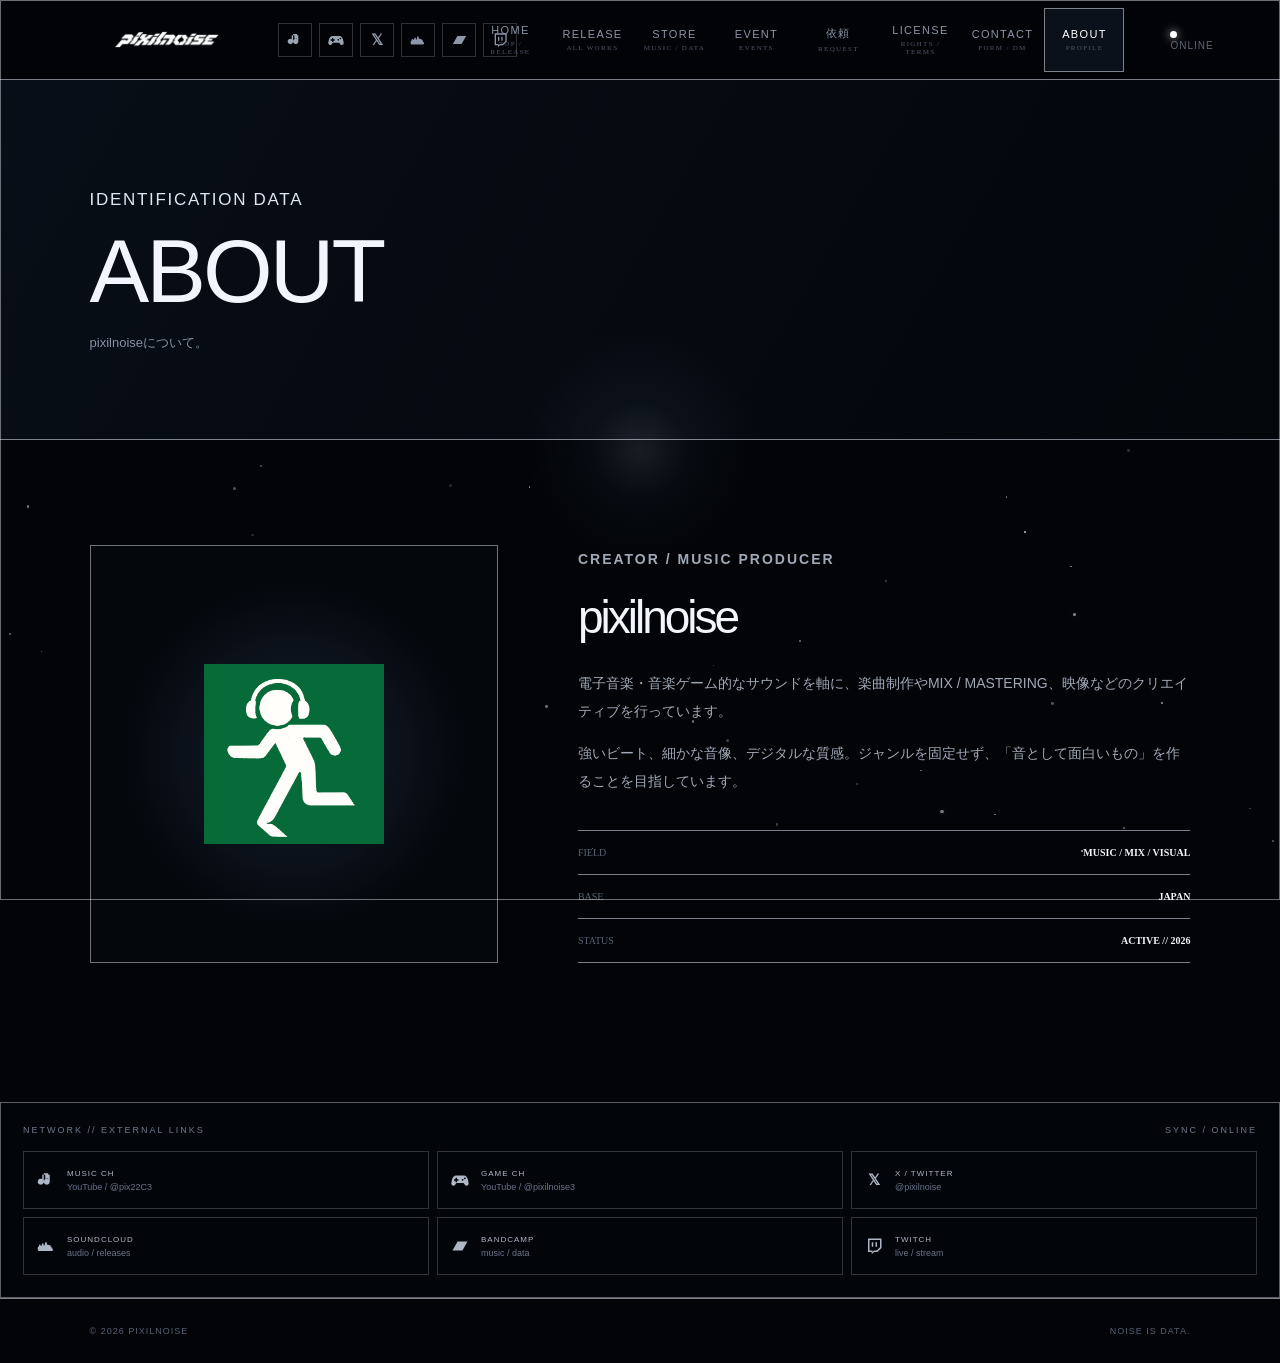
==== about.html @ d968caba "Add files via upload" ====
<!doctype html><html lang="ja"><head><meta charset="utf-8"><meta name="viewport" content="width=device-width,initial-scale=1"><title>pixilnoise // ABOUT</title><link rel="stylesheet" href="style.css"></head><body class="page-ready"><div class="page-transition"></div><div class="stars" id="stars"></div><div class="cursor-glow" id="cursorGlow"></div><div class="noise"></div><header class="site-header">
<div class="brand-area">
  <a class="brand" href="index.html"><img class="logo" src="assets_logo.png" alt="pixilnoise"></a>
  <div class="social-links" aria-label="pixilnoise links">
    <a class="social-link youtube" href="https://www.youtube.com/@pix22C3" target="_blank" rel="noopener noreferrer" aria-label="MUSIC CH // YOUTUBE"><svg viewBox="0 0 24 24" aria-hidden="true"><path d="M9 3v11.2a4 4 0 1 1-2-3.46V5h10v9.2a4 4 0 1 1-2-3.46V3H9zm2 2v5h4V5h-4z"/></svg></a>
    <a class="social-link youtube" href="https://www.youtube.com/@pixilnoise3" target="_blank" rel="noopener noreferrer" aria-label="GAME CH // YOUTUBE"><svg viewBox="0 0 24 24" aria-hidden="true"><path d="M7 6h10c2.9 0 4.8 2.3 5.5 5.4l1 4.5c.4 1.8-.9 3.6-2.7 3.6-1 0-1.9-.5-2.4-1.3L16.7 16H7.3l-1.7 2.2C5 19 4.1 19.5 3.1 19.5c-1.8 0-3.1-1.8-2.7-3.6l1-4.5C2.1 8.3 4.1 6 7 6zm1 3H6v2H4v2h2v2h2v-2h2v-2H8V9zm7.5 1.5a1.25 1.25 0 1 0 0 2.5 1.25 1.25 0 0 0 0-2.5zm3-2a1.25 1.25 0 1 0 0 2.5 1.25 1.25 0 0 0 0-2.5z"/></svg></a>
    <a class="social-link xlink" href="https://x.com/pixilnoise" target="_blank" rel="noopener noreferrer" aria-label="X // TWITTER"><span aria-hidden="true" style="font-weight:700;font-size:15px;line-height:1">𝕏</span></a>
    <a class="social-link soundcloud" href="https://on.soundcloud.com/lHllIERUjJdaXayLD9" target="_blank" rel="noopener noreferrer" aria-label="SOUNDCLOUD"><svg viewBox="0 0 24 24" aria-hidden="true"><path d="M1 14.2c0-.8.6-1.5 1.4-1.6l.4-1.7c.1-.5.5-.8 1-.8s.9.3 1 .8l.3 1.2c.3-.1.6-.1.9-.1l.6-3c.1-.5.5-.8 1-.8s.9.3 1 .8l.5 2.7c.3-.3.7-.6 1.1-.8l.7-3.6c.1-.5.5-.8 1-.8s.9.3 1 .8l.5 3.1c.3-.1.7-.1 1-.1 2.8 0 5.1 2.1 5.4 4.8.8.2 1.4.9 1.4 1.8 0 1-.8 1.8-1.8 1.8H3c-1.1 0-2-.9-2-2v-.5c0-.1 0-.2 0-.3z"/></svg></a>
    <a class="social-link bandcamp" href="https://pixilnoise.bandcamp.com" target="_blank" rel="noopener noreferrer" aria-label="BANDCAMP"><svg viewBox="0 0 24 24" aria-hidden="true"><path d="M2 18h13.2l6.8-12H8.8L2 18z"/></svg></a>
    <a class="social-link twitch" href="https://www.twitch.tv/pixilnoise" target="_blank" rel="noopener noreferrer" aria-label="TWITCH"><svg viewBox="0 0 24 24" aria-hidden="true"><path d="M4 2h18v12.5L16.5 20H12l-3 3v-3H4V2zm2 2v14h4v2l2-2h3.7l4.3-4.3V4H6zm3 3h2v6H9V7zm5 0h2v6h-2V7z"/></svg></a>
  </div>
</div><button class="mobile-menu-toggle" type="button" aria-controls="mobileMenu" aria-expanded="false" aria-label="メニューを開く">
  <span>MENU</span><i></i><i></i>
</button><nav class="nav"><a class="" href="index.html">HOME<small>TOP / RELEASE</small></a><a class="" href="release.html">RELEASE<small>ALL WORKS</small></a><a class="" href="store.html">STORE<small>MUSIC / DATA</small></a><a class="" href="event.html">EVENT<small>EVENTS</small></a><a class="" href="request.html">依頼<small>REQUEST</small></a><a class="" href="license.html">LICENSE<small>RIGHTS / TERMS</small></a><a class="" href="contact.html">CONTACT<small>FORM / DM</small></a><a class="active" href="about.html">ABOUT<small>PROFILE</small></a></nav><div class="status"><i></i>ONLINE</div></header><div class="mobile-menu-panel" id="mobileMenu" aria-hidden="true">
  <div class="mobile-menu-inner">
    <div class="mobile-menu-head">
      <span>MENU // NAVIGATION</span>
      <button class="mobile-menu-close" type="button" aria-label="メニューを閉じる">CLOSE ×</button>
    </div>
    <nav class="mobile-menu-nav" aria-label="Mobile navigation"><a class="" href="index.html">HOME<small>TOP / RELEASE</small></a><a class="" href="release.html">RELEASE<small>ALL WORKS</small></a><a class="" href="store.html">STORE<small>MUSIC / DATA</small></a><a class="" href="event.html">EVENT<small>EVENTS</small></a><a class="" href="request.html">依頼<small>REQUEST</small></a><a class="" href="license.html">LICENSE<small>RIGHTS / TERMS</small></a><a class="" href="contact.html">CONTACT<small>FORM / DM</small></a><a class="active" href="about.html">ABOUT<small>PROFILE</small></a></nav>
    <div class="mobile-menu-socials" aria-label="pixilnoise social links">
    <a class="social-link youtube" href="https://www.youtube.com/@pix22C3" target="_blank" rel="noopener noreferrer" aria-label="MUSIC CH // YOUTUBE"><svg viewBox="0 0 24 24" aria-hidden="true"><path d="M9 3v11.2a4 4 0 1 1-2-3.46V5h10v9.2a4 4 0 1 1-2-3.46V3H9zm2 2v5h4V5h-4z"/></svg></a>
    <a class="social-link youtube" href="https://www.youtube.com/@pixilnoise3" target="_blank" rel="noopener noreferrer" aria-label="GAME CH // YOUTUBE"><svg viewBox="0 0 24 24" aria-hidden="true"><path d="M7 6h10c2.9 0 4.8 2.3 5.5 5.4l1 4.5c.4 1.8-.9 3.6-2.7 3.6-1 0-1.9-.5-2.4-1.3L16.7 16H7.3l-1.7 2.2C5 19 4.1 19.5 3.1 19.5c-1.8 0-3.1-1.8-2.7-3.6l1-4.5C2.1 8.3 4.1 6 7 6zm1 3H6v2H4v2h2v2h2v-2h2v-2H8V9zm7.5 1.5a1.25 1.25 0 1 0 0 2.5 1.25 1.25 0 0 0 0-2.5zm3-2a1.25 1.25 0 1 0 0 2.5 1.25 1.25 0 0 0 0-2.5z"/></svg></a>
    <a class="social-link xlink" href="https://x.com/pixilnoise" target="_blank" rel="noopener noreferrer" aria-label="X // TWITTER"><span aria-hidden="true" style="font-weight:700;font-size:15px;line-height:1">𝕏</span></a>
    <a class="social-link soundcloud" href="https://on.soundcloud.com/lHllIERUjJdaXayLD9" target="_blank" rel="noopener noreferrer" aria-label="SOUNDCLOUD"><svg viewBox="0 0 24 24" aria-hidden="true"><path d="M1 14.2c0-.8.6-1.5 1.4-1.6l.4-1.7c.1-.5.5-.8 1-.8s.9.3 1 .8l.3 1.2c.3-.1.6-.1.9-.1l.6-3c.1-.5.5-.8 1-.8s.9.3 1 .8l.5 2.7c.3-.3.7-.6 1.1-.8l.7-3.6c.1-.5.5-.8 1-.8s.9.3 1 .8l.5 3.1c.3-.1.7-.1 1-.1 2.8 0 5.1 2.1 5.4 4.8.8.2 1.4.9 1.4 1.8 0 1-.8 1.8-1.8 1.8H3c-1.1 0-2-.9-2-2v-.5c0-.1 0-.2 0-.3z"/></svg></a>
    <a class="social-link bandcamp" href="https://pixilnoise.bandcamp.com" target="_blank" rel="noopener noreferrer" aria-label="BANDCAMP"><svg viewBox="0 0 24 24" aria-hidden="true"><path d="M2 18h13.2l6.8-12H8.8L2 18z"/></svg></a>
    <a class="social-link twitch" href="https://www.twitch.tv/pixilnoise" target="_blank" rel="noopener noreferrer" aria-label="TWITCH"><svg viewBox="0 0 24 24" aria-hidden="true"><path d="M4 2h18v12.5L16.5 20H12l-3 3v-3H4V2zm2 2v14h4v2l2-2h3.7l4.3-4.3V4H6zm3 3h2v6H9V7zm5 0h2v6h-2V7z"/></svg></a>
  </div>
    <div class="mobile-menu-foot">PIXILNOISE // CREATIVE SYSTEM 001</div>
  </div>
</div><main><section class="pagehero reveal-on-scroll"><p class="eyebrow digital delayed d1">IDENTIFICATION DATA</p><h1 class="digital delayed d2">ABOUT</h1><p>pixilnoiseについて。</p></section><section class="section reveal-on-scroll"><div class="about"><div class="profile"><img src="assets_icon.png" alt="pixilnoise profile icon"></div><div><p class="tag">CREATOR / MUSIC PRODUCER</p><h2 class="digital delayed d2">pixilnoise</h2><p>電子音楽・音楽ゲーム的なサウンドを軸に、楽曲制作やMIX / MASTERING、映像などのクリエイティブを行っています。</p><p>強いビート、細かな音像、デジタルな質感。ジャンルを固定せず、「音として面白いもの」を作ることを目指しています。</p><div class="data"><div><span>FIELD</span><b>MUSIC / MIX / VISUAL</b></div><div><span>BASE</span><b>JAPAN</b></div><div><span>STATUS</span><b>ACTIVE // 2026</b></div></div></div></div></section>
<section class="about-social reveal-on-scroll float-soft">
  <div class="about-social-head">
    <span class="label">NETWORK // EXTERNAL LINKS</span>
    <span class="label">SYNC / ONLINE</span>
  </div>
  <div class="about-social-grid">
    <a href="https://www.youtube.com/@pix22C3" target="_blank" rel="noopener noreferrer"><svg viewBox="0 0 24 24" aria-hidden="true"><path d="M9 3v11.2a4 4 0 1 1-2-3.46V5h10v9.2a4 4 0 1 1-2-3.46V3H9zm2 2v5h4V5h-4z"/></svg><span><strong>MUSIC CH</strong><small>YouTube / @pix22C3</small></span></a>
    <a href="https://www.youtube.com/@pixilnoise3" target="_blank" rel="noopener noreferrer"><svg viewBox="0 0 24 24" aria-hidden="true"><path d="M7 6h10c2.9 0 4.8 2.3 5.5 5.4l1 4.5c.4 1.8-.9 3.6-2.7 3.6-1 0-1.9-.5-2.4-1.3L16.7 16H7.3l-1.7 2.2C5 19 4.1 19.5 3.1 19.5c-1.8 0-3.1-1.8-2.7-3.6l1-4.5C2.1 8.3 4.1 6 7 6zm1 3H6v2H4v2h2v2h2v-2h2v-2H8V9zm7.5 1.5a1.25 1.25 0 1 0 0 2.5 1.25 1.25 0 0 0 0-2.5zm3-2a1.25 1.25 0 1 0 0 2.5 1.25 1.25 0 0 0 0-2.5z"/></svg><span><strong>GAME CH</strong><small>YouTube / @pixilnoise3</small></span></a>
    <a href="https://x.com/pixilnoise" target="_blank" rel="noopener noreferrer"><span class="xmark" aria-hidden="true">𝕏</span><span><strong>X / TWITTER</strong><small>@pixilnoise</small></span></a>
    <a href="https://on.soundcloud.com/lHllIERUjJdaXayLD9" target="_blank" rel="noopener noreferrer"><svg viewBox="0 0 24 24" aria-hidden="true"><path d="M1 14.2c0-.8.6-1.5 1.4-1.6l.4-1.7c.1-.5.5-.8 1-.8s.9.3 1 .8l.3 1.2c.3-.1.6-.1.9-.1l.6-3c.1-.5.5-.8 1-.8s.9.3 1 .8l.5 2.7c.3-.3.7-.6 1.1-.8l.7-3.6c.1-.5.5-.8 1-.8s.9.3 1 .8l.5 3.1c.3-.1.7-.1 1-.1 2.8 0 5.1 2.1 5.4 4.8.8.2 1.4.9 1.4 1.8 0 1-.8 1.8-1.8 1.8H3c-1.1 0-2-.9-2-2v-.5c0-.1 0-.2 0-.3z"/></svg><span><strong>SOUNDCLOUD</strong><small>audio / releases</small></span></a>
    <a href="https://pixilnoise.bandcamp.com" target="_blank" rel="noopener noreferrer"><svg viewBox="0 0 24 24" aria-hidden="true"><path d="M2 18h13.2l6.8-12H8.8L2 18z"/></svg><span><strong>BANDCAMP</strong><small>music / data</small></span></a>
    <a href="https://www.twitch.tv/pixilnoise" target="_blank" rel="noopener noreferrer"><svg viewBox="0 0 24 24" aria-hidden="true"><path d="M4 2h18v12.5L16.5 20H12l-3 3v-3H4V2zm2 2v14h4v2l2-2h3.7l4.3-4.3V4H6zm3 3h2v6H9V7zm5 0h2v6h-2V7z"/></svg><span><strong>TWITCH</strong><small>live / stream</small></span></a>
  </div>
</section>
</main><footer><span>© 2026 PIXILNOISE</span><span>NOISE IS DATA.</span></footer><script>
const starLayer=document.getElementById('stars');
const glow=document.getElementById('cursorGlow');
const stars=[];
const count=Math.min(85,Math.max(45,Math.floor(innerWidth/18)));
for(let i=0;i<count;i++){
  const s=document.createElement('span');s.className='star';
  const size=Math.random()*2.7+.6;
  s.style.width=size+'px';s.style.height=size+'px';
  s.dataset.x=Math.random()*innerWidth;s.dataset.y=Math.random()*innerHeight;
  s.dataset.vx=(Math.random()-.5)*.11;s.dataset.vy=(Math.random()-.5)*.11;
  s.style.left=s.dataset.x+'px';s.style.top=s.dataset.y+'px';
  s.style.opacity=(Math.random()*.55+.15).toFixed(2);
  starLayer.appendChild(s);stars.push(s);
}
let mx=innerWidth/2,my=innerHeight/2,tx=mx,ty=my;
addEventListener('mousemove',e=>{tx=e.clientX;ty=e.clientY;});
function animate(){
  mx+=(tx-mx)*.18;my+=(ty-my)*.18;
  if(glow){glow.style.left=mx+'px';glow.style.top=my+'px';}
  stars.forEach(s=>{
    let x=+s.dataset.x,y=+s.dataset.y,vx=+s.dataset.vx,vy=+s.dataset.vy;
    const dx=x-mx,dy=y-my,d=Math.hypot(dx,dy),avoid=145;
    if(d<avoid && d>0){
      const force=(avoid-d)/avoid*.7;
      x+=(dx/d)*force;y+=(dy/d)*force;
    } else {x+=vx;y+=vy;}
    if(x<-10)x=innerWidth+10;if(x>innerWidth+10)x=-10;
    if(y<-10)y=innerHeight+10;if(y>innerHeight+10)y=-10;
    s.dataset.x=x;s.dataset.y=y;s.style.left=x+'px';s.style.top=y+'px';
  });
  requestAnimationFrame(animate);
}
animate();

document.querySelectorAll('.digital').forEach(el=>{
  setInterval(()=>{
    if(Math.random()<.55){
      el.classList.add('flicker');
      setTimeout(()=>el.classList.remove('flicker'),180);
    }
  },1700+Math.random()*2600);
});
</script><script>
(function(){
  const overlay=document.querySelector('.page-transition');
  document.querySelectorAll('a[href]').forEach(a=>{
    const href=a.getAttribute('href');
    if(!href || href.startsWith('#') || href.startsWith('mailto:') || a.target==='_blank') return;
    a.addEventListener('click',e=>{
      const url=new URL(href,location.href);
      if(url.origin!==location.origin) return;
      e.preventDefault();
      document.body.classList.add('is-leaving');
      setTimeout(()=>location.href=url.href,520);
    });
  });
})();
</script>
<script>
(function(){
  const items = document.querySelectorAll('.reveal-on-scroll');
  if(!items.length) return;
  const io = new IntersectionObserver((entries, observer)=>{
    entries.forEach(entry=>{
      if(entry.isIntersecting){
        entry.target.classList.add('is-visible');
        observer.unobserve(entry.target);
      }
    });
  },{threshold:.12, rootMargin:'0px 0px -7% 0px'});
  items.forEach(el=>io.observe(el));
})();
</script>

<script>
(function(){
  const openBtn = document.querySelector('.mobile-menu-toggle');
  const panel = document.getElementById('mobileMenu');
  const closeBtn = panel ? panel.querySelector('.mobile-menu-close') : null;
  if(!openBtn || !panel || !closeBtn) return;

  const setOpen = (open) => {
    panel.classList.toggle('is-open', open);
    document.body.classList.toggle('mobile-menu-open', open);
    openBtn.setAttribute('aria-expanded', String(open));
    panel.setAttribute('aria-hidden', String(!open));
    if(open) closeBtn.focus();
  };

  openBtn.addEventListener('click', () => setOpen(true));
  closeBtn.addEventListener('click', () => setOpen(false));
  panel.addEventListener('click', e => {
    if(e.target === panel) setOpen(false);
    if(e.target.closest('a')) setOpen(false);
  });
  document.addEventListener('keydown', e => {
    if(e.key === 'Escape' && panel.classList.contains('is-open')) {
      setOpen(false);
      openBtn.focus();
    }
  });
})();
</script>

</body></html>
---- style.css ----
:root{
  --bg:#020408;--bg2:#060b14;--panel:#080d17;--panel2:#0b111d;
  --line:rgba(232,240,255,.52);--line-soft:rgba(232,240,255,.16);
  --text:#f2f5fb;--muted:#8791a3;--dim:#4c5668;--white:#fff;
}
*{box-sizing:border-box}html{scroll-behavior:smooth}
body{margin:0;background:var(--bg);color:var(--text);font-family:"Noto Sans JP",sans-serif;overflow-x:hidden}
body:before{content:"";position:fixed;inset:0;pointer-events:none;border:1px solid rgba(255,255,255,.42);z-index:100}
.noise{position:fixed;inset:0;pointer-events:none;z-index:99;opacity:.045;background-image:radial-gradient(#fff .45px,transparent .45px);background-size:4px 4px}
.stars{position:fixed;inset:0;pointer-events:none;z-index:0;overflow:hidden}
.star{position:absolute;border-radius:50%;background:#fff;opacity:.45;box-shadow:0 0 7px rgba(255,255,255,.45);transition:transform .25s ease-out}
.cursor-glow{position:fixed;z-index:98;width:240px;height:240px;pointer-events:none;border-radius:50%;transform:translate(-50%,-50%);background:radial-gradient(circle,rgba(220,232,255,.11),rgba(150,175,220,.045) 28%,transparent 70%);mix-blend-mode:screen}
.site-header{height:80px;border-bottom:1px solid var(--line);display:flex;align-items:center;padding:0 clamp(30px,5vw,100px);gap:46px;background:rgba(2,4,8,.92);position:sticky;top:0;z-index:50;backdrop-filter:blur(8px)}
.brand{display:flex;align-items:center;gap:12px;text-decoration:none;color:var(--text);margin-right:auto;height:100%}
.brand img{width:43px;height:43px;object-fit:contain}.brand img.logo{width:190px;height:auto;max-height:46px;display:block}
.nav{display:flex;gap:5px;height:100%;align-items:center}.nav a{min-width:102px;height:64px;display:flex;flex-direction:column;justify-content:center;text-align:center;padding:8px 15px;border:1px solid transparent;color:#8b95a7;text-decoration:none;font:700 12px Orbitron,sans-serif;letter-spacing:1.5px;position:relative}
.nav a small{display:block;font:8px Orbitron;color:#4e5869;margin-top:5px}.nav a:hover,.nav a.active{border-color:rgba(255,255,255,.48);color:#fff;background:#0b111b}
.status{font:10px Orbitron;color:#5d687a;letter-spacing:1px}.status i{display:inline-block;width:7px;height:7px;border-radius:50%;background:#fff;box-shadow:0 0 10px rgba(255,255,255,.8);margin-right:7px}
main,.site-header,footer{position:relative;z-index:2}
.hero{min-height:710px;display:grid;grid-template-columns:1.15fr .85fr;align-items:center;padding:80px clamp(30px,7vw,135px);position:relative;overflow:hidden;background:radial-gradient(circle at 70% 50%,#101b2b 0,#060b14 32%,#020408 75%)}
.hero:before{content:"";position:absolute;inset:0;background:linear-gradient(rgba(210,225,255,.045) 1px,transparent 1px),linear-gradient(90deg,rgba(210,225,255,.045) 1px,transparent 1px);background-size:74px 74px}
.eyebrow,.tag{font:700 11px Orbitron,sans-serif;letter-spacing:2px;color:#dfe6f2;margin:0 0 17px}
.hero h1{margin:0;line-height:.8;font-size:clamp(70px,10vw,150px);letter-spacing:-6px;font-family:Orbitron,sans-serif;display:none}
.hero p.desc{font-size:15px;line-height:2;color:#a1aaba;max-width:580px;margin:32px 0}
.actions{display:flex;gap:14px}.btn{display:inline-flex;align-items:center;gap:30px;padding:16px 20px;border:1px solid rgba(255,255,255,.55);background:#060a12;color:#f1f4fa;text-decoration:none;font:700 11px Orbitron;letter-spacing:1px;transition:.2s}
.btn.primary{background:#eef2f7;color:#05080d;border-color:#fff}.btn:hover{transform:translateY(-2px);box-shadow:0 0 22px rgba(255,255,255,.12)}
.hero-logo{width:min(620px,85vw);height:auto;display:block;filter:drop-shadow(0 0 22px rgba(255,255,255,.08))}
.hero-visual{height:460px;display:flex;align-items:center;justify-content:center;position:relative;min-width:0}.hero-visual .ring{position:absolute;left:50%;top:50%;transform:translate(-50%,-50%);width:390px;height:390px;border:1px solid rgba(255,255,255,.26);border-radius:50%;box-shadow:0 0 80px rgba(190,210,240,.08),inset 0 0 80px rgba(190,210,240,.04)}
.hero-visual .ring:before,.hero-visual .ring:after{content:"";position:absolute;border:1px solid rgba(255,255,255,.15);border-radius:50%;inset:12%}.hero-visual .ring:after{inset:30%;border-color:rgba(255,255,255,.27)}
.hero-visual img{position:relative;display:block;width:205px;height:205px;object-fit:contain;filter:drop-shadow(0 0 28px rgba(255,255,255,.18))}
.hud{position:absolute;font:8px Orbitron;color:#657185;letter-spacing:1px}.hud.a{top:15%;left:4%}.hud.b{right:4%;bottom:15%}
.ticker{border-block:1px solid var(--line);padding:14px 0;overflow:hidden;white-space:nowrap;color:#737f92;font:10px Orbitron;letter-spacing:3px;background:#050911}
.ticker div{display:inline-block;animation:move 24s linear infinite}
@keyframes move{to{transform:translateX(-50%)}}
.digital{position:relative}.digital:after{content:"";position:absolute;left:0;right:0;top:50%;height:2px;background:rgba(255,255,255,.25);opacity:0;pointer-events:none}
.digital.flicker{animation:signFlicker .16s steps(2,end) 2}.digital.flicker:after{opacity:.5}
@keyframes signFlicker{0%,100%{filter:none;opacity:1}30%{opacity:.65;filter:contrast(1.35)}55%{opacity:.25}75%{opacity:.8;filter:brightness(1.25)}}
.section{padding:105px clamp(30px,7vw,135px)}.section-head{display:flex;align-items:end;justify-content:space-between;margin-bottom:40px}
.section h2,.pagehero h1{font:800 clamp(48px,7vw,90px)/1 Orbitron;margin:0;letter-spacing:-3px}.link{font:10px Orbitron;color:#dfe6f2;text-decoration:none}
.release-grid{display:grid;grid-template-columns:repeat(4,1fr);gap:18px}.release-card{border:1px solid rgba(255,255,255,.43);background:linear-gradient(145deg,#0a101b,#050910);overflow:hidden;transition:.25s}
.release-card:hover{border-color:#fff;transform:translateY(-3px)}.cover{aspect-ratio:1;background:radial-gradient(circle at 50% 40%,#25334a,#070b13 55%);display:grid;place-items:center;position:relative}
.cover:after{content:"";position:absolute;width:45%;height:45%;border:1px solid rgba(255,255,255,.5);transform:rotate(45deg)}.cover span{font-size:42px;font-weight:900;position:relative;z-index:1}.release-card .body{padding:19px}.release-card h3{font-size:17px;margin:7px 0}.release-card p{color:var(--muted);font-size:11px;margin:0}
.request-home{padding-top:20px}.request-box{border:1px solid rgba(255,255,255,.55);background:linear-gradient(110deg,#0b111b,#060a11);padding:48px 55px;display:flex;justify-content:space-between;align-items:center;position:relative;overflow:hidden}.request-box h2{font-size:31px;margin:0 0 8px}.request-box p{color:var(--muted);font-size:13px}
.pagehero{padding:110px clamp(30px,7vw,135px) 70px;border-bottom:1px solid var(--line);background:linear-gradient(120deg,#080e17,#03060b)}.pagehero p:last-child{color:var(--muted);font-size:14px}
.cards{display:grid;grid-template-columns:repeat(2,1fr);gap:24px}.card{border:1px solid rgba(255,255,255,.43);background:var(--panel);padding:40px}.card .icon{font:800 42px Orbitron;color:#fff;margin-bottom:28px}.card h2{font-size:30px;margin:0 0 12px}.card p{color:var(--muted);line-height:2;font-size:13px}
.about{display:grid;grid-template-columns:.8fr 1.2fr;gap:80px}.profile{min-height:380px;border:1px solid rgba(255,255,255,.43);display:grid;place-items:center;background:radial-gradient(circle,#172131,#04070c 60%)}.profile img{width:180px}.about h2{font:800 46px Orbitron;margin:0 0 25px}.about p{color:#a0a9b7;line-height:2;font-size:14px}.data{border-top:1px solid var(--line);margin-top:35px}.data div{display:flex;justify-content:space-between;border-bottom:1px solid var(--line);padding:16px 0;font:10px Orbitron}.data span{color:#596577}
.store{display:grid;grid-template-columns:repeat(2,1fr);gap:24px}.store .card{padding:0;overflow:hidden}.storeart{height:230px;display:grid;place-items:center;background:radial-gradient(circle,#263348,#070b12 55%);font:800 58px Orbitron}.store .body{padding:30px}.contact{max-width:850px}.contact .card{padding:50px}.contact h2{font:800 42px Orbitron;margin:0 0 10px}.contact small{display:block;color:#536073;margin-top:15px}
footer{border-top:1px solid var(--line);padding:27px clamp(30px,7vw,135px);display:flex;justify-content:space-between;color:#566274;font:9px Orbitron;letter-spacing:1px}
@media(max-width:900px){body:before{inset:0}.site-header{height:auto;flex-wrap:wrap;padding:14px 25px;gap:12px}.brand{width:100%}.brand img.logo{width:160px}.nav{width:100%;justify-content:space-between;overflow:auto}.nav a{min-width:85px;padding:10px 8px;font-size:10px}.status{display:none}.hero{grid-template-columns:1fr;min-height:820px}.hero-visual{position:absolute;right:-90px;top:330px;opacity:.35}.hero-copy{z-index:2}.release-grid,.cards,.store,.about{grid-template-columns:1fr 1fr}.request-box{display:block}.request-box .btn{margin-top:25px}}
@media(max-width:600px){.release-grid,.cards,.store,.about{grid-template-columns:1fr}.section{padding:75px 20px}.pagehero{padding:75px 20px 50px}.hero{padding:70px 20px}.hero-logo{width:90vw}.request-box{padding:32px}.contact .card{padding:32px}footer{padding:20px;font-size:8px}}


/* ===== v5: page transitions / delayed typography / clock ===== */
.page-transition{
  position:fixed;inset:0;background:#020408;z-index:200;
  pointer-events:none;opacity:0;transition:opacity .55s ease;
}
body.is-leaving .page-transition{opacity:1;pointer-events:all}
body.page-ready{animation:pageIn .75s ease both}
@keyframes pageIn{from{opacity:0}to{opacity:1}}
main > *{animation:sectionIn .8s cubic-bezier(.2,.7,.2,1) both}
main > *:nth-child(2){animation-delay:.10s}
main > *:nth-child(3){animation-delay:.18s}
@keyframes sectionIn{from{opacity:0;transform:translateY(12px)}to{opacity:1;transform:none}}
.delayed{
  opacity:0;transform:translateY(14px);
  animation:textIn .7s cubic-bezier(.2,.7,.2,1) forwards;
}
.d1{animation-delay:.20s}.d2{animation-delay:.34s}.d3{animation-delay:.48s}.d4{animation-delay:.62s}.d5{animation-delay:.78s}
@keyframes textIn{to{opacity:1;transform:none}}
.hero{grid-template-columns:1fr 0fr}
.hero-copy{max-width:850px}
.hero-visual{display:none!important}
.clock-panel{
  position:absolute;right:clamp(35px,8vw,145px);top:50%;transform:translateY(-50%);
  width:min(390px,32vw);text-align:center;border-top:1px solid rgba(255,255,255,.35);
  border-bottom:1px solid rgba(255,255,255,.35);padding:25px 0 22px;
}
.clock-label{font:400 9px "Noto Sans JP","Hiragino Kaku Gothic ProN","Yu Gothic",YuGothic,Meiryo,sans-serif;color:#687487;letter-spacing:2px;margin-bottom:12px}
.clock-time{font:300 clamp(36px,5vw,70px)/1 "Noto Sans JP","Hiragino Kaku Gothic ProN","Yu Gothic",YuGothic,Meiryo,sans-serif;color:#edf2f8;letter-spacing:2px}
.clock-date{font:10px Orbitron;color:#657084;letter-spacing:2px;margin-top:11px}
.clock-line{width:55px;height:1px;background:rgba(255,255,255,.55);margin:16px auto 0}
.achievement-grid{display:grid;grid-template-columns:repeat(3,1fr);gap:18px}
.achievement{
  border:1px solid rgba(255,255,255,.43);background:#070c15;padding:26px;
  min-height:150px;position:relative;overflow:hidden;
}
.achievement:before{content:"";position:absolute;top:0;left:0;width:35px;height:1px;background:#fff}
.achievement .num{font:400 10px "Noto Sans JP","Hiragino Kaku Gothic ProN","Yu Gothic",YuGothic,Meiryo,sans-serif;color:#687487;letter-spacing:2px}
.achievement h3{font-size:20px;margin:17px 0 7px}
.achievement p{margin:0;color:#7e899b;font-size:11px;line-height:1.8}
.event-grid{display:grid;grid-template-columns:1fr;gap:16px}
.event-card{
  display:grid;grid-template-columns:150px 1fr auto;align-items:center;gap:28px;
  border:1px solid rgba(255,255,255,.43);background:#070c15;padding:24px 28px;
}
.event-date{font:400 14px "Noto Sans JP","Hiragino Kaku Gothic ProN","Yu Gothic",YuGothic,Meiryo,sans-serif;color:#eef2f8}
.event-date small{display:block;color:#596476;font-size:8px;margin-top:7px}
.event-card h2{font-size:21px;margin:0 0 7px}.event-card p{font-size:11px;color:#7e899b;margin:0}
.event-status{font:400 9px "Noto Sans JP","Hiragino Kaku Gothic ProN","Yu Gothic",YuGothic,Meiryo,sans-serif;letter-spacing:1.5px;border:1px solid rgba(255,255,255,.4);padding:9px 11px;color:#dce2eb}
.event-status.live{background:#eef2f7;color:#05080d}
@media(max-width:900px){
  .hero{grid-template-columns:1fr}
  .clock-panel{position:relative;right:auto;top:auto;transform:none;width:100%;max-width:430px;margin:70px 0 0;text-align:left}
  .clock-line{margin-left:0}
  .achievement-grid{grid-template-columns:1fr 1fr}
  .event-card{grid-template-columns:110px 1fr}
  .event-status{grid-column:2;justify-self:start}
}
@media(max-width:600px){
  .achievement-grid{grid-template-columns:1fr}
  .event-card{grid-template-columns:1fr;gap:12px}
  .event-status{grid-column:auto}
}

/* ===== v6: viewport-triggered reveals + floating motion ===== */
.reveal-on-scroll{
  opacity:0;
  transform:translate3d(0,42px,0) scale(.985);
  filter:blur(3px);
  transition:
    opacity .85s cubic-bezier(.16,1,.3,1),
    transform .95s cubic-bezier(.16,1,.3,1),
    filter .85s cubic-bezier(.16,1,.3,1);
  will-change:opacity,transform,filter;
}
.reveal-on-scroll.is-visible{
  opacity:1;
  transform:translate3d(0,0,0) scale(1);
  filter:blur(0);
}
.reveal-on-scroll:nth-child(2){transition-delay:.07s}
.reveal-on-scroll:nth-child(3){transition-delay:.14s}
.reveal-on-scroll:nth-child(4){transition-delay:.21s}
.reveal-on-scroll:nth-child(5){transition-delay:.28s}

.float-soft{
  animation:floatSoft 5.5s ease-in-out infinite;
  will-change:transform;
}
.float-soft.f2{animation-delay:-1.7s}
.float-soft.f3{animation-delay:-3.1s}
.float-soft.f4{animation-delay:-4.2s}
@keyframes floatSoft{
  0%,100%{transform:translate3d(0,0,0)}
  50%{transform:translate3d(0,-8px,0)}
}
.card-float{
  transition:transform .5s cubic-bezier(.16,1,.3,1),border-color .35s ease;
}
.card-float:hover{transform:translateY(-5px)}

@media (prefers-reduced-motion:reduce){
  .reveal-on-scroll,.float-soft,.card-float{animation:none!important;transition:none!important}
}

/* ===== v7: social / platform links beside logo ===== */
.brand-area{
  display:flex;
  align-items:center;
  height:100%;
  gap:24px;
  margin-right:auto;
  min-width:0;
}
.social-links{
  display:flex;
  align-items:center;
  gap:7px;
  height:100%;
}
.social-link{
  width:34px;
  height:34px;
  display:grid;
  place-items:center;
  border:1px solid rgba(255,255,255,.18);
  color:#8d98aa;
  text-decoration:none;
  position:relative;
  transition:
    color .28s ease,
    border-color .28s ease,
    background .28s ease,
    transform .35s cubic-bezier(.16,1,.3,1);
}
.social-link svg{
  width:16px;
  height:16px;
  fill:currentColor;
  display:block;
}
.social-link:hover{
  color:#f3f6fa;
  border-color:rgba(255,255,255,.58);
  background:rgba(255,255,255,.045);
  transform:translateY(-3px);
}
.social-link::after{
  content:attr(aria-label);
  position:absolute;
  top:calc(100% + 8px);
  left:50%;
  transform:translateX(-50%) translateY(-4px);
  opacity:0;
  pointer-events:none;
  white-space:nowrap;
  font:400 7px "Noto Sans JP","Hiragino Kaku Gothic ProN","Yu Gothic",YuGothic,Meiryo,sans-serif, sans-serif;
  letter-spacing:1px;
  color:#8b96a8;
  transition:opacity .2s ease,transform .2s ease;
  background:#050910;
  border:1px solid rgba(255,255,255,.2);
  padding:5px 7px;
  z-index:150;
}
.social-link:hover::after{
  opacity:1;
  transform:translateX(-50%) translateY(0);
}
.social-link.youtube{color:#9aa4b4}
.social-link.xlink{font-size:14px;font-family:Arial,sans-serif;font-weight:700}
.social-link.bandcamp svg{width:17px}
@media(max-width:1150px){
  .brand-area{gap:14px}
  .social-links{gap:4px}
  .social-link{width:30px;height:30px}
  .social-link svg{width:14px;height:14px}
}
@media(max-width:980px){
  .social-links{display:none}
}

/* ===== v8: ABOUT social network panel ===== */
.about-social{
  margin-top:34px;
  border:1px solid rgba(255,255,255,.36);
  background:rgba(4,8,14,.68);
  padding:22px;
}
.about-social-head{
  display:flex;justify-content:space-between;align-items:center;
  gap:20px;margin-bottom:16px;
}
.about-social-head .label{
  font:400 9px "Noto Sans JP","Hiragino Kaku Gothic ProN","Yu Gothic",YuGothic,Meiryo,sans-serif,sans-serif;letter-spacing:2px;color:#6e798b;
}
.about-social-grid{
  display:grid;grid-template-columns:repeat(3,1fr);gap:8px;
}
.about-social a{
  min-height:58px;
  border:1px solid rgba(255,255,255,.18);
  display:flex;align-items:center;gap:12px;
  padding:11px 13px;
  color:#aeb7c5;text-decoration:none;
  transition:transform .35s cubic-bezier(.16,1,.3,1),border-color .25s ease,background .25s ease,color .25s ease;
}
.about-social a:hover{
  transform:translateY(-3px);
  border-color:rgba(255,255,255,.55);
  background:rgba(255,255,255,.04);
  color:#f3f6fa;
}
.about-social svg,.about-social .xmark{
  width:18px;height:18px;flex:0 0 18px;fill:currentColor;
}
.about-social .xmark{
  display:grid;place-items:center;font:700 15px Arial,sans-serif;
}
.about-social strong{
  display:block;font:400 8px "Noto Sans JP","Hiragino Kaku Gothic ProN","Yu Gothic",YuGothic,Meiryo,sans-serif,sans-serif;letter-spacing:1px;color:inherit;
}
.about-social small{
  display:block;margin-top:4px;font-size:9px;color:#687487;
}
@media(max-width:900px){
  .about-social-grid{grid-template-columns:1fr 1fr}
}
@media(max-width:600px){
  .about-social-grid{grid-template-columns:1fr}
}

/* ===== v9 typography preview: thin gothic ===== */
body,
button,
input,
textarea,
select{
  font-family:"Noto Sans JP","Hiragino Kaku Gothic ProN","Yu Gothic",YuGothic,Meiryo,sans-serif;
  font-weight:300;
}
.digital{
  font-family:"Noto Sans JP","Hiragino Kaku Gothic ProN","Yu Gothic",YuGothic,Meiryo,sans-serif !important;
  font-weight:300 !important;
  letter-spacing:.10em;
}
.nav a,
.status,
.eyebrow,
.link,
.clock-label,
.clock-date,
.achievement .num,
.about-social .label,
.about-social strong,
.event-date,
.event-status,
footer,
.ticker{
  font-family:"Noto Sans JP","Hiragino Kaku Gothic ProN","Yu Gothic",YuGothic,Meiryo,sans-serif !important;
  font-weight:300 !important;
}
h1,h2,h3,p{font-weight:300}
.nav a{letter-spacing:.12em}


/* ===== v10: request pricing / terms ===== */
.price-grid{display:grid;grid-template-columns:repeat(2,minmax(0,1fr));gap:18px;margin-top:24px}
.price-card{border:1px solid rgba(255,255,255,.20);background:rgba(4,8,14,.62);padding:24px;min-height:145px;transition:transform .4s cubic-bezier(.16,1,.3,1),border-color .3s ease,background .3s ease}
.price-card:hover{transform:translateY(-4px);border-color:rgba(255,255,255,.48);background:rgba(255,255,255,.035)}
.price-card .service-code{font-size:9px;letter-spacing:.16em;color:#647083}
.price-card h3{margin:15px 0 8px;font-size:17px;font-weight:300;letter-spacing:.06em}
.price-card .price{font-size:25px;font-weight:300;letter-spacing:.03em}
.price-card .delivery{margin-top:12px;font-size:10px;color:#798598}
.request-info-grid{display:grid;grid-template-columns:1fr 1fr;gap:12px;margin-top:10px}
.info-panel{border:1px solid rgba(255,255,255,.16);background:rgba(4,8,14,.55);padding:24px}
.info-panel h3{margin:0 0 15px;font-size:13px;font-weight:300;letter-spacing:.08em}
.info-panel p,.info-panel li{color:#8993a4;font-size:11px;line-height:2}
.info-panel ul{margin:0;padding-left:18px}
.flow{display:grid;grid-template-columns:repeat(6,1fr);gap:7px;margin-top:24px}
.flow-step{min-height:100px;border:1px solid rgba(255,255,255,.16);background:rgba(4,8,14,.55);padding:15px;position:relative}
.flow-step:not(:last-child)::after{content:"→";position:absolute;right:-11px;top:50%;transform:translateY(-50%);color:#647083;z-index:2;font-size:12px}
.flow-step .num{font-size:8px;letter-spacing:.15em;color:#626f82}
.flow-step .title{margin-top:12px;font-size:11px;color:#b4bdca;line-height:1.7}
.request-note{margin-top:14px;color:#667286;font-size:9px;line-height:1.9;letter-spacing:.03em}
@media(max-width:900px){
  .price-grid,.request-info-grid{grid-template-columns:1fr 1fr}
  .flow{grid-template-columns:1fr 1fr}
  .flow-step:not(:last-child)::after{display:none}
}
@media(max-width:600px){
  .price-grid,.request-info-grid,.flow{grid-template-columns:1fr}
}


/* ===== v11: request page readability ===== */
.request-info-grid .info-panel p,
.request-info-grid .info-panel li {
  font-size: 13px;
  line-height: 2.05;
}
.price-card .delivery {
  font-size: 12px;
  line-height: 1.8;
}
.request-note {
  font-size: 11px;
  line-height: 2;
}
.flow-step .title {
  font-size: 12px;
  line-height: 1.8;
}


/* ===== v12: readability polish for request page ===== */
.request-info-grid .info-panel p,
.request-info-grid .info-panel li {
  font-size: 14px;
  line-height: 2.1;
  color: #a2abb9;
}
.price-card .service-code {
  font-size: 10px;
  color: #7b8798;
}
.price-card .delivery {
  font-size: 13px;
  line-height: 1.85;
  color: #919baa;
}
.request-note {
  font-size: 12px;
  line-height: 2.05;
  color: #7d899a;
}
.flow-step .num {
  font-size: 9px;
  color: #778396;
}
.flow-step .title {
  font-size: 13px;
  line-height: 1.85;
  color: #a9b2bf;
}
.pagehero > p:not(.eyebrow),
.section > p:not(.eyebrow),
.contact .card > p:not(.eyebrow),
.contact .card small {
  font-size: 13px;
  line-height: 2;
}


/* ===== v13: melody messaging + bilingual request UI ===== */
.hero-strength{
  margin-top:18px;
  color:#a8b1bf;
  font-size:13px;
  line-height:1.9;
  letter-spacing:.025em;
}
.hero-strength span{
  display:inline-block;
  margin-top:3px;
  color:#687487;
  font-size:9px;
  letter-spacing:.05em;
}
.request-strength{
  max-width:900px;
  margin:-18px auto 18px;
  padding:20px 22px;
  border-left:1px solid rgba(255,255,255,.25);
  border-top:1px solid rgba(255,255,255,.10);
  border-bottom:1px solid rgba(255,255,255,.10);
  background:rgba(255,255,255,.018);
}
.request-strength p{
  margin:10px 0 4px;
  color:#aeb7c4;
  font-size:14px;
  line-height:1.9;
  letter-spacing:.02em;
}
.request-strength span{
  color:#697587;
  font-size:10px;
  line-height:1.8;
  letter-spacing:.035em;
}
.jp-en{
  display:block;
  margin-top:4px;
  color:#697587;
  font-size:8px;
  font-weight:300;
  letter-spacing:.11em;
  line-height:1.4;
  text-transform:uppercase;
}
.flow-step .jp-en{
  margin-top:5px;
  font-size:7px;
}
.info-panel .jp-en{
  margin-bottom:7px;
}
@media(max-width:600px){
  .hero-strength{font-size:12px}
  .request-strength{padding:17px}
  .request-strength p{font-size:13px}
}


/* ===== v14: readability pass ===== */
/* Secondary UI text: larger and slightly brighter, without making headings heavier. */
.eyebrow,
.link,
.section-code,
.service-code,
.delivery,
.request-note,
.jp-en,
.flow-step .num,
.flow-step .title,
.info-panel p,
.info-panel li,
.hero-strength span,
.request-strength-inline span {
  font-size: max(1em, calc(1em + 1px));
}

/* Request-page melody statement belongs directly below the large heading. */
.request-strength-inline{
  max-width:760px;
  margin:18px 0 0;
  padding:16px 20px;
  border-left:1px solid rgba(255,255,255,.25);
  border-top:1px solid rgba(255,255,255,.10);
  border-bottom:1px solid rgba(255,255,255,.10);
  background:rgba(255,255,255,.018);
}
.request-strength-inline p{
  margin:9px 0 4px;
  color:#aeb7c4;
  font-size:14px;
  line-height:1.9;
  letter-spacing:.02em;
}
.request-strength-inline span{
  color:#7b8799;
  font-size:10px;
  line-height:1.8;
  letter-spacing:.035em;
}
.request-strength-inline .eyebrow{
  font-size:10px;
}

/* Explicit readability overrides for request-page small copy. */
.request-info-grid .info-panel p,
.request-info-grid .info-panel li{
  font-size:14px;
  color:#9aa5b5;
}
.price-card .delivery{
  font-size:13px;
  color:#8994a5;
}
.request-note{
  font-size:12px;
  color:#788497;
}
.flow-step .title{
  font-size:13px;
  color:#c0c8d3;
}
.flow-step .num{
  font-size:10px;
  color:#778398;
}
.jp-en{
  font-size:9px;
  color:#7b8799;
}
@media(max-width:600px){
  .request-strength-inline{padding:15px 16px}
  .request-strength-inline p{font-size:13px}
  .request-info-grid .info-panel p,
  .request-info-grid .info-panel li{font-size:13px}
}


/* ===== v15: categorized music / video pricing ===== */
.service-category{
  margin-top:42px;
}
.service-category:first-of-type{
  margin-top:0;
}
.service-category-head{
  display:flex;
  align-items:flex-end;
  justify-content:space-between;
  gap:20px;
  padding-bottom:14px;
  border-bottom:1px solid rgba(255,255,255,.18);
}
.service-category-head .eyebrow{
  margin:0;
  font-size:14px;
  letter-spacing:.12em;
}
.service-category-head .jp-en{
  margin:0;
  text-align:right;
}
.video-price-grid{
  grid-template-columns:repeat(2,minmax(0,1fr));
}
.service-detail{
  margin:0 0 16px;
  color:#9aa5b5;
  font-size:13px;
  line-height:1.8;
}
.price-lines{
  display:grid;
  gap:7px;
  margin-top:2px;
}
.price-lines div{
  display:flex;
  align-items:baseline;
  justify-content:space-between;
  gap:16px;
  padding-top:7px;
  border-top:1px solid rgba(255,255,255,.10);
  color:#9aa5b5;
  font-size:12px;
}
.price-lines strong{
  color:#f2f5fb;
  font-size:18px;
  font-weight:300;
  letter-spacing:.03em;
}
.video-editing-card{
  min-height:0;
}
@media(max-width:600px){
  .service-category{margin-top:34px}
  .service-category-head{align-items:flex-start;flex-direction:column;gap:6px}
  .service-category-head .jp-en{text-align:left}
  .video-price-grid{grid-template-columns:1fr}
}

/* ===== v16: bilingual service labels ===== */
.price-card h3 .service-jp-en{
  margin-top:7px;
  font-size:9px;
  line-height:1.5;
}


/* ===== LICENSE / RIGHTS PAGE ===== */
.license-hero-en{
  display:block;
  margin-top:10px;
  max-width:760px;
  color:#7e899a;
  font-size:12px;
  line-height:1.8;
  letter-spacing:.025em;
}
.license-section{position:relative}
.license-grid{
  display:grid;
  grid-template-columns:1fr 1fr;
  gap:16px;
}
.license-card,
.license-list-panel{
  border:1px solid rgba(255,255,255,.18);
  background:rgba(4,8,14,.62);
  padding:28px;
}
.license-card h3{
  margin:0 0 18px;
  font-size:19px;
  font-weight:300;
  letter-spacing:.035em;
}
.license-card>p,
.license-list-panel>p{
  color:#a3adbc;
  font-size:14px;
  line-height:2.05;
  margin:0 0 13px;
}
.license-code{
  margin-bottom:14px;
  color:#748093;
  font-size:10px;
  letter-spacing:.13em;
}
.license-en{
  margin-top:22px;
  padding-top:18px;
  border-top:1px solid rgba(255,255,255,.10);
  color:#8692a4;
}
.license-en strong{
  display:block;
  color:#aeb7c4;
  font-size:11px;
  font-weight:300;
  letter-spacing:.08em;
  margin-bottom:10px;
}
.license-en p,
.license-en li{
  color:#8490a2;
  font-size:12px;
  line-height:1.95;
}
.license-list{
  margin:0;
  padding-left:20px;
  color:#a6afbd;
}
.license-list li{
  margin:7px 0;
  font-size:14px;
  line-height:1.85;
}
.license-list.numbered{padding-left:22px}
.license-credit-layout{
  display:grid;
  grid-template-columns:1fr 1fr;
  gap:16px;
  align-items:start;
}
.credit-copy-box{
  border:1px solid rgba(255,255,255,.28);
  background:#050910;
  padding:0;
  overflow:hidden;
}
.credit-copy-head{
  min-height:48px;
  display:flex;
  align-items:center;
  justify-content:space-between;
  gap:15px;
  padding:0 16px;
  border-bottom:1px solid rgba(255,255,255,.14);
  color:#788498;
  font-size:10px;
  letter-spacing:.11em;
}
.credit-copy-btn{
  border:1px solid rgba(255,255,255,.28);
  background:transparent;
  color:#d8dee8;
  padding:8px 13px;
  font:300 10px "Noto Sans JP","Yu Gothic",sans-serif;
  letter-spacing:.1em;
  cursor:pointer;
  transition:.25s;
}
.credit-copy-btn:hover{
  color:#fff;
  border-color:rgba(255,255,255,.65);
  background:rgba(255,255,255,.04);
}
.credit-copy-box pre{
  margin:0;
  padding:22px 18px;
  color:#c3cad5;
  font:300 12px/2 "Noto Sans JP","Yu Gothic",monospace;
  white-space:pre-wrap;
  word-break:break-all;
}
.credit-copy-note{
  margin:0;
  padding:0 18px 8px;
  color:#748093;
  font-size:10px;
  line-height:1.65;
}
.credit-copy-note:last-child{padding-bottom:18px}
.license-prohibited-grid{
  display:grid;
  grid-template-columns:1fr 1fr;
  gap:16px;
}
.license-list-panel.license-en{
  margin-top:0;
  padding-top:28px;
}
.copyright-box{
  display:grid;
  grid-template-columns:1fr 1fr;
  gap:0;
  border:1px solid rgba(255,255,255,.24);
  background:rgba(4,8,14,.66);
}
.copyright-jp,
.copyright-en{
  padding:30px;
}
.copyright-en{
  margin:0;
  border-top:0;
  border-left:1px solid rgba(255,255,255,.12);
}
.copyright-jp p,
.copyright-en p,
.copyright-box blockquote{
  font-size:14px;
  line-height:2.05;
}
.copyright-jp p{color:#b2bac6}
.copyright-box blockquote{
  margin:18px 0 0;
  padding:12px 0 12px 17px;
  border-left:1px solid rgba(255,255,255,.35);
  color:#9ca6b5;
}
.inline-license-link{
  color:#d8dee8;
  text-decoration:none;
  border-bottom:1px solid rgba(255,255,255,.38);
}
.inline-license-link:hover{color:#fff;border-color:#fff}

/* Keep the header balanced after adding LICENSE. */
@media(max-width:1300px){
  .nav a{min-width:88px;padding:8px 10px}
}
@media(max-width:900px){
  .license-grid,
  .license-credit-layout,
  .license-prohibited-grid,
  .copyright-box{
    grid-template-columns:1fr;
  }
  .copyright-en{
    border-left:0;
    border-top:1px solid rgba(255,255,255,.12);
  }
}
@media(max-width:600px){
  .license-card,.license-list-panel,.copyright-jp,.copyright-en{padding:22px 18px}
  .license-card>p,.license-list li,.copyright-jp p,.copyright-en p,.copyright-box blockquote{font-size:13px}
  .license-en p,.license-en li{font-size:11px}
}

.license-subtitle{
  margin:8px 0 18px;
  font-size:18px;
  font-weight:300;
  letter-spacing:.035em;
}


/* ===== v20: restored page navigation fade ===== */
.page-transition{
  position:fixed;
  inset:0;
  z-index:999;
  background:#020408;
  opacity:0;
  visibility:hidden;
  pointer-events:none;
  transition:opacity .52s cubic-bezier(.4,0,.2,1), visibility 0s linear .52s;
}
body.is-leaving .page-transition{
  opacity:1;
  visibility:visible;
  pointer-events:all;
  transition:opacity .52s cubic-bezier(.4,0,.2,1);
}
body.page-ready{
  animation:pageFadeIn .72s cubic-bezier(.2,.7,.2,1) both;
}
@keyframes pageFadeIn{
  from{opacity:0}
  to{opacity:1}
}


/* ===== v21: clearer credit copy box ===== */
.credit-copy-box{
  border:1px solid rgba(210,225,255,.62);
  background:
    linear-gradient(180deg,rgba(175,198,235,.07),rgba(255,255,255,.015)),
    #050910;
  box-shadow:
    0 0 0 1px rgba(255,255,255,.035) inset,
    0 0 26px rgba(135,165,210,.08);
  position:relative;
}
.credit-copy-box::before{
  content:"CREDIT / COPY";
  position:absolute;
  top:-10px;
  left:16px;
  padding:2px 8px;
  background:#050910;
  border:1px solid rgba(210,225,255,.35);
  color:#b9c6d8;
  font-size:9px;
  letter-spacing:.14em;
  z-index:2;
}
.credit-copy-head{
  background:rgba(190,210,240,.035);
  border-bottom:1px solid rgba(255,255,255,.20);
  color:#aeb9c9;
}
.credit-copy-btn{
  min-width:92px;
  border:1px solid rgba(235,242,255,.72);
  background:rgba(235,242,255,.92);
  color:#05080d;
  font-weight:400;
  box-shadow:0 0 18px rgba(220,232,255,.08);
}
.credit-copy-btn:hover{
  background:#fff;
  color:#020408;
  border-color:#fff;
  box-shadow:0 0 24px rgba(220,232,255,.18);
  transform:translateY(-1px);
}
.credit-copy-box pre{
  background:
    linear-gradient(90deg,rgba(180,205,240,.035),transparent 28%),
    transparent;
  color:#d4dae4;
}
.credit-copy-note{
  color:#8793a5;
}
@media(max-width:600px){
  .credit-copy-box::before{left:12px}
  .credit-copy-btn{min-width:78px}
}


/* ===== v22: fix clipped CREDIT / COPY badge ===== */
.credit-copy-box{
  overflow:visible;
  margin-top:14px;
}
.credit-copy-box::before{
  top:-10px;
  left:16px;
  z-index:5;
}
.credit-copy-head{
  overflow:hidden;
}
@media(max-width:600px){
  .credit-copy-box{
    margin-top:12px;
  }
  .credit-copy-box::before{
    top:-9px;
    left:12px;
  }
}


/* ===== v23: compact HOME latest release panel ===== */
.hero-latest{
  width:min(420px,100%);
  margin-top:30px;
}
.hero-latest-head{
  display:flex;
  align-items:center;
  gap:12px;
  margin-bottom:9px;
  color:#aab3c1;
  font-size:10px;
  font-weight:300;
  letter-spacing:.14em;
}
.hero-latest-head i{
  width:34px;
  height:1px;
  background:rgba(255,255,255,.28);
  position:relative;
}
.hero-latest-head i::after{
  content:"";
  position:absolute;
  right:-48px;
  top:0;
  width:34px;
  height:1px;
  background:rgba(255,255,255,.10);
}
.hero-latest-card{
  display:flex;
  align-items:center;
  justify-content:space-between;
  gap:20px;
  min-height:88px;
  padding:18px 20px;
  border:1px solid rgba(255,255,255,.28);
  background:rgba(4,8,14,.58);
  color:#eef2f7;
  text-decoration:none;
  transition:
    transform .4s cubic-bezier(.16,1,.3,1),
    border-color .3s ease,
    background .3s ease;
}
.hero-latest-card:hover{
  transform:translateY(-3px);
  border-color:rgba(255,255,255,.56);
  background:rgba(255,255,255,.035);
}
.hero-latest-card strong{
  display:block;
  font-size:17px;
  font-weight:300;
  letter-spacing:.04em;
}
.hero-latest-card small{
  display:block;
  margin-top:7px;
  color:#748093;
  font-size:9px;
  line-height:1.5;
  letter-spacing:.05em;
}
.hero-latest-arrow{
  flex:0 0 auto;
  color:#9ca7b7;
  font-size:16px;
}
@media(max-width:600px){
  .hero-latest{width:100%;margin-top:24px}
  .hero-latest-card{min-height:78px;padding:15px 16px}
  .hero-latest-card strong{font-size:15px}
}


/* ===== v24 FIX: LATEST RELEASE thumbnail-left layout ===== */
.hero-latest{
  width:min(455px,100%);
}
.hero-latest-card.hero-latest-horizontal{
  display:grid;
  grid-template-columns:92px minmax(0,1fr);
  align-items:stretch;
  gap:0;
  padding:0;
  min-height:92px;
  overflow:hidden;
}
.hero-latest-thumb{
  width:92px;
  aspect-ratio:1 / 1;
  border-right:1px solid rgba(255,255,255,.18);
  background:
    radial-gradient(circle at 50% 42%,#263348 0,#0a1019 55%,#05080e 100%);
  position:relative;
  overflow:hidden;
}
.hero-latest-thumb::before{
  content:"";
  position:absolute;
  inset:0;
  background:
    linear-gradient(rgba(255,255,255,.025) 1px,transparent 1px),
    linear-gradient(90deg,rgba(255,255,255,.025) 1px,transparent 1px);
  background-size:18px 18px;
}
.hero-latest-thumb-inner{
  position:absolute;
  inset:10px;
  border:1px solid rgba(255,255,255,.24);
  display:grid;
  place-items:center;
}
.hero-latest-thumb-inner::before{
  content:"";
  position:absolute;
  width:38%;
  height:38%;
  border:1px solid rgba(255,255,255,.34);
  transform:rotate(45deg);
}
.hero-latest-thumb-inner span{
  position:relative;
  z-index:1;
  color:#edf2f7;
  font-size:20px;
  font-weight:300;
  letter-spacing:.12em;
}
.hero-latest-thumb-inner small{
  position:absolute;
  bottom:8px;
  font-size:6px;
  letter-spacing:.14em;
  color:#718095;
}
.hero-latest-meta{
  min-width:0;
  display:flex;
  flex-direction:column;
  justify-content:center;
  padding:12px 15px 11px;
}
.hero-latest-meta .hero-latest-kicker{
  color:#677488;
  font-size:7px;
  letter-spacing:.12em;
  margin-bottom:5px;
}
.hero-latest-meta strong{
  font-size:16px;
  font-weight:300;
  letter-spacing:.035em;
  color:#eef2f7;
  white-space:nowrap;
  overflow:hidden;
  text-overflow:ellipsis;
}
.hero-latest-meta small{
  margin-top:4px;
  color:#8591a3;
  font-size:9px;
  letter-spacing:.025em;
}
.hero-latest-view{
  margin-top:9px;
  color:#9ba7b8;
  font-size:7px;
  letter-spacing:.13em;
}
.hero-latest-card.hero-latest-horizontal:hover .hero-latest-thumb{
  filter:brightness(1.08);
}
.hero-latest-card.hero-latest-horizontal:hover .hero-latest-view{
  color:#f1f4f8;
}
@media(max-width:600px){
  .hero-latest-card.hero-latest-horizontal{
    grid-template-columns:78px minmax(0,1fr);
    min-height:78px;
  }
  .hero-latest-thumb{
    width:78px;
  }
  .hero-latest-meta{
    padding:10px 12px;
  }
  .hero-latest-meta strong{
    font-size:14px;
  }
  .hero-latest-view{
    margin-top:6px;
  }
}


/* ===== v25: dedicated RELEASE archive page ===== */
.release-page-en{
  display:block;
  margin-top:10px;
  color:#7b8799;
  font-size:11px;
  line-height:1.8;
  letter-spacing:.035em;
}
.release-library-grid{
  display:grid;
  grid-template-columns:repeat(5,minmax(0,1fr));
  gap:14px;
  align-items:start;
}
.release-library-card{
  border:1px solid rgba(255,255,255,.28);
  background:linear-gradient(180deg,rgba(12,20,32,.90),rgba(4,8,14,.92));
  overflow:hidden;
  min-width:0;
  transition:
    transform .45s cubic-bezier(.16,1,.3,1),
    border-color .3s ease,
    background .3s ease;
}
.release-library-card:hover{
  transform:translateY(-5px);
  border-color:rgba(255,255,255,.55);
  background:linear-gradient(180deg,rgba(18,28,43,.96),rgba(5,9,16,.95));
}
.release-library-art{
  aspect-ratio:1 / 1;
  width:100%;
  position:relative;
  display:grid;
  place-items:center;
  background:
    radial-gradient(circle at 50% 38%,#263348 0,#101827 42%,#060a11 78%);
  overflow:hidden;
}
.release-library-art::before{
  content:"";
  position:absolute;
  inset:0;
  background:
    linear-gradient(rgba(255,255,255,.025) 1px,transparent 1px),
    linear-gradient(90deg,rgba(255,255,255,.025) 1px,transparent 1px);
  background-size:24px 24px;
}
.release-art-inner{
  width:54%;
  aspect-ratio:1 / 1;
  border:1px solid rgba(255,255,255,.42);
  transform:rotate(45deg);
  display:grid;
  place-items:center;
  position:relative;
}
.release-art-inner span,
.release-art-inner small{
  transform:rotate(-45deg);
}
.release-art-inner span{
  font-size:clamp(22px,2.2vw,38px);
  font-weight:300;
  color:#eef2f7;
  letter-spacing:.10em;
}
.release-art-inner small{
  position:absolute;
  bottom:10%;
  color:#7b8799;
  font-size:7px;
  letter-spacing:.12em;
  white-space:nowrap;
}
.release-library-divider{
  height:1px;
  background:linear-gradient(90deg,rgba(255,255,255,.42),rgba(255,255,255,.08));
}
.release-library-info{
  padding:16px 16px 18px;
}
.release-library-meta-top{
  display:flex;
  flex-direction:column;
  gap:5px;
  color:#768296;
  font-size:9px;
  line-height:1.4;
  letter-spacing:.025em;
}
.release-library-meta-top .release-bpm{
  color:#a3adbc;
  font-size:10px;
  letter-spacing:.10em;
}
.release-library-info h3{
  margin:11px 0 6px;
  font-size:17px;
  font-weight:300;
  line-height:1.45;
  color:#edf2f7;
  letter-spacing:.035em;
}
.release-library-info p{
  margin:0;
  color:#8591a3;
  font-size:10px;
  line-height:1.65;
}
.release-placeholder{
  opacity:.52;
}
.release-placeholder:hover{
  opacity:.72;
}
@media(max-width:1300px){
  .release-library-grid{grid-template-columns:repeat(4,minmax(0,1fr))}
}
@media(max-width:1000px){
  .release-library-grid{grid-template-columns:repeat(3,minmax(0,1fr))}
}
@media(max-width:700px){
  .release-library-grid{grid-template-columns:repeat(2,minmax(0,1fr));gap:10px}
  .release-library-info{padding:13px}
  .release-library-info h3{font-size:15px}
}
@media(max-width:440px){
  .release-library-grid{grid-template-columns:1fr}
}


/* ===== v26: RELEASE category filter ===== */
.release-filter-bar{
  display:flex;
  flex-wrap:wrap;
  gap:10px;
  margin:8px 0 22px;
}
.release-filter-btn{
  border:1px solid rgba(255,255,255,.18);
  background:rgba(4,8,14,.55);
  color:#95a1b3;
  padding:10px 14px;
  font:300 11px/1.2 "Noto Sans JP","Yu Gothic",sans-serif;
  letter-spacing:.06em;
  cursor:pointer;
  transition:
    border-color .25s ease,
    background .25s ease,
    color .25s ease,
    transform .25s ease;
}
.release-filter-btn:hover{
  border-color:rgba(255,255,255,.42);
  color:#edf2f7;
  background:rgba(255,255,255,.03);
  transform:translateY(-1px);
}
.release-filter-btn.active{
  border-color:rgba(255,255,255,.62);
  color:#03070c;
  background:#edf2f7;
}
.release-library-card{
  transition:
    transform .45s cubic-bezier(.16,1,.3,1),
    border-color .3s ease,
    background .3s ease,
    opacity .22s ease,
    filter .22s ease;
}
.release-library-card.is-hidden{
  opacity:0;
  filter:blur(2px);
  transform:translateY(6px) scale(.985);
  pointer-events:none;
}
@media(max-width:700px){
  .release-filter-bar{gap:8px}
  .release-filter-btn{
    padding:9px 12px;
    font-size:10px;
  }
}


/* ===== v27: RELEASE menu item ===== */
@media(min-width:901px){
  .nav{gap:3px}
  .nav a{
    min-width:90px;
    padding-left:9px;
    padding-right:9px;
  }
}


/* ===== v28: HOME release cards unified with RELEASE page ===== */
#release .release-grid{
  display:grid;
  grid-template-columns:repeat(4,minmax(0,1fr));
  gap:16px;
}
#release .home-release-card{
  width:100%;
}
#release .home-release-card .release-library-info{
  padding:15px 16px 17px;
}
#release .home-release-card .release-library-meta-top{
  gap:4px;
}
#release .home-release-card .release-library-info h3{
  margin:10px 0 5px;
}
#release .home-release-card .release-art-inner{
  width:52%;
}
@media(max-width:1100px){
  #release .release-grid{grid-template-columns:repeat(2,minmax(0,1fr))}
}
@media(max-width:600px){
  #release .release-grid{grid-template-columns:1fr}
}


/* ===== v30: CONTACT page + request plan CTAs ===== */
@media(min-width:901px){
  .nav{gap:2px}
  .nav a{
    min-width:82px;
    padding-left:7px;
    padding-right:7px;
    font-size:10px;
  }
  .nav a small{font-size:7px}
}
@media(min-width:901px) and (max-width:1250px){
  .status{display:none}
  .nav a{min-width:74px;padding-left:5px;padding-right:5px}
}

.price-card{display:flex;flex-direction:column}
.plan-request-btn{
  align-self:flex-end;
  margin-top:18px;
  border:1px solid rgba(255,255,255,.34);
  background:rgba(255,255,255,.025);
  color:#c7cfda;
  padding:9px 12px;
  text-decoration:none;
  font-size:10px;
  font-weight:300;
  letter-spacing:.08em;
  transition:transform .25s ease,border-color .25s ease,background .25s ease,color .25s ease;
}
.plan-request-btn span{margin-left:9px;color:#727f91}
.plan-request-btn:hover{
  transform:translateY(-2px);
  border-color:rgba(255,255,255,.68);
  background:#edf2f7;
  color:#05080d;
}
.plan-request-btn:hover span{color:#05080d}

.contact-page-en{
  display:block;
  margin-top:10px;
  color:#788496;
  font-size:11px;
  line-height:1.8;
  letter-spacing:.035em;
}
.contact-page-grid{
  display:grid;
  grid-template-columns:minmax(0,1.35fr) minmax(280px,.65fr);
  gap:18px;
  align-items:start;
}
.contact-form-panel,.contact-info-card{
  border:1px solid rgba(255,255,255,.24);
  background:rgba(4,8,14,.62);
}
.contact-form-panel{padding:28px}
.contact-panel-head{
  display:flex;
  justify-content:space-between;
  gap:25px;
  align-items:flex-start;
  padding-bottom:20px;
  margin-bottom:20px;
  border-bottom:1px solid rgba(255,255,255,.16);
}
.contact-panel-head h2{
  margin:4px 0 0;
  font-size:25px;
  font-weight:300;
  letter-spacing:.045em;
}
.contact-panel-head > span{
  color:#5f6b7d;
  font-size:9px;
  letter-spacing:.14em;
}
.contact-form{
  display:grid;
  grid-template-columns:1fr 1fr;
  gap:15px;
}
.contact-field{
  display:flex;
  flex-direction:column;
  gap:8px;
}
.contact-field:nth-child(3),
.contact-field-message,
.contact-submit-row{grid-column:1 / -1}
.contact-label{
  color:#bbc4d0;
  font-size:11px;
  letter-spacing:.055em;
}
.contact-label small{
  margin-left:8px;
  color:#596679;
  font-size:8px;
  letter-spacing:.10em;
}
.contact-field input,.contact-field textarea{
  width:100%;
  box-sizing:border-box;
  border:1px solid rgba(255,255,255,.19);
  outline:none;
  background:#050910;
  color:#e7ecf2;
  padding:14px 15px;
  border-radius:0;
  font:300 13px/1.7 "Noto Sans JP","Yu Gothic",sans-serif;
  transition:border-color .25s ease,background .25s ease,box-shadow .25s ease;
}
.contact-field textarea{resize:vertical;min-height:190px}
.contact-field input::placeholder,.contact-field textarea::placeholder{color:#465265}
.contact-field input:focus,.contact-field textarea:focus{
  border-color:rgba(220,232,248,.58);
  background:#070c14;
  box-shadow:0 0 20px rgba(180,205,240,.055);
}
.contact-submit-row{
  display:flex;
  justify-content:space-between;
  align-items:center;
  gap:20px;
  margin-top:3px;
  padding-top:17px;
  border-top:1px solid rgba(255,255,255,.10);
}
.contact-submit-row p{
  margin:0;
  color:#687588;
  font-size:10px;
  line-height:1.7;
}
.contact-submit-btn{
  flex:0 0 auto;
  border:1px solid #fff;
  background:#edf2f7;
  color:#05080d;
  padding:13px 17px;
  cursor:pointer;
  font:300 10px/1 "Noto Sans JP","Yu Gothic",sans-serif;
  letter-spacing:.12em;
  transition:transform .25s ease,background .25s ease,box-shadow .25s ease;
}
.contact-submit-btn span{margin-left:12px}
.contact-submit-btn:hover{
  transform:translateY(-2px);
  background:#fff;
  box-shadow:0 0 24px rgba(230,240,255,.11);
}
.contact-side{display:grid;gap:12px}
.contact-info-card{padding:23px}
.contact-info-card h3{
  margin:6px 0 12px;
  font-size:17px;
  font-weight:300;
  letter-spacing:.045em;
}
.contact-info-card > p:not(.eyebrow){
  margin:0;
  color:#8f9aaa;
  font-size:12px;
  line-height:1.95;
}
.contact-side-link{
  display:flex;
  justify-content:space-between;
  align-items:center;
  margin-top:18px;
  padding-top:13px;
  border-top:1px solid rgba(255,255,255,.14);
  color:#c2cad6;
  text-decoration:none;
  font-size:10px;
  letter-spacing:.09em;
}
.contact-side-link span{color:#687588}
.contact-side-link:hover{color:#fff}
.contact-license-card{border-color:rgba(210,225,245,.38)}

@media(max-width:1000px){
  .contact-page-grid{grid-template-columns:1fr}
  .contact-side{grid-template-columns:repeat(3,1fr)}
}
@media(max-width:700px){
  .contact-form{grid-template-columns:1fr}
  .contact-field:nth-child(3),.contact-field-message,.contact-submit-row{grid-column:auto}
  .contact-side{grid-template-columns:1fr}
  .contact-submit-row{align-items:flex-start;flex-direction:column}
  .contact-submit-btn{width:100%}
}


/* ===== v31: readability + larger header ===== */

/* CONTACT page: overall typography enlarged for better readability */
.contact-pagehero .eyebrow{
  font-size:12px !important;
}
.contact-pagehero h1{
  font-size:clamp(42px,5vw,72px) !important;
}
.contact-pagehero > p:not(.eyebrow){
  font-size:17px !important;
  line-height:1.9 !important;
}
.contact-page-en{
  font-size:13px !important;
  line-height:1.9 !important;
}

.contact-panel-head .eyebrow,
.contact-info-card .eyebrow{
  font-size:11px !important;
}
.contact-panel-head h2{
  font-size:30px !important;
  line-height:1.45 !important;
}
.contact-panel-head > span{
  font-size:10px !important;
}
.contact-label{
  font-size:13px !important;
}
.contact-label small{
  font-size:10px !important;
}
.contact-field input,
.contact-field textarea{
  font-size:15px !important;
  line-height:1.75 !important;
  padding:16px 17px !important;
}
.contact-submit-row p{
  font-size:12px !important;
  line-height:1.8 !important;
}
.contact-submit-btn{
  font-size:12px !important;
  padding:15px 19px !important;
}
.contact-info-card h3{
  font-size:21px !important;
  line-height:1.5 !important;
}
.contact-info-card > p:not(.eyebrow){
  font-size:14px !important;
  line-height:2 !important;
}
.contact-side-link{
  font-size:12px !important;
  line-height:1.5 !important;
}
.contact-form-panel{
  padding:32px !important;
}
.contact-info-card{
  padding:26px !important;
}

/* Header: make logo, platform icons and navigation one step larger */
.logo img,
.brand img,
.header-logo img{
  height:auto;
  max-height:58px;
  transform:scale(1.08);
  transform-origin:left center;
}
.socials img,
.header-socials img,
.sns img,
.top-socials img{
  width:28px !important;
  height:28px !important;
}
.nav a{
  font-size:12px !important;
  min-width:92px !important;
  padding:10px 9px !important;
}
.nav a small{
  font-size:8px !important;
  margin-top:4px;
}
.header,
.site-header{
  min-height:78px;
}
.status{
  font-size:10px !important;
}

/* keep enlarged header fitting on medium desktop widths */
@media(min-width:901px) and (max-width:1320px){
  .nav a{
    min-width:80px !important;
    padding-left:6px !important;
    padding-right:6px !important;
    font-size:11px !important;
  }
  .nav a small{
    font-size:7px !important;
  }
  .socials img,
  .header-socials img,
  .sns img,
  .top-socials img{
    width:25px !important;
    height:25px !important;
  }
}

@media(max-width:700px){
  .contact-pagehero > p:not(.eyebrow){
    font-size:15px !important;
  }
  .contact-page-en{
    font-size:12px !important;
  }
  .contact-form-panel{
    padding:22px !important;
  }
  .contact-info-card{
    padding:22px !important;
  }
  .contact-panel-head h2{
    font-size:24px !important;
  }
  .contact-field input,
  .contact-field textarea{
    font-size:16px !important; /* prevents iOS-style tiny text / zoom issues */
  }
}


/* ===== v32: public-prep fixes / real release / mobile navigation ===== */

/* Actual release artwork + clickable cards */
.release-external-link{
  color:inherit;
  text-decoration:none;
}
.release-library-card.release-external-link{
  display:block;
  cursor:pointer;
}
.release-library-art-image{
  padding:0;
  background:#05080e;
}
.release-library-art-image::before{
  display:none;
}
.release-library-art-image > img{
  width:100%;
  height:100%;
  display:block;
  object-fit:cover;
  transition:transform .6s cubic-bezier(.16,1,.3,1),filter .35s ease;
}
.release-library-card.release-external-link:hover .release-library-art-image > img{
  transform:scale(1.025);
  filter:brightness(1.04);
}
.release-open-mark{
  position:absolute;
  right:10px;
  bottom:10px;
  z-index:2;
  padding:6px 8px;
  border:1px solid rgba(255,255,255,.38);
  background:rgba(2,4,8,.78);
  color:#dbe2ec;
  font-size:7px;
  letter-spacing:.12em;
  backdrop-filter:blur(6px);
}
.hero-latest-thumb{
  overflow:hidden;
}
.hero-latest-thumb > img{
  width:100%;
  height:100%;
  display:block;
  object-fit:cover;
  transition:transform .55s cubic-bezier(.16,1,.3,1),filter .3s ease;
}
.hero-latest-card:hover .hero-latest-thumb > img{
  transform:scale(1.035);
  filter:brightness(1.05);
}

/* LICENSE scope notice */
.license-scope-wrap{
  padding:0 clamp(30px,7vw,135px) 10px;
}
.license-scope-box{
  border:1px solid rgba(220,230,245,.42);
  background:
    linear-gradient(120deg,rgba(145,170,210,.055),transparent 42%),
    rgba(4,8,14,.68);
  padding:24px 26px 26px;
}
.license-scope-code{
  color:#9aa6b8;
  font-size:9px;
  letter-spacing:.15em;
  padding-bottom:13px;
  margin-bottom:19px;
  border-bottom:1px solid rgba(255,255,255,.14);
}
.license-scope-grid{
  display:grid;
  grid-template-columns:1fr 1fr;
  gap:34px;
}
.license-scope-grid h2{
  margin:0 0 13px;
  font-size:20px;
  font-weight:300;
  letter-spacing:.035em;
}
.license-scope-grid p{
  margin:8px 0 0;
  color:#a3adbb;
  font-size:13px;
  line-height:2;
}
.license-scope-en{
  border-left:1px solid rgba(255,255,255,.12);
  padding-left:30px;
}
.license-scope-en strong{
  display:block;
  color:#c3ccd8;
  font-size:12px;
  font-weight:300;
  letter-spacing:.06em;
}

/* Mobile menu is hidden on desktop */
.mobile-menu-toggle,
.mobile-menu-panel{
  display:none;
}

@media(max-width:900px){
  body.mobile-menu-open{
    overflow:hidden !important;
  }

  .site-header{
    height:72px !important;
    min-height:72px !important;
    padding:0 18px !important;
    gap:12px !important;
    flex-wrap:nowrap !important;
  }
  .site-header .brand-area{
    width:auto !important;
    flex:1 1 auto;
    height:100%;
    min-width:0;
    margin-right:0;
  }
  .site-header .brand{
    width:auto !important;
    height:100%;
    margin-right:0;
  }
  .site-header .brand img.logo{
    width:150px !important;
    max-height:42px !important;
    transform:none !important;
  }

  /* Social links move into the menu on mobile */
  .site-header .social-links,
  .site-header > .nav,
  .site-header > .status{
    display:none !important;
  }

  .mobile-menu-toggle{
    flex:0 0 auto;
    width:78px;
    height:42px;
    border:1px solid rgba(255,255,255,.34);
    background:rgba(6,10,18,.88);
    color:#e6ebf2;
    display:grid;
    grid-template-columns:1fr 12px;
    grid-template-rows:1fr 1fr;
    align-items:center;
    padding:8px 10px;
    cursor:pointer;
    font:300 10px/1 "Noto Sans JP","Yu Gothic",sans-serif;
    letter-spacing:.11em;
    z-index:71;
  }
  .mobile-menu-toggle span{
    grid-row:1 / 3;
    align-self:center;
    justify-self:start;
  }
  .mobile-menu-toggle i{
    width:12px;
    height:1px;
    background:#aeb9c8;
    display:block;
  }

  .mobile-menu-panel{
    display:block;
    position:fixed;
    inset:0;
    z-index:500;
    background:rgba(2,4,8,.96);
    backdrop-filter:blur(16px);
    opacity:0;
    visibility:hidden;
    pointer-events:none;
    transform:translateY(-8px);
    transition:
      opacity .28s ease,
      visibility .28s ease,
      transform .42s cubic-bezier(.16,1,.3,1);
  }
  .mobile-menu-panel.is-open{
    opacity:1;
    visibility:visible;
    pointer-events:auto;
    transform:none;
  }
  .mobile-menu-inner{
    width:min(100%,560px);
    min-height:100%;
    margin-left:auto;
    padding:20px 18px 28px;
    display:flex;
    flex-direction:column;
  }
  .mobile-menu-head{
    height:52px;
    display:flex;
    align-items:center;
    justify-content:space-between;
    gap:18px;
    padding-bottom:12px;
    border-bottom:1px solid rgba(255,255,255,.24);
    color:#758196;
    font-size:9px;
    letter-spacing:.14em;
  }
  .mobile-menu-close{
    border:1px solid rgba(255,255,255,.30);
    background:transparent;
    color:#e6ebf2;
    padding:9px 11px;
    cursor:pointer;
    font:300 9px/1 "Noto Sans JP","Yu Gothic",sans-serif;
    letter-spacing:.12em;
  }
  .mobile-menu-nav{
    display:grid;
    grid-template-columns:1fr 1fr;
    margin-top:18px;
    border-top:1px solid rgba(255,255,255,.10);
    border-left:1px solid rgba(255,255,255,.10);
  }
  .mobile-menu-nav a{
    min-height:78px;
    display:flex;
    flex-direction:column;
    justify-content:center;
    padding:12px 14px;
    border-right:1px solid rgba(255,255,255,.10);
    border-bottom:1px solid rgba(255,255,255,.10);
    color:#8d98aa;
    text-decoration:none;
    font-size:15px;
    font-weight:300;
    letter-spacing:.07em;
  }
  .mobile-menu-nav a small{
    display:block;
    margin-top:7px;
    color:#4f5a6c;
    font-size:8px;
    letter-spacing:.10em;
  }
  .mobile-menu-nav a.active{
    color:#fff;
    background:rgba(255,255,255,.045);
    box-shadow:inset 2px 0 0 rgba(255,255,255,.72);
  }

  .mobile-menu-socials{
    display:grid;
    grid-template-columns:repeat(6,1fr);
    gap:7px;
    margin-top:20px;
  }
  .mobile-menu-socials .social-link{
    width:100% !important;
    height:46px !important;
  }
  .mobile-menu-socials .social-link::after{
    display:none !important;
  }
  .mobile-menu-foot{
    margin-top:auto;
    padding-top:24px;
    color:#434e60;
    font-size:8px;
    letter-spacing:.15em;
  }

  /* More natural mobile layout */
  .hero{
    min-height:auto !important;
    padding-top:62px !important;
    padding-bottom:72px !important;
  }
  .hero-logo{
    width:min(90vw,520px) !important;
  }
  .hero-latest{
    width:100% !important;
    max-width:480px;
  }
  .hero-latest-card.hero-latest-horizontal{
    grid-template-columns:88px minmax(0,1fr) !important;
  }
  .hero-latest-thumb{
    width:88px !important;
  }

  .license-scope-wrap{
    padding:0 20px 8px;
  }
  .license-scope-grid{
    grid-template-columns:1fr;
    gap:20px;
  }
  .license-scope-en{
    border-left:0;
    border-top:1px solid rgba(255,255,255,.12);
    padding-left:0;
    padding-top:20px;
  }
}

@media(max-width:520px){
  .mobile-menu-nav{
    grid-template-columns:1fr;
  }
  .mobile-menu-nav a{
    min-height:58px;
    padding:10px 13px;
  }
  .mobile-menu-socials{
    grid-template-columns:repeat(3,1fr);
  }
  .hero-latest-card.hero-latest-horizontal{
    grid-template-columns:76px minmax(0,1fr) !important;
    min-height:76px !important;
  }
  .hero-latest-thumb{
    width:76px !important;
  }
  .hero-latest-meta{
    padding:9px 11px !important;
  }
  .hero-latest-meta strong{
    font-size:13px !important;
  }
  .release-library-meta-top{
    font-size:9px;
  }
}


/* ===== v33 UI FRAME FIX: web-side jacket frame (artwork file remains untouched) ===== */
/* The outer square remains the existing release artwork area. The JPEG is inset into
   a dedicated HUD-style frame so it reads as part of the site UI rather than a pasted image. */
.release-library-art-image{
  padding:12px !important;
  background:
    radial-gradient(circle at 50% 42%,rgba(29,43,68,.72),rgba(7,11,18,.98) 64%),
    #05080e !important;
  overflow:hidden;
}
.release-library-art-image::before{
  display:block !important;
  content:"";
  position:absolute;
  inset:0;
  background:
    linear-gradient(rgba(255,255,255,.024) 1px,transparent 1px),
    linear-gradient(90deg,rgba(255,255,255,.024) 1px,transparent 1px);
  background-size:20px 20px;
  pointer-events:none;
  opacity:.7;
}

.jacket-ui-frame{
  width:100%;
  height:100%;
  min-width:0;
  min-height:0;
  position:relative;
  overflow:hidden;
  background:#03060b;
  border:1px solid rgba(229,237,249,.42);
  box-shadow:
    0 0 0 1px rgba(255,255,255,.035) inset,
    0 10px 28px rgba(0,0,0,.28);
}
.jacket-ui-frame::before{
  content:"";
  position:absolute;
  inset:5px;
  z-index:3;
  border:1px solid rgba(255,255,255,.13);
  pointer-events:none;
}
.jacket-ui-frame::after{
  content:"";
  position:absolute;
  left:12px;
  right:12px;
  bottom:8px;
  height:1px;
  z-index:4;
  background:linear-gradient(90deg,rgba(255,255,255,.58),rgba(255,255,255,.08) 46%,transparent);
  pointer-events:none;
}
.jacket-ui-frame > img{
  width:100% !important;
  height:100% !important;
  display:block !important;
  object-fit:cover !important;
  position:relative;
  z-index:1;
  transition:transform .55s cubic-bezier(.16,1,.3,1),filter .3s ease;
}
/* very light site-tone veil; does not alter the source artwork */
.jacket-ui-frame .jacket-ui-code{
  position:absolute;
  left:9px;
  top:8px;
  z-index:5;
  padding:4px 6px;
  border:1px solid rgba(255,255,255,.24);
  background:rgba(2,5,10,.62);
  backdrop-filter:blur(5px);
  color:rgba(240,245,252,.78);
  font-size:6px;
  line-height:1;
  letter-spacing:.14em;
  pointer-events:none;
}
.jacket-ui-corner{
  position:absolute;
  z-index:6;
  width:14px;
  height:14px;
  pointer-events:none;
}
.jacket-ui-corner.tl{left:4px;top:4px;border-left:1px solid rgba(255,255,255,.78);border-top:1px solid rgba(255,255,255,.78)}
.jacket-ui-corner.tr{right:4px;top:4px;border-right:1px solid rgba(255,255,255,.78);border-top:1px solid rgba(255,255,255,.78)}
.jacket-ui-corner.bl{left:4px;bottom:4px;border-left:1px solid rgba(255,255,255,.78);border-bottom:1px solid rgba(255,255,255,.78)}
.jacket-ui-corner.br{right:4px;bottom:4px;border-right:1px solid rgba(255,255,255,.78);border-bottom:1px solid rgba(255,255,255,.78)}

.release-library-card.release-external-link:hover .jacket-ui-frame > img{
  transform:scale(1.025);
  filter:brightness(1.045);
}
.release-library-art-image .release-open-mark{
  right:18px !important;
  bottom:18px !important;
  z-index:8;
}

/* HOME latest: same language, simplified for the tiny thumbnail */
.hero-latest-thumb{
  padding:5px !important;
  background:#05080e !important;
  overflow:hidden !important;
}
.hero-latest-thumb::before{
  display:none !important;
}
.hero-latest-thumb .jacket-ui-frame-compact{
  border-color:rgba(235,241,250,.40);
  box-shadow:none;
}
.hero-latest-thumb .jacket-ui-frame-compact::before{
  inset:3px;
}
.hero-latest-thumb .jacket-ui-frame-compact::after,
.hero-latest-thumb .jacket-ui-frame-compact .jacket-ui-code{
  display:none;
}
.hero-latest-thumb .jacket-ui-frame-compact .jacket-ui-corner{
  width:8px;
  height:8px;
}
.hero-latest-thumb .jacket-ui-frame-compact .jacket-ui-corner.tl{left:2px;top:2px}
.hero-latest-thumb .jacket-ui-frame-compact .jacket-ui-corner.tr{right:2px;top:2px}
.hero-latest-thumb .jacket-ui-frame-compact .jacket-ui-corner.bl{left:2px;bottom:2px}
.hero-latest-thumb .jacket-ui-frame-compact .jacket-ui-corner.br{right:2px;bottom:2px}
.hero-latest-card:hover .jacket-ui-frame-compact > img{
  transform:scale(1.025);
  filter:brightness(1.045);
}

@media(max-width:600px){
  .release-library-art-image{padding:9px !important}
  .release-library-art-image .release-open-mark{right:14px !important;bottom:14px !important}
  .jacket-ui-frame .jacket-ui-code{font-size:5px;left:7px;top:7px}
  .hero-latest-thumb{padding:4px !important}
}
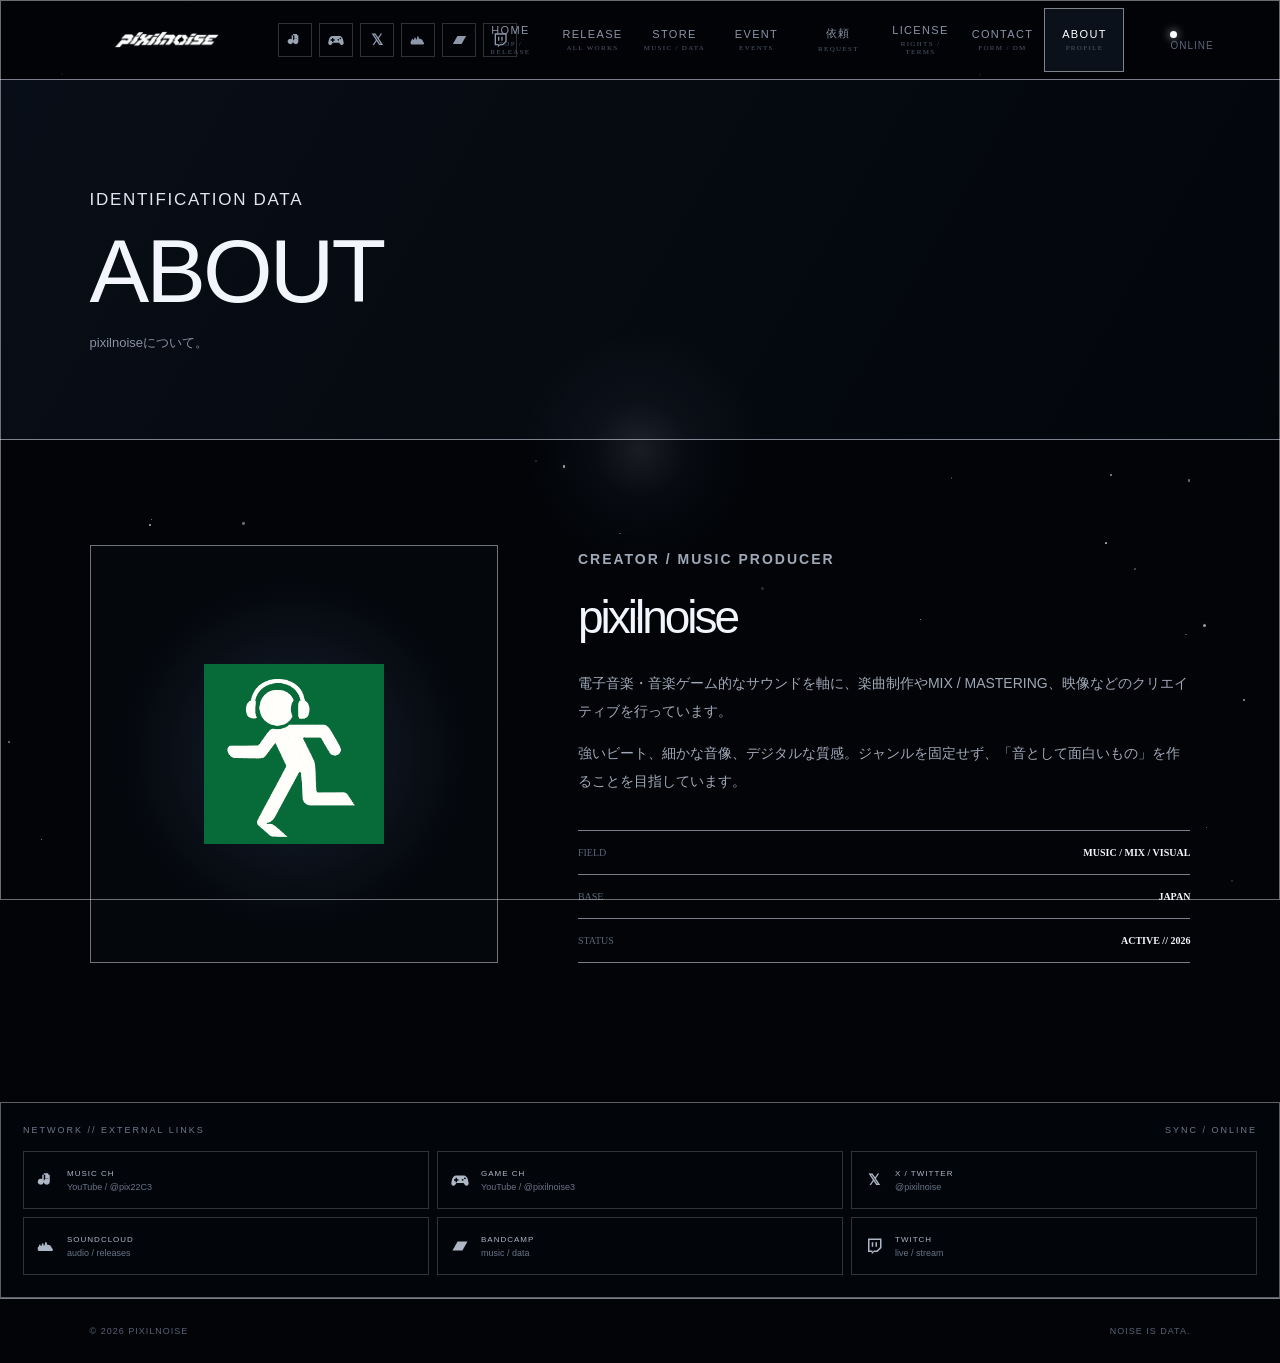
==== commit 395d490f: "Add files via upload" ====
--- a/about.html
+++ b/about.html
@@ -1,4 +1,24 @@
-<!doctype html><html lang="ja"><head><meta charset="utf-8"><meta name="viewport" content="width=device-width,initial-scale=1"><title>pixilnoise // ABOUT</title><link rel="stylesheet" href="style.css"></head><body class="page-ready"><div class="page-transition"></div><div class="stars" id="stars"></div><div class="cursor-glow" id="cursorGlow"></div><div class="noise"></div><header class="site-header">
+<!doctype html><html lang="ja"><head><meta charset="utf-8"><meta name="viewport" content="width=device-width,initial-scale=1"><title>pixilnoise // ABOUT</title><link rel="stylesheet" href="style.css">
+<!-- OGP / FAVICON START -->
+<meta name="description" content="pixilnoise Official Website. Music / Sound Design / Rhythm Game / Releases / Commissions.">
+<meta property="og:title" content="pixilnoise // ABOUT">
+<meta property="og:description" content="pixilnoise Official Website. Music / Sound Design / Rhythm Game / Releases / Commissions.">
+<meta property="og:type" content="website">
+<meta property="og:url" content="https://pixilnoise.github.io/pixilnoiseweb/about.html">
+<meta property="og:site_name" content="pixilnoise">
+<meta property="og:locale" content="ja_JP">
+<meta property="og:image" content="https://pixilnoise.github.io/pixilnoiseweb/ogp.jpg">
+<meta property="og:image:width" content="1200">
+<meta property="og:image:height" content="630">
+<meta property="og:image:alt" content="pixilnoise Official Website">
+<meta name="twitter:card" content="summary_large_image">
+<meta name="twitter:title" content="pixilnoise // ABOUT">
+<meta name="twitter:description" content="pixilnoise Official Website. Music / Sound Design / Rhythm Game / Releases / Commissions.">
+<meta name="twitter:image" content="https://pixilnoise.github.io/pixilnoiseweb/ogp.jpg">
+<link rel="icon" type="image/png" href="favicon.png">
+<link rel="apple-touch-icon" href="favicon.png">
+<!-- OGP / FAVICON END -->
+</head><body class="page-ready"><div class="page-transition"></div><div class="stars" id="stars"></div><div class="cursor-glow" id="cursorGlow"></div><div class="noise"></div><header class="site-header">
 <div class="brand-area">
   <a class="brand" href="index.html"><img class="logo" src="assets_logo.png" alt="pixilnoise"></a>
   <div class="social-links" aria-label="pixilnoise links">
--- a/style.css
+++ b/style.css
@@ -2182,3 +2182,553 @@
   .jacket-ui-frame .jacket-ui-code{font-size:5px;left:7px;top:7px}
   .hero-latest-thumb{padding:4px !important}
 }
+
+
+/* ===== v37: RELEASE sorting controls ===== */
+.release-sort-wrap{
+  display:flex;
+  align-items:center;
+  gap:16px;
+  margin:-8px 0 24px;
+  padding:12px 14px;
+  border:1px solid rgba(255,255,255,.14);
+  background:rgba(4,8,14,.46);
+}
+.release-sort-label{
+  flex:0 0 auto;
+  min-width:72px;
+  padding-right:14px;
+  border-right:1px solid rgba(255,255,255,.14);
+  display:flex;
+  flex-direction:column;
+  gap:3px;
+}
+.release-sort-label span{
+  color:#d7dee9;
+  font-size:10px;
+  letter-spacing:.16em;
+}
+.release-sort-label small{
+  color:#566276;
+  font-size:7px;
+  letter-spacing:.12em;
+}
+.release-sort-bar{
+  min-width:0;
+  display:flex;
+  flex-wrap:wrap;
+  gap:7px;
+}
+.release-sort-btn{
+  border:1px solid rgba(255,255,255,.15);
+  background:rgba(255,255,255,.018);
+  color:#7f8b9e;
+  min-height:32px;
+  padding:8px 11px;
+  font:300 9px/1.2 "Noto Sans JP","Yu Gothic",sans-serif;
+  letter-spacing:.075em;
+  cursor:pointer;
+  transition:
+    color .22s ease,
+    border-color .22s ease,
+    background .22s ease,
+    transform .22s ease;
+}
+.release-sort-btn:hover{
+  color:#edf2f7;
+  border-color:rgba(255,255,255,.38);
+  background:rgba(255,255,255,.035);
+  transform:translateY(-1px);
+}
+.release-sort-btn.active{
+  color:#05080d;
+  background:#e9eef5;
+  border-color:#fff;
+}
+@media(max-width:760px){
+  .release-sort-wrap{
+    align-items:flex-start;
+    flex-direction:column;
+    gap:10px;
+    padding:12px;
+  }
+  .release-sort-label{
+    width:100%;
+    min-width:0;
+    padding:0 0 9px;
+    border-right:0;
+    border-bottom:1px solid rgba(255,255,255,.12);
+    flex-direction:row;
+    align-items:center;
+    justify-content:space-between;
+  }
+  .release-sort-bar{
+    width:100%;
+    display:grid;
+    grid-template-columns:repeat(2,minmax(0,1fr));
+  }
+  .release-sort-btn{
+    width:100%;
+  }
+}
+@media(max-width:430px){
+  .release-sort-bar{grid-template-columns:1fr}
+}
+
+
+/* ===== v38: RELEASE readability + expanded song metadata ===== */
+.release-filter-btn{
+  font-size:12px !important;
+  padding:11px 15px !important;
+  line-height:1.25 !important;
+}
+.release-sort-label span{
+  font-size:12px !important;
+}
+.release-sort-label small{
+  font-size:9px !important;
+}
+.release-sort-btn{
+  font-size:11px !important;
+  min-height:36px !important;
+  padding:9px 13px !important;
+}
+.release-library-meta-top{
+  gap:6px !important;
+  font-size:11px !important;
+  line-height:1.55 !important;
+}
+.release-library-meta-top .release-bpm,
+.release-library-meta-top .release-length{
+  color:#b1bac8;
+  font-size:12px !important;
+  letter-spacing:.08em;
+}
+.release-library-meta-top .release-date{
+  color:#8f9bad;
+  font-size:11px;
+}
+.release-library-meta-top .release-genre{
+  color:#7f8c9f;
+  font-size:11px;
+  line-height:1.55;
+  letter-spacing:.035em;
+}
+.release-library-info h3{
+  font-size:19px !important;
+  margin-top:13px !important;
+}
+.release-library-info p{
+  font-size:12px !important;
+}
+@media(max-width:700px){
+  .release-filter-btn{
+    font-size:11px !important;
+  }
+  .release-sort-btn{
+    font-size:11px !important;
+  }
+  .release-library-meta-top{
+    font-size:11px !important;
+  }
+  .release-library-info h3{
+    font-size:17px !important;
+  }
+}
+
+
+/* ===== v39: RELEASE fix / placeholder parity / intermittent noise ===== */
+
+/* Keep all cards aligned even when placeholder metadata is sparse. */
+.release-library-grid{
+  align-items:stretch;
+}
+.release-library-card{
+  height:100%;
+  display:flex;
+  flex-direction:column;
+}
+.release-library-card .release-library-info{
+  flex:1 1 auto;
+  min-height:174px;
+}
+.release-placeholder .release-library-info{
+  min-height:174px;
+}
+
+/* Unreleased cards: restrained intermittent signal/noise treatment. */
+.release-placeholder{
+  position:relative;
+  isolation:isolate;
+}
+.release-placeholder::before,
+.release-placeholder::after{
+  content:"";
+  position:absolute;
+  inset:0;
+  pointer-events:none;
+  opacity:0;
+  z-index:4;
+}
+.release-placeholder::before{
+  background:
+    repeating-linear-gradient(
+      0deg,
+      rgba(255,255,255,.055) 0 1px,
+      transparent 1px 4px
+    );
+  mix-blend-mode:screen;
+  animation:placeholderNoise 8.7s steps(2,end) infinite;
+}
+.release-placeholder::after{
+  background:
+    linear-gradient(90deg,
+      transparent 0 8%,
+      rgba(220,232,255,.11) 8% 10%,
+      transparent 10% 46%,
+      rgba(255,255,255,.06) 46% 47%,
+      transparent 47% 100%);
+  transform:translateX(-3%);
+  animation:placeholderGlitch 11.3s steps(2,end) infinite;
+}
+
+@keyframes placeholderNoise{
+  0%, 68%, 72%, 100%{opacity:0}
+  69%{opacity:.18; transform:translateY(0)}
+  69.6%{opacity:.08; transform:translateY(-2px)}
+  70.2%{opacity:.22; transform:translateY(1px)}
+  71%{opacity:.05; transform:translateY(0)}
+}
+@keyframes placeholderGlitch{
+  0%, 78%, 82%, 100%{opacity:0; transform:translateX(-3%)}
+  78.6%{opacity:.20; transform:translateX(1.5%)}
+  79.2%{opacity:.08; transform:translateX(-1%)}
+  80%{opacity:.15; transform:translateX(.5%)}
+  81%{opacity:0; transform:translateX(0)}
+}
+
+/* Slight internal text flicker on COMING SOON only. */
+.release-placeholder h3{
+  animation:placeholderTextNoise 13.7s steps(2,end) infinite;
+}
+@keyframes placeholderTextNoise{
+  0%, 84%, 88%, 100%{opacity:1; transform:none; text-shadow:none}
+  84.5%{opacity:.72; transform:translateX(1px); text-shadow:-1px 0 rgba(255,255,255,.18)}
+  85.2%{opacity:1; transform:translateX(-1px)}
+  86%{opacity:.82; transform:none}
+  87%{opacity:1; transform:none; text-shadow:none}
+}
+
+@media(max-width:700px){
+  .release-library-card .release-library-info,
+  .release-placeholder .release-library-info{
+    min-height:166px;
+  }
+}
+
+@media(prefers-reduced-motion:reduce){
+  .release-placeholder::before,
+  .release-placeholder::after,
+  .release-placeholder h3{
+    animation:none !important;
+  }
+}
+
+
+/* ===== v40: stronger / more frequent COMING SOON noise ===== */
+.release-placeholder::before{
+  background:
+    repeating-linear-gradient(
+      0deg,
+      rgba(255,255,255,.09) 0 1px,
+      transparent 1px 3px
+    ),
+    repeating-linear-gradient(
+      90deg,
+      rgba(190,215,255,.035) 0 1px,
+      transparent 1px 5px
+    );
+  mix-blend-mode:screen;
+  animation:placeholderNoiseBoost 4.6s steps(2,end) infinite !important;
+}
+.release-placeholder::after{
+  background:
+    linear-gradient(90deg,
+      transparent 0 6%,
+      rgba(225,235,255,.20) 6% 9%,
+      transparent 9% 30%,
+      rgba(255,255,255,.10) 30% 32%,
+      transparent 32% 63%,
+      rgba(185,210,255,.14) 63% 66%,
+      transparent 66% 100%);
+  mix-blend-mode:screen;
+  animation:placeholderGlitchBoost 6.2s steps(2,end) infinite !important;
+}
+.release-placeholder h3{
+  animation:placeholderTextNoiseBoost 7.1s steps(2,end) infinite !important;
+}
+.release-placeholder .release-art-inner{
+  animation:placeholderArtJitter 8.3s steps(2,end) infinite;
+}
+
+@keyframes placeholderNoiseBoost{
+  0%, 43%, 48%, 71%, 76%, 100%{
+    opacity:0;
+    transform:translate(0,0);
+  }
+  44%{
+    opacity:.34;
+    transform:translate(0,-2px);
+  }
+  45%{
+    opacity:.15;
+    transform:translate(1px,2px);
+  }
+  46%{
+    opacity:.42;
+    transform:translate(-1px,0);
+  }
+  47%{
+    opacity:.08;
+    transform:translate(0,1px);
+  }
+  72%{
+    opacity:.26;
+    transform:translate(0,1px);
+  }
+  73%{
+    opacity:.38;
+    transform:translate(0,-1px);
+  }
+  74%{
+    opacity:.12;
+    transform:translate(1px,0);
+  }
+  75%{
+    opacity:.30;
+    transform:translate(-1px,1px);
+  }
+}
+
+@keyframes placeholderGlitchBoost{
+  0%, 24%, 29%, 55%, 60%, 82%, 87%, 100%{
+    opacity:0;
+    transform:translateX(0);
+  }
+  25%{
+    opacity:.28;
+    transform:translateX(3%);
+  }
+  26%{
+    opacity:.12;
+    transform:translateX(-2%);
+  }
+  27%{
+    opacity:.36;
+    transform:translateX(1.5%);
+  }
+  28%{
+    opacity:.08;
+    transform:translateX(0);
+  }
+  56%{
+    opacity:.22;
+    transform:translateX(-3%);
+  }
+  57%{
+    opacity:.34;
+    transform:translateX(2%);
+  }
+  58%{
+    opacity:.10;
+    transform:translateX(-1%);
+  }
+  59%{
+    opacity:.26;
+    transform:translateX(0);
+  }
+  83%{
+    opacity:.30;
+    transform:translateX(2.5%);
+  }
+  84%{
+    opacity:.12;
+    transform:translateX(-2.5%);
+  }
+  85%{
+    opacity:.38;
+    transform:translateX(1%);
+  }
+  86%{
+    opacity:.08;
+    transform:translateX(0);
+  }
+}
+
+@keyframes placeholderTextNoiseBoost{
+  0%, 36%, 40%, 68%, 72%, 91%, 94%, 100%{
+    opacity:1;
+    transform:none;
+    text-shadow:none;
+  }
+  37%{
+    opacity:.58;
+    transform:translateX(2px);
+    text-shadow:-2px 0 rgba(255,255,255,.22), 2px 0 rgba(160,195,255,.12);
+  }
+  38%{
+    opacity:.95;
+    transform:translateX(-2px);
+  }
+  39%{
+    opacity:.72;
+    transform:translateX(1px);
+  }
+  69%{
+    opacity:.64;
+    transform:translateX(-1px);
+    text-shadow:1px 0 rgba(255,255,255,.18);
+  }
+  70%{
+    opacity:1;
+    transform:translateX(2px);
+  }
+  71%{
+    opacity:.78;
+    transform:none;
+  }
+  92%{
+    opacity:.55;
+    transform:translateX(2px);
+  }
+  93%{
+    opacity:1;
+    transform:translateX(-1px);
+  }
+}
+
+@keyframes placeholderArtJitter{
+  0%, 51%, 55%, 79%, 82%, 100%{transform:rotate(45deg) translate(0,0)}
+  52%{transform:rotate(45deg) translate(2px,-1px)}
+  53%{transform:rotate(45deg) translate(-2px,1px)}
+  54%{transform:rotate(45deg) translate(1px,0)}
+  80%{transform:rotate(45deg) translate(-1px,-1px)}
+  81%{transform:rotate(45deg) translate(2px,1px)}
+}
+
+@media(prefers-reduced-motion:reduce){
+  .release-placeholder::before,
+  .release-placeholder::after,
+  .release-placeholder h3,
+  .release-placeholder .release-art-inner{
+    animation:none !important;
+  }
+}
+
+
+/* ===== v41: smooth FLIP movement when RELEASE cards reorder ===== */
+.release-library-grid{
+  position:relative;
+}
+.release-library-card{
+  backface-visibility:hidden;
+  transform:translateZ(0);
+}
+@media(prefers-reduced-motion:reduce){
+  .release-library-card{
+    transform:none;
+  }
+}
+
+
+/* ===== v42: RELEASE type badges / album-remix-collab ===== */
+.release-type-badges{
+  position:absolute;
+  top:18px;
+  right:18px;
+  z-index:7;
+  display:flex;
+  flex-direction:column;
+  align-items:flex-end;
+  gap:6px;
+  pointer-events:none;
+}
+.release-type-badge{
+  min-height:27px;
+  display:inline-flex;
+  align-items:center;
+  gap:6px;
+  padding:5px 8px 5px 6px;
+  border:1px solid rgba(255,255,255,.50);
+  background:rgba(2,5,10,.84);
+  color:#eef3fa;
+  backdrop-filter:blur(6px);
+  font-size:8px;
+  line-height:1;
+  letter-spacing:.11em;
+  box-shadow:0 4px 14px rgba(0,0,0,.24);
+}
+.release-type-badge svg{
+  width:14px;
+  height:14px;
+  flex:0 0 auto;
+  fill:none;
+  stroke:currentColor;
+  stroke-width:1.45;
+  stroke-linecap:round;
+  stroke-linejoin:round;
+}
+.release-type-badge.is-album{
+  border-color:rgba(221,229,242,.72);
+}
+.release-type-badge.is-remix{
+  border-color:rgba(185,203,235,.58);
+}
+.release-type-badge.is-collab{
+  border-color:rgba(225,225,240,.64);
+}
+.release-library-card:hover .release-type-badge{
+  background:rgba(8,13,22,.94);
+  border-color:rgba(255,255,255,.82);
+}
+@media(max-width:700px){
+  .release-type-badges{
+    top:14px;
+    right:14px;
+    gap:5px;
+  }
+  .release-type-badge{
+    min-height:25px;
+    font-size:7px;
+    padding:5px 7px 5px 6px;
+  }
+  .release-type-badge svg{
+    width:13px;
+    height:13px;
+  }
+}
+
+
+/* ===== v43: ALBUM/COLLAB filters + quick fade filtering ===== */
+.release-library-grid{
+  transition:
+    opacity .145s cubic-bezier(.4,0,.2,1),
+    filter .145s cubic-bezier(.4,0,.2,1),
+    transform .145s cubic-bezier(.4,0,.2,1);
+}
+.release-library-grid.is-filter-fading{
+  opacity:0;
+  filter:blur(1.5px);
+  transform:translateY(3px);
+  pointer-events:none;
+}
+@media(prefers-reduced-motion:reduce){
+  .release-library-grid{
+    transition:none !important;
+  }
+  .release-library-grid.is-filter-fading{
+    opacity:1;
+    filter:none;
+    transform:none;
+  }
+}
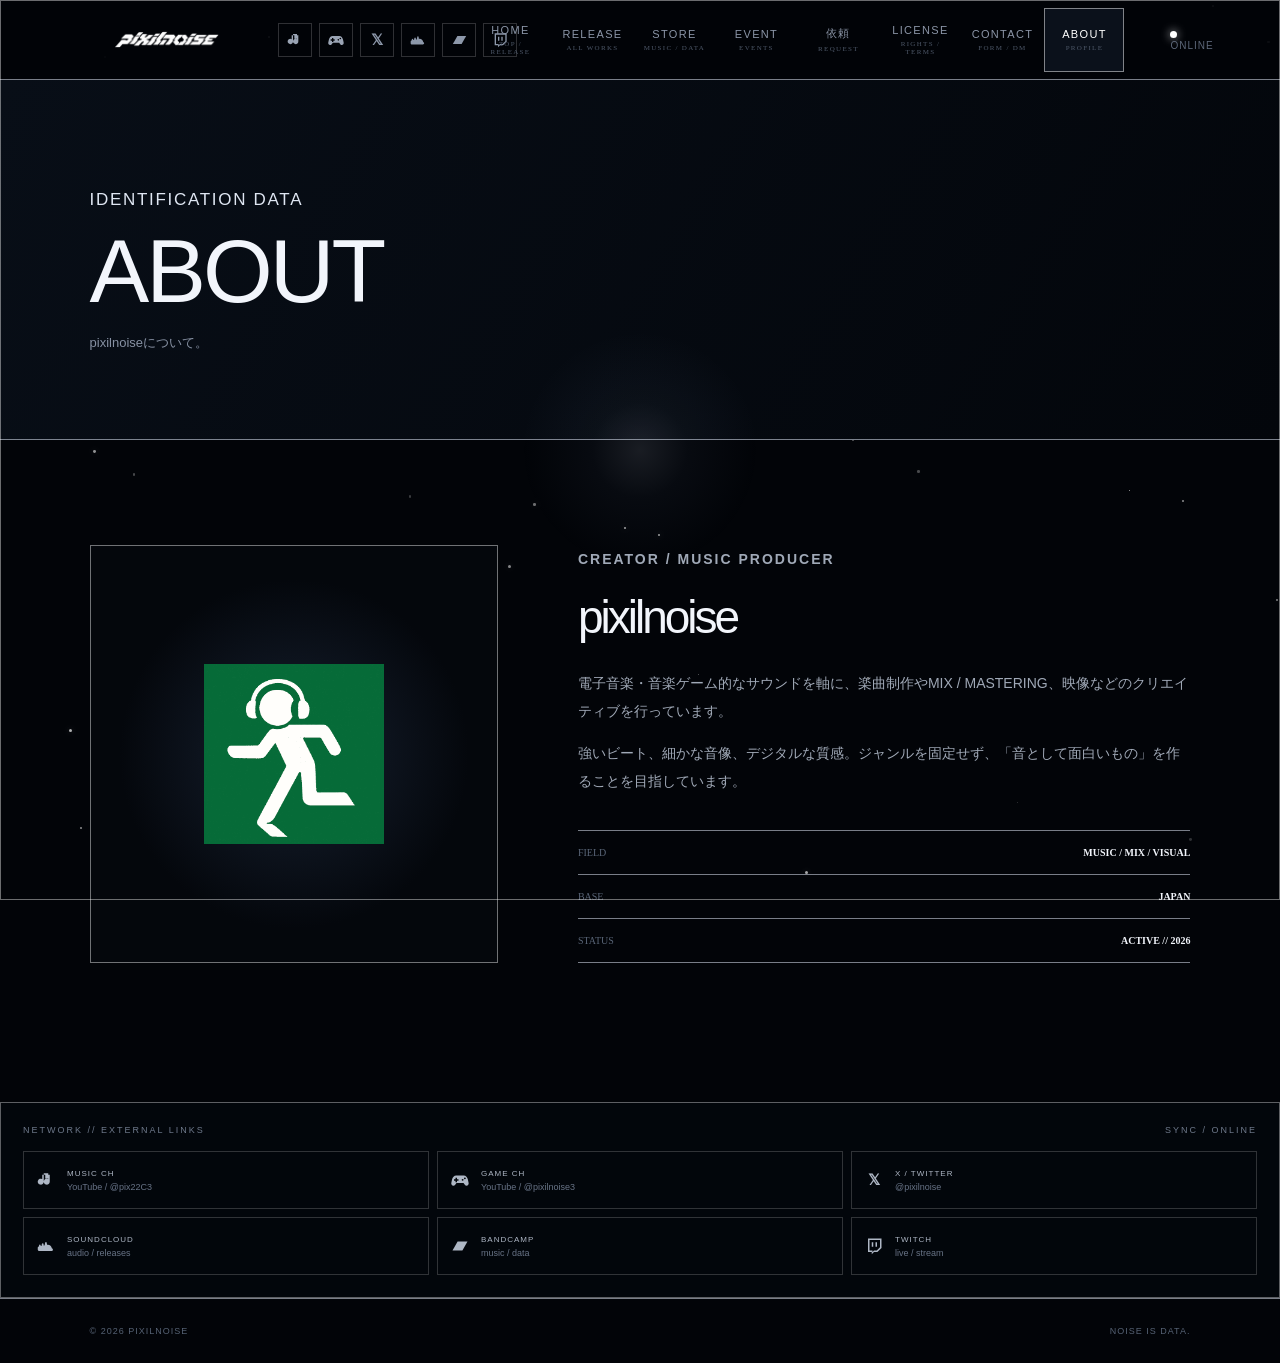
==== commit 2f5424d6: "Add files via upload" ====
--- a/about.html
+++ b/about.html
@@ -7,20 +7,20 @@
 <meta property="og:url" content="https://pixilnoise.github.io/pixilnoiseweb/about.html">
 <meta property="og:site_name" content="pixilnoise">
 <meta property="og:locale" content="ja_JP">
-<meta property="og:image" content="https://pixilnoise.github.io/pixilnoiseweb/ogp.jpg">
+<meta property="og:image" content="https://pixilnoise.github.io/pixilnoiseweb/assets/branding/ogp.jpg">
 <meta property="og:image:width" content="1200">
 <meta property="og:image:height" content="630">
 <meta property="og:image:alt" content="pixilnoise Official Website">
 <meta name="twitter:card" content="summary_large_image">
 <meta name="twitter:title" content="pixilnoise // ABOUT">
 <meta name="twitter:description" content="pixilnoise Official Website. Music / Sound Design / Rhythm Game / Releases / Commissions.">
-<meta name="twitter:image" content="https://pixilnoise.github.io/pixilnoiseweb/ogp.jpg">
-<link rel="icon" type="image/png" href="favicon.png">
-<link rel="apple-touch-icon" href="favicon.png">
+<meta name="twitter:image" content="https://pixilnoise.github.io/pixilnoiseweb/assets/branding/ogp.jpg">
+<link rel="icon" type="image/png" href="assets/branding/favicon.png">
+<link rel="apple-touch-icon" href="assets/branding/favicon.png">
 <!-- OGP / FAVICON END -->
 </head><body class="page-ready"><div class="page-transition"></div><div class="stars" id="stars"></div><div class="cursor-glow" id="cursorGlow"></div><div class="noise"></div><header class="site-header">
 <div class="brand-area">
-  <a class="brand" href="index.html"><img class="logo" src="assets_logo.png" alt="pixilnoise"></a>
+  <a class="brand" href="index.html"><img class="logo" src="assets/branding/assets_logo.png" alt="pixilnoise"></a>
   <div class="social-links" aria-label="pixilnoise links">
     <a class="social-link youtube" href="https://www.youtube.com/@pix22C3" target="_blank" rel="noopener noreferrer" aria-label="MUSIC CH // YOUTUBE"><svg viewBox="0 0 24 24" aria-hidden="true"><path d="M9 3v11.2a4 4 0 1 1-2-3.46V5h10v9.2a4 4 0 1 1-2-3.46V3H9zm2 2v5h4V5h-4z"/></svg></a>
     <a class="social-link youtube" href="https://www.youtube.com/@pixilnoise3" target="_blank" rel="noopener noreferrer" aria-label="GAME CH // YOUTUBE"><svg viewBox="0 0 24 24" aria-hidden="true"><path d="M7 6h10c2.9 0 4.8 2.3 5.5 5.4l1 4.5c.4 1.8-.9 3.6-2.7 3.6-1 0-1.9-.5-2.4-1.3L16.7 16H7.3l-1.7 2.2C5 19 4.1 19.5 3.1 19.5c-1.8 0-3.1-1.8-2.7-3.6l1-4.5C2.1 8.3 4.1 6 7 6zm1 3H6v2H4v2h2v2h2v-2h2v-2H8V9zm7.5 1.5a1.25 1.25 0 1 0 0 2.5 1.25 1.25 0 0 0 0-2.5zm3-2a1.25 1.25 0 1 0 0 2.5 1.25 1.25 0 0 0 0-2.5z"/></svg></a>
@@ -48,7 +48,7 @@
   </div>
     <div class="mobile-menu-foot">PIXILNOISE // CREATIVE SYSTEM 001</div>
   </div>
-</div><main><section class="pagehero reveal-on-scroll"><p class="eyebrow digital delayed d1">IDENTIFICATION DATA</p><h1 class="digital delayed d2">ABOUT</h1><p>pixilnoiseについて。</p></section><section class="section reveal-on-scroll"><div class="about"><div class="profile"><img src="assets_icon.png" alt="pixilnoise profile icon"></div><div><p class="tag">CREATOR / MUSIC PRODUCER</p><h2 class="digital delayed d2">pixilnoise</h2><p>電子音楽・音楽ゲーム的なサウンドを軸に、楽曲制作やMIX / MASTERING、映像などのクリエイティブを行っています。</p><p>強いビート、細かな音像、デジタルな質感。ジャンルを固定せず、「音として面白いもの」を作ることを目指しています。</p><div class="data"><div><span>FIELD</span><b>MUSIC / MIX / VISUAL</b></div><div><span>BASE</span><b>JAPAN</b></div><div><span>STATUS</span><b>ACTIVE // 2026</b></div></div></div></div></section>
+</div><main><section class="pagehero reveal-on-scroll"><p class="eyebrow digital delayed d1">IDENTIFICATION DATA</p><h1 class="digital delayed d2">ABOUT</h1><p>pixilnoiseについて。</p></section><section class="section reveal-on-scroll"><div class="about"><div class="profile"><img src="assets/branding/assets_icon.png" alt="pixilnoise profile icon"></div><div><p class="tag">CREATOR / MUSIC PRODUCER</p><h2 class="digital delayed d2">pixilnoise</h2><p>電子音楽・音楽ゲーム的なサウンドを軸に、楽曲制作やMIX / MASTERING、映像などのクリエイティブを行っています。</p><p>強いビート、細かな音像、デジタルな質感。ジャンルを固定せず、「音として面白いもの」を作ることを目指しています。</p><div class="data"><div><span>FIELD</span><b>MUSIC / MIX / VISUAL</b></div><div><span>BASE</span><b>JAPAN</b></div><div><span>STATUS</span><b>ACTIVE // 2026</b></div></div></div></div></section>
 <section class="about-social reveal-on-scroll float-soft">
   <div class="about-social-head">
     <span class="label">NETWORK // EXTERNAL LINKS</span>
--- a/style.css
+++ b/style.css
@@ -2732,3 +2732,473 @@
     transform:none;
   }
 }
+
+
+/* ===== v46: Formspree direct CONTACT submission ===== */
+.contact-honeypot{
+  position:absolute !important;
+  left:-9999px !important;
+  width:1px !important;
+  height:1px !important;
+  opacity:0 !important;
+  pointer-events:none !important;
+}
+.contact-submit-btn:disabled{
+  cursor:wait;
+  opacity:.62;
+  transform:none !important;
+}
+.contact-submit-btn.is-sending{
+  background:#bfc7d2;
+  border-color:#dce3ec;
+}
+#contactFormStatus{
+  transition:color .2s ease, opacity .2s ease;
+}
+#contactFormStatus.is-success{color:#dfe8f5 !important}
+#contactFormStatus.is-error{color:#e0a6a6 !important}
+.contact-field,
+.contact-submit-row{
+  transition:opacity .18s ease, filter .18s ease, transform .18s ease;
+}
+.contact-field.is-submit-complete,
+.contact-submit-row.is-submit-complete{
+  opacity:.16;
+  filter:blur(1px);
+  pointer-events:none;
+  transform:translateY(-2px);
+}
+.contact-success-panel{
+  grid-column:1 / -1;
+  display:grid;
+  grid-template-columns:auto 1fr auto;
+  align-items:center;
+  gap:18px;
+  margin-top:-2px;
+  padding:22px;
+  border:1px solid rgba(225,235,248,.42);
+  background:linear-gradient(135deg,rgba(225,235,248,.07),rgba(7,12,20,.88) 42%);
+  opacity:0;
+  transform:translateY(7px);
+  transition:opacity .18s ease, transform .18s ease;
+}
+.contact-success-panel[hidden]{display:none}
+.contact-success-panel.is-visible{
+  opacity:1;
+  transform:translateY(0);
+}
+.contact-success-mark{
+  display:grid;
+  place-items:center;
+  width:44px;
+  height:44px;
+  border:1px solid rgba(255,255,255,.65);
+  color:#f1f5fa;
+  font-size:22px;
+  font-weight:300;
+}
+.contact-success-copy{min-width:0}
+.contact-success-copy > span{
+  display:block;
+  margin-bottom:5px;
+  color:#78869a;
+  font-size:9px;
+  letter-spacing:.16em;
+}
+.contact-success-copy strong{
+  display:block;
+  color:#eef2f7;
+  font-size:16px;
+  font-weight:300;
+  letter-spacing:.04em;
+}
+.contact-success-copy p{
+  margin:7px 0 0;
+  color:#7d899a;
+  font-size:11px;
+  line-height:1.8;
+}
+.contact-new-message{
+  border:1px solid rgba(255,255,255,.28);
+  background:#050910;
+  color:#c8d0dc;
+  min-height:42px;
+  padding:0 14px;
+  cursor:pointer;
+  font:300 9px/1 "Noto Sans JP","Yu Gothic",sans-serif;
+  letter-spacing:.1em;
+  transition:border-color .2s ease,color .2s ease,background .2s ease;
+}
+.contact-new-message:hover{
+  color:#05080d;
+  background:#edf2f7;
+  border-color:#fff;
+}
+@media(max-width:700px){
+  .contact-success-panel{
+    grid-template-columns:auto 1fr;
+    gap:14px;
+    padding:18px;
+  }
+  .contact-new-message{
+    grid-column:1 / -1;
+    width:100%;
+  }
+  .contact-success-copy strong{font-size:15px}
+  .contact-success-copy p{font-size:11px}
+}
+@media(prefers-reduced-motion:reduce){
+  .contact-success-panel,
+  .contact-field,
+  .contact-submit-row{
+    transition:none !important;
+  }
+}
+
+
+/* ===== v47: CONTACT validation / 30s cooldown ===== */
+.contact-field-error{
+  display:block;
+  margin-top:8px;
+  color:#dca5a5;
+  font-size:10px;
+  line-height:1.65;
+  letter-spacing:.025em;
+}
+.contact-field-error[hidden]{display:none}
+.contact-field input.has-error,
+.contact-field textarea.has-error{
+  border-color:rgba(225,150,150,.78) !important;
+  box-shadow:inset 0 0 0 1px rgba(225,150,150,.08);
+}
+.contact-submit-btn.is-cooldown{
+  cursor:not-allowed;
+  opacity:.48;
+  background:#0a0e15;
+  color:#798392;
+  border-color:rgba(255,255,255,.15);
+}
+.contact-second-message-note{
+  margin-top:14px;
+  padding:12px 14px;
+  border-left:1px solid rgba(255,255,255,.46);
+  background:rgba(255,255,255,.025);
+}
+.contact-second-message-note b{
+  display:block;
+  color:#dce3ed;
+  font-size:11px;
+  font-weight:400;
+  line-height:1.8;
+}
+.contact-second-message-note small{
+  display:block;
+  margin-top:3px;
+  color:#717e90;
+  font-size:9px;
+  line-height:1.7;
+}
+.contact-second-message-note a{
+  display:inline-block;
+  margin-top:9px;
+  color:#bac5d3;
+  text-decoration:none;
+  font-size:10px;
+  letter-spacing:.04em;
+  border-bottom:1px solid rgba(255,255,255,.24);
+  transition:color .2s ease,border-color .2s ease;
+}
+.contact-second-message-note a:hover{
+  color:#fff;
+  border-color:#fff;
+}
+@media(max-width:700px){
+  .contact-field-error{font-size:10px}
+  .contact-second-message-note b{font-size:11px}
+  .contact-second-message-note small{font-size:9px}
+}
+
+
+/* ===== v48: RELEASE mobile blur fix ===== */
+@media(max-width:700px){
+  .release-page .release-library.reveal-on-scroll,
+  .release-page .release-library .reveal-on-scroll{
+    filter:none !important;
+    transition-delay:0s !important;
+  }
+
+  .release-page .release-library.reveal-on-scroll.is-visible,
+  .release-page .release-library .reveal-on-scroll.is-visible{
+    filter:none !important;
+  }
+
+  .release-page .release-library-grid,
+  .release-page .release-library-grid.is-filter-fading{
+    filter:none !important;
+  }
+
+  .release-page .release-library-card{
+    backface-visibility:visible;
+    -webkit-backface-visibility:visible;
+  }
+}
+
+
+/* ===== v49: Undertale collaborator social links ===== */
+.release-card-with-links{
+  position:relative;
+}
+
+.release-card-with-links .release-card-primary-link{
+  position:absolute;
+  inset:0;
+  z-index:3;
+  display:block;
+  cursor:pointer;
+}
+
+.release-card-with-links .release-open-mark,
+.release-card-with-links .release-type-badges{
+  pointer-events:none;
+}
+
+.release-collab-links{
+  position:relative;
+  z-index:12;
+  display:flex;
+  align-items:center;
+  justify-content:space-between;
+  gap:10px;
+  margin-top:12px;
+  padding-top:10px;
+  border-top:1px solid rgba(255,255,255,.12);
+}
+
+.release-collab-links-name{
+  min-width:0;
+  color:#aab5c4;
+  font-size:9px;
+  line-height:1.45;
+  letter-spacing:.04em;
+}
+
+.release-collab-links-name small{
+  color:#657184;
+  font-size:7px;
+  letter-spacing:.12em;
+  white-space:nowrap;
+}
+
+.release-collab-links-actions{
+  display:flex;
+  flex:0 0 auto;
+  align-items:center;
+  gap:6px;
+}
+
+.release-collab-link{
+  position:relative;
+  z-index:13;
+  display:inline-flex;
+  align-items:center;
+  justify-content:center;
+  gap:5px;
+  min-width:38px;
+  height:28px;
+  padding:0 7px;
+  border:1px solid rgba(255,255,255,.22);
+  background:rgba(4,8,14,.82);
+  color:#cbd4df;
+  text-decoration:none;
+  font-size:8px;
+  line-height:1;
+  letter-spacing:.08em;
+  transition:
+    border-color .18s ease,
+    background .18s ease,
+    color .18s ease,
+    transform .18s ease;
+}
+
+.release-collab-link:hover{
+  border-color:rgba(255,255,255,.68);
+  background:rgba(235,241,248,.94);
+  color:#070b11;
+  transform:translateY(-1px);
+}
+
+.release-collab-link svg{
+  width:12px;
+  height:12px;
+  flex:0 0 auto;
+  fill:none;
+  stroke:currentColor;
+  stroke-width:1.5;
+}
+
+.release-collab-link.is-youtube svg path{
+  fill:currentColor;
+  stroke:none;
+}
+
+.release-collab-link .collab-x-svg{
+  stroke-width:1.7;
+}
+
+@media(max-width:700px){
+  .release-collab-links{
+    align-items:flex-start;
+    gap:8px;
+  }
+
+  .release-collab-links-name{
+    font-size:8px;
+  }
+
+  .release-collab-link{
+    min-width:36px;
+    height:27px;
+    padding:0 6px;
+  }
+}
+
+
+/* ===== v50: new release cards / commission badge / pending artwork ===== */
+.release-type-badge.is-commission{
+  border-color:rgba(214,225,240,.70);
+}
+.release-type-badge.is-commission svg{
+  stroke-width:1.35;
+}
+
+.release-missing-frame{
+  display:grid;
+  place-items:center;
+  background:
+    linear-gradient(rgba(255,255,255,.025) 1px,transparent 1px),
+    linear-gradient(90deg,rgba(255,255,255,.025) 1px,transparent 1px),
+    #03060b;
+  background-size:18px 18px;
+}
+.release-missing-frame::after{
+  background:linear-gradient(90deg,rgba(255,255,255,.58),rgba(255,255,255,.08) 46%,transparent);
+}
+.release-missing-art-inner{
+  position:relative;
+  z-index:2;
+  width:70%;
+  min-height:44%;
+  display:flex;
+  flex-direction:column;
+  align-items:center;
+  justify-content:center;
+  gap:9px;
+  border:1px solid rgba(225,235,248,.20);
+  background:rgba(2,5,10,.52);
+  text-align:center;
+  box-shadow:0 12px 34px rgba(0,0,0,.28);
+}
+.release-missing-art-inner::before,
+.release-missing-art-inner::after{
+  content:"";
+  position:absolute;
+  width:18px;
+  height:18px;
+  pointer-events:none;
+}
+.release-missing-art-inner::before{
+  top:-1px;
+  left:-1px;
+  border-top:1px solid rgba(255,255,255,.75);
+  border-left:1px solid rgba(255,255,255,.75);
+}
+.release-missing-art-inner::after{
+  right:-1px;
+  bottom:-1px;
+  border-right:1px solid rgba(255,255,255,.75);
+  border-bottom:1px solid rgba(255,255,255,.75);
+}
+.release-missing-art-inner > span{
+  color:#667388;
+  font-size:8px;
+  letter-spacing:.18em;
+}
+.release-missing-art-inner > strong{
+  color:#e6edf7;
+  font-size:17px;
+  font-weight:300;
+  letter-spacing:.12em;
+}
+.release-missing-art-inner > small{
+  color:#687589;
+  font-size:7px;
+  letter-spacing:.16em;
+}
+.release-missing-art-card:hover .release-missing-art-inner{
+  border-color:rgba(235,242,250,.38);
+}
+@media(max-width:700px){
+  .release-missing-art-inner{
+    width:72%;
+    min-height:42%;
+  }
+  .release-missing-art-inner > strong{font-size:15px}
+}
+
+
+/* ===== v51: achievement detail / theme-song credit ===== */
+.achievement-detail{
+  margin-top:15px;
+  padding-top:12px;
+  border-top:1px solid rgba(255,255,255,.12);
+}
+.achievement-detail-label{
+  display:block;
+  margin-bottom:8px;
+  color:#647186;
+  font-size:8px;
+  line-height:1;
+  letter-spacing:.14em;
+}
+.achievement-detail a{
+  display:block;
+  position:relative;
+  padding:10px 34px 10px 11px;
+  border:1px solid rgba(255,255,255,.13);
+  background:rgba(255,255,255,.018);
+  color:inherit;
+  text-decoration:none;
+  transition:border-color .18s ease,background .18s ease,transform .18s ease;
+}
+.achievement-detail a:hover{
+  border-color:rgba(255,255,255,.42);
+  background:rgba(255,255,255,.04);
+  transform:translateY(-1px);
+}
+.achievement-detail strong{
+  display:block;
+  color:#dce4ef;
+  font-size:12px;
+  font-weight:400;
+  letter-spacing:.025em;
+}
+.achievement-detail small{
+  display:block;
+  margin-top:5px;
+  color:#778396;
+  font-size:9px;
+  line-height:1.65;
+}
+.achievement-detail i{
+  position:absolute;
+  top:11px;
+  right:10px;
+  color:#657184;
+  font-style:normal;
+  font-size:7px;
+  letter-spacing:.08em;
+}
+@media(max-width:700px){
+  .achievement-detail strong{font-size:11px}
+  .achievement-detail small{font-size:9px}
+}
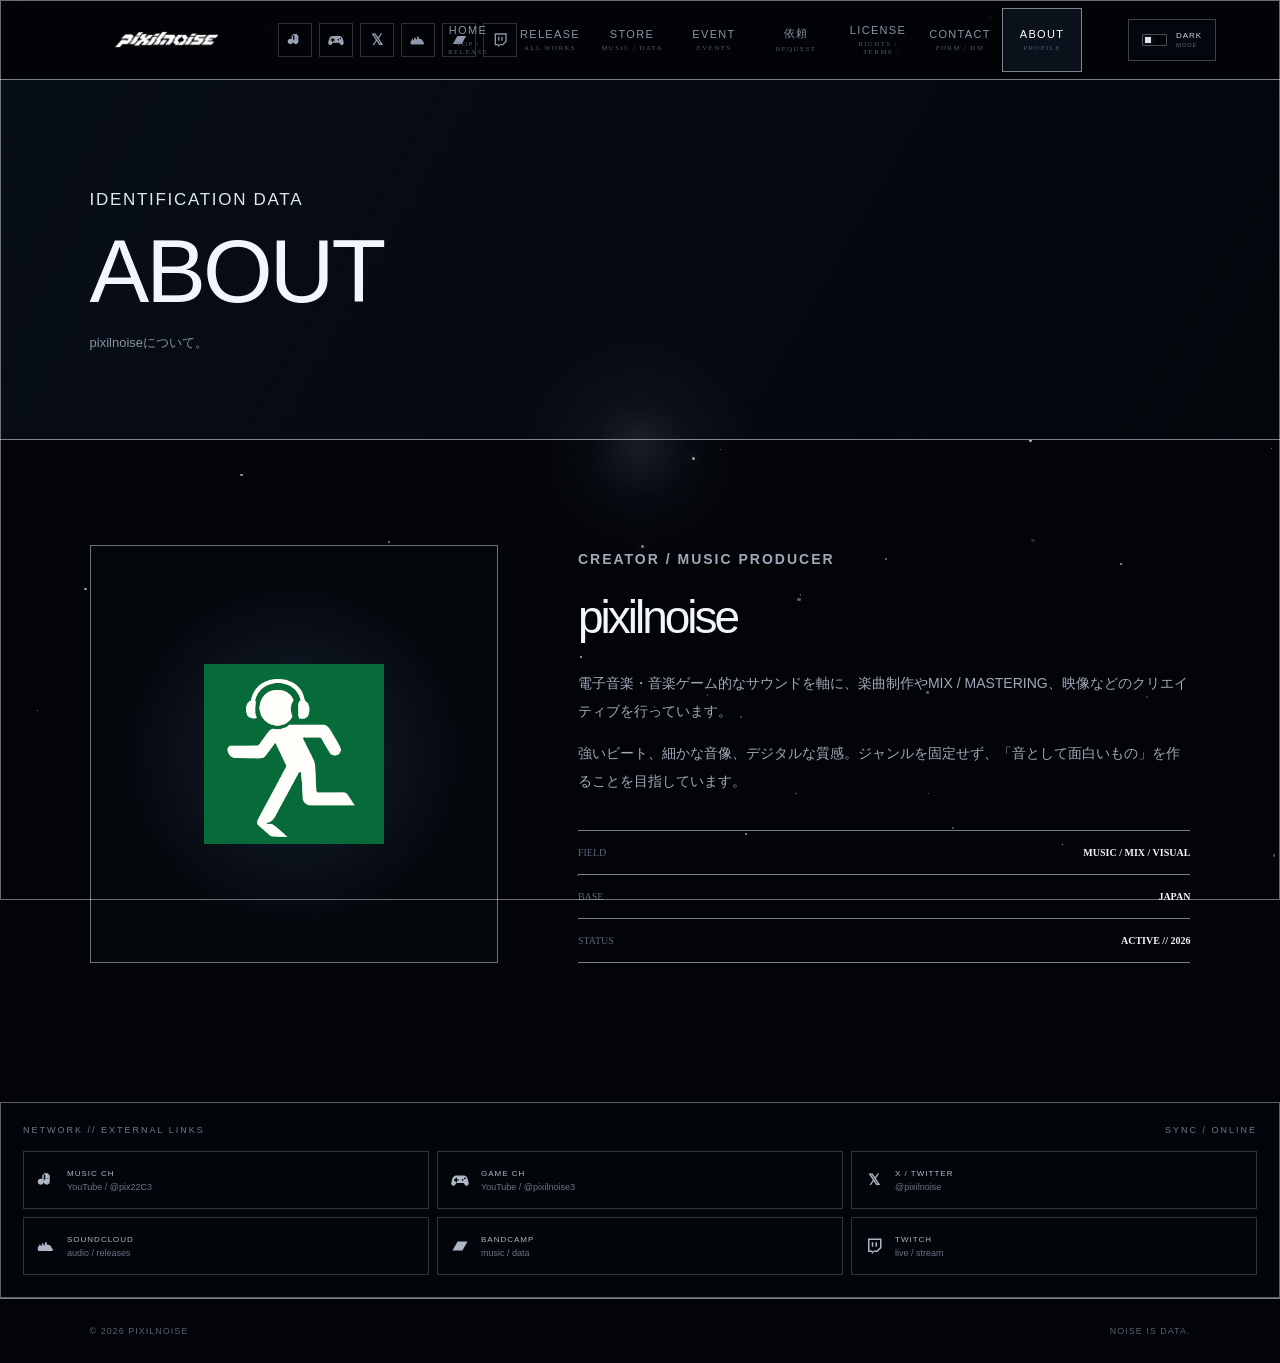
==== commit 7f69c80a: "Add files via upload" ====
--- a/about.html
+++ b/about.html
@@ -1,4 +1,13 @@
-<!doctype html><html lang="ja"><head><meta charset="utf-8"><meta name="viewport" content="width=device-width,initial-scale=1"><title>pixilnoise // ABOUT</title><link rel="stylesheet" href="style.css">
+<!doctype html><html lang="ja"><head><meta charset="utf-8"><meta name="viewport" content="width=device-width,initial-scale=1"><title>pixilnoise // ABOUT</title><script>
+(function(){
+  try{
+    document.documentElement.dataset.theme =
+      localStorage.getItem('pixilnoise-theme-v2') === 'light' ? 'light' : 'dark';
+  }catch(_){
+    document.documentElement.dataset.theme = 'dark';
+  }
+})();
+</script><link rel="stylesheet" href="style.css">
 <!-- OGP / FAVICON START -->
 <meta name="description" content="pixilnoise Official Website. Music / Sound Design / Rhythm Game / Releases / Commissions.">
 <meta property="og:title" content="pixilnoise // ABOUT">
@@ -31,7 +40,10 @@
   </div>
 </div><button class="mobile-menu-toggle" type="button" aria-controls="mobileMenu" aria-expanded="false" aria-label="メニューを開く">
   <span>MENU</span><i></i><i></i>
-</button><nav class="nav"><a class="" href="index.html">HOME<small>TOP / RELEASE</small></a><a class="" href="release.html">RELEASE<small>ALL WORKS</small></a><a class="" href="store.html">STORE<small>MUSIC / DATA</small></a><a class="" href="event.html">EVENT<small>EVENTS</small></a><a class="" href="request.html">依頼<small>REQUEST</small></a><a class="" href="license.html">LICENSE<small>RIGHTS / TERMS</small></a><a class="" href="contact.html">CONTACT<small>FORM / DM</small></a><a class="active" href="about.html">ABOUT<small>PROFILE</small></a></nav><div class="status"><i></i>ONLINE</div></header><div class="mobile-menu-panel" id="mobileMenu" aria-hidden="true">
+</button><nav class="nav"><a class="" href="index.html">HOME<small>TOP / RELEASE</small></a><a class="" href="release.html">RELEASE<small>ALL WORKS</small></a><a class="" href="store.html">STORE<small>MUSIC / DATA</small></a><a class="" href="event.html">EVENT<small>EVENTS</small></a><a class="" href="request.html">依頼<small>REQUEST</small></a><a class="" href="license.html">LICENSE<small>RIGHTS / TERMS</small></a><a class="" href="contact.html">CONTACT<small>FORM / DM</small></a><a class="active" href="about.html">ABOUT<small>PROFILE</small></a></nav><button class="theme-toggle" type="button" data-theme-toggle aria-pressed="false" aria-label="ライトモードに切り替える / Switch to light mode">
+  <span class="theme-toggle-track" aria-hidden="true"><i></i></span>
+  <span class="theme-toggle-copy"><b data-theme-label>DARK</b><small>MODE</small></span>
+</button></header><div class="mobile-menu-panel" id="mobileMenu" aria-hidden="true">
   <div class="mobile-menu-inner">
     <div class="mobile-menu-head">
       <span>MENU // NAVIGATION</span>
@@ -67,7 +79,7 @@
 const starLayer=document.getElementById('stars');
 const glow=document.getElementById('cursorGlow');
 const stars=[];
-const count=Math.min(85,Math.max(45,Math.floor(innerWidth/18)));
+const count=Math.min(105,Math.max(55,Math.floor(innerWidth/15)));
 for(let i=0;i<count;i++){
   const s=document.createElement('span');s.className='star';
   const size=Math.random()*2.7+.6;
@@ -168,4 +180,6 @@
 })();
 </script>
 
+<div class="theme-glitch-overlay" aria-hidden="true"></div>
+<script src="assets/js/theme.js"></script>
 </body></html>
--- a/style.css
+++ b/style.css
@@ -3202,3 +3202,2228 @@
   .achievement-detail strong{font-size:11px}
   .achievement-detail small{font-size:9px}
 }
+
+
+/* ===== v53: long pending-art title safety ===== */
+.release-missing-art-inner > strong{
+  max-width:92%;
+  overflow-wrap:anywhere;
+}
+
+
+/* ===== v54: subtle floating motion for RELEASE song cards =====
+   Uses the individual `translate` property so the existing hover transform
+   and FLIP sorting animation can keep using `transform` independently.
+*/
+.release-page .release-library-card:not(.release-placeholder){
+  animation:releaseCardIdleFloat 6.8s ease-in-out infinite;
+  will-change:translate;
+}
+
+.release-page .release-library-card:not(.release-placeholder):nth-child(3n+1){
+  animation-delay:-1.35s;
+  animation-duration:6.4s;
+}
+.release-page .release-library-card:not(.release-placeholder):nth-child(3n+2){
+  animation-delay:-3.7s;
+  animation-duration:7.2s;
+}
+.release-page .release-library-card:not(.release-placeholder):nth-child(3n){
+  animation-delay:-5.1s;
+  animation-duration:7.8s;
+}
+
+@keyframes releaseCardIdleFloat{
+  0%,100%{translate:0 0}
+  50%{translate:0 -4px}
+}
+
+/* Keep the smartphone motion especially restrained. */
+@media(max-width:700px){
+  @keyframes releaseCardIdleFloat{
+    0%,100%{translate:0 0}
+    50%{translate:0 -2px}
+  }
+}
+
+@media(prefers-reduced-motion:reduce){
+  .release-page .release-library-card:not(.release-placeholder){
+    animation:none !important;
+    translate:none !important;
+    will-change:auto;
+  }
+}
+
+
+/* ===== v55: RANDOM SELECT / boss-track reveal ===== */
+.release-random-panel{
+  position:relative;
+  display:flex;
+  align-items:center;
+  justify-content:space-between;
+  gap:18px;
+  margin:8px 0 18px;
+  padding:14px 15px;
+  border:1px solid rgba(255,72,112,.34);
+  background:
+    linear-gradient(90deg,rgba(255,36,89,.075),transparent 42%),
+    rgba(4,8,14,.58);
+  overflow:hidden;
+}
+.release-random-panel::before{
+  content:"";
+  position:absolute;
+  left:0;
+  top:0;
+  bottom:0;
+  width:2px;
+  background:#ff315f;
+  box-shadow:0 0 16px rgba(255,49,95,.48);
+}
+.release-random-panel::after{
+  content:"RANDOM // SELECT";
+  position:absolute;
+  right:180px;
+  top:5px;
+  color:rgba(255,74,112,.10);
+  font-size:27px;
+  letter-spacing:.12em;
+  pointer-events:none;
+}
+.release-random-copy{
+  position:relative;
+  z-index:1;
+  min-width:0;
+  display:flex;
+  flex-direction:column;
+  gap:3px;
+}
+.release-random-kicker{
+  color:#ff6a8c;
+  font-size:7px;
+  letter-spacing:.17em;
+}
+.release-random-copy strong{
+  color:#e6ebf3;
+  font-size:13px;
+  font-weight:300;
+  letter-spacing:.12em;
+}
+.release-random-copy small{
+  color:#657184;
+  font-size:8px;
+  line-height:1.55;
+  letter-spacing:.035em;
+}
+.release-random-btn{
+  position:relative;
+  z-index:2;
+  flex:0 0 auto;
+  min-width:190px;
+  min-height:52px;
+  display:grid;
+  place-content:center;
+  gap:4px;
+  padding:9px 18px 8px 24px;
+  border:1px solid rgba(255,86,124,.74);
+  background:rgba(39,5,16,.88);
+  color:#fff2f5;
+  cursor:pointer;
+  overflow:hidden;
+  font-family:"Noto Sans JP","Yu Gothic",sans-serif;
+  transition:transform .2s ease,border-color .2s ease,background .2s ease,box-shadow .2s ease;
+}
+.release-random-btn::before{
+  content:"";
+  position:absolute;
+  inset:0;
+  background:linear-gradient(105deg,transparent 0 40%,rgba(255,255,255,.13) 48%,transparent 56%);
+  transform:translateX(-115%);
+  transition:transform .45s ease;
+}
+.release-random-btn:hover{
+  transform:translateY(-2px);
+  border-color:#ff7896;
+  background:rgba(60,7,23,.94);
+  box-shadow:0 8px 26px rgba(255,37,89,.12);
+}
+.release-random-btn:hover::before{transform:translateX(115%)}
+.release-random-btn-main{
+  position:relative;
+  z-index:1;
+  font-size:11px;
+  letter-spacing:.14em;
+}
+.release-random-btn small{
+  position:relative;
+  z-index:1;
+  color:#bb7888;
+  font-size:7px;
+  letter-spacing:.1em;
+}
+.release-random-btn small b{color:#ff91a8;font-weight:400}
+.release-random-btn-signal{
+  position:absolute;
+  left:10px;
+  top:50%;
+  width:5px;
+  height:5px;
+  border-radius:50%;
+  background:#ff315f;
+  transform:translateY(-50%);
+  box-shadow:0 0 0 0 rgba(255,49,95,.52);
+  animation:randomSignalPulse 1.55s ease-out infinite;
+}
+@keyframes randomSignalPulse{
+  0%{box-shadow:0 0 0 0 rgba(255,49,95,.45)}
+  70%{box-shadow:0 0 0 8px rgba(255,49,95,0)}
+  100%{box-shadow:0 0 0 0 rgba(255,49,95,0)}
+}
+
+body.random-boss-active{overflow:hidden}
+.random-boss-overlay{
+  position:fixed;
+  inset:0;
+  z-index:5000;
+  display:grid;
+  place-items:center;
+  padding:24px;
+  background:rgba(1,3,7,.94);
+  opacity:0;
+  visibility:hidden;
+  transition:opacity .26s ease,visibility .26s ease;
+  overflow:hidden;
+}
+.random-boss-overlay[hidden]{display:none}
+.random-boss-overlay.is-open{
+  opacity:1;
+  visibility:visible;
+}
+.random-boss-grid{
+  position:absolute;
+  inset:-10%;
+  background-image:
+    linear-gradient(rgba(255,255,255,.028) 1px,transparent 1px),
+    linear-gradient(90deg,rgba(255,255,255,.028) 1px,transparent 1px),
+    radial-gradient(circle at 50% 50%,rgba(255,28,76,.11),transparent 46%);
+  background-size:34px 34px,34px 34px,100% 100%;
+  transform:perspective(700px) rotateX(58deg) scale(1.5) translateY(15%);
+  transform-origin:50% 60%;
+  opacity:.7;
+}
+.random-boss-noise{
+  position:absolute;
+  inset:0;
+  opacity:.10;
+  pointer-events:none;
+  background:repeating-linear-gradient(0deg,rgba(255,255,255,.1) 0 1px,transparent 1px 4px);
+  mix-blend-mode:screen;
+  animation:randomBossNoise 1.9s steps(2,end) infinite;
+}
+@keyframes randomBossNoise{
+  0%,78%,100%{opacity:.055;transform:translateY(0)}
+  80%{opacity:.16;transform:translateY(-2px)}
+  82%{opacity:.08;transform:translateY(1px)}
+  84%{opacity:.14;transform:translateY(0)}
+}
+.random-boss-scanline{
+  position:absolute;
+  left:0;
+  right:0;
+  height:1px;
+  top:-4%;
+  background:linear-gradient(90deg,transparent,#ff315f 18%,#fff 50%,#ff315f 82%,transparent);
+  box-shadow:0 0 18px rgba(255,49,95,.5);
+  opacity:0;
+}
+.random-boss-overlay.is-running .random-boss-scanline{
+  opacity:.82;
+  animation:randomBossScan 1.06s linear infinite;
+}
+@keyframes randomBossScan{from{top:2%}to{top:98%}}
+.random-boss-flash{
+  position:absolute;
+  inset:0;
+  background:#f3f6fb;
+  opacity:0;
+  pointer-events:none;
+}
+.random-boss-overlay.is-impact .random-boss-flash{animation:randomBossFlash .21s steps(2,end)}
+@keyframes randomBossFlash{
+  0%{opacity:0}
+  18%{opacity:.88}
+  35%{opacity:.04}
+  52%{opacity:.52}
+  100%{opacity:0}
+}
+.random-boss-shell{
+  position:relative;
+  z-index:3;
+  width:min(980px,94vw);
+  min-height:min(650px,86vh);
+  display:grid;
+  grid-template-rows:auto 1fr auto;
+  border:1px solid rgba(255,255,255,.28);
+  background:rgba(3,7,12,.88);
+  box-shadow:0 26px 90px rgba(0,0,0,.55),0 0 0 1px rgba(255,49,95,.05) inset;
+  transform:scale(.985);
+  transition:transform .26s cubic-bezier(.22,1,.36,1),border-color .2s ease;
+  overflow:hidden;
+}
+.random-boss-overlay.is-open .random-boss-shell{transform:scale(1)}
+.random-boss-overlay.is-impact .random-boss-shell{
+  border-color:rgba(255,77,117,.9);
+  animation:randomBossImpact .20s steps(2,end);
+}
+@keyframes randomBossImpact{
+  0%{transform:translate(0,0) scale(1)}
+  20%{transform:translate(-5px,1px) scale(1.008)}
+  42%{transform:translate(4px,-2px) scale(1.004)}
+  64%{transform:translate(-2px,2px) scale(1.002)}
+  100%{transform:translate(0,0) scale(1)}
+}
+.random-boss-head,
+.random-boss-foot{
+  display:flex;
+  align-items:center;
+  justify-content:space-between;
+  gap:18px;
+  padding:13px 16px;
+  border-bottom:1px solid rgba(255,255,255,.13);
+  background:rgba(255,255,255,.018);
+}
+.random-boss-head > div{display:flex;flex-direction:column;gap:4px}
+.random-boss-system{
+  color:#ff6b8c;
+  font-size:8px;
+  letter-spacing:.16em;
+}
+.random-boss-head strong{
+  color:#dfe6ef;
+  font-size:10px;
+  font-weight:300;
+  letter-spacing:.13em;
+}
+.random-boss-close{
+  border:1px solid rgba(255,255,255,.18);
+  background:transparent;
+  color:#7c8798;
+  min-height:34px;
+  padding:0 12px;
+  cursor:pointer;
+  font:300 8px/1 "Noto Sans JP","Yu Gothic",sans-serif;
+  letter-spacing:.1em;
+  transition:color .2s ease,border-color .2s ease,background .2s ease;
+}
+.random-boss-close:hover{color:#fff;border-color:rgba(255,255,255,.55);background:rgba(255,255,255,.04)}
+.random-boss-stage{
+  position:relative;
+  display:grid;
+  place-items:center;
+  min-height:0;
+  padding:34px;
+  overflow:hidden;
+}
+.random-boss-stage::before,
+.random-boss-stage::after{
+  content:"";
+  position:absolute;
+  left:7%;
+  right:7%;
+  height:1px;
+  background:linear-gradient(90deg,transparent,rgba(255,49,95,.45),transparent);
+  opacity:.45;
+}
+.random-boss-stage::before{top:15%}
+.random-boss-stage::after{bottom:15%}
+.random-boss-reticle{
+  position:absolute;
+  width:min(560px,64vw);
+  aspect-ratio:1;
+  border:1px solid rgba(255,65,107,.10);
+  border-radius:50%;
+  opacity:.6;
+  animation:randomBossReticle 10s linear infinite;
+}
+.random-boss-reticle::before,
+.random-boss-reticle::after{
+  content:"";
+  position:absolute;
+  inset:14%;
+  border:1px dashed rgba(255,255,255,.08);
+  border-radius:50%;
+}
+.random-boss-reticle::after{inset:33%;border-style:solid;border-color:rgba(255,49,95,.15)}
+.random-boss-reticle i{position:absolute;background:rgba(255,85,124,.35)}
+.random-boss-reticle i:nth-child(1),.random-boss-reticle i:nth-child(2){width:1px;height:16%;left:50%}
+.random-boss-reticle i:nth-child(1){top:-3%}.random-boss-reticle i:nth-child(2){bottom:-3%}
+.random-boss-reticle i:nth-child(3),.random-boss-reticle i:nth-child(4){height:1px;width:16%;top:50%}
+.random-boss-reticle i:nth-child(3){left:-3%}.random-boss-reticle i:nth-child(4){right:-3%}
+@keyframes randomBossReticle{to{transform:rotate(360deg)}}
+.random-boss-roulette{
+  position:relative;
+  z-index:2;
+  width:min(760px,90%);
+  text-align:center;
+  transition:opacity .16s ease,transform .16s ease,filter .16s ease;
+}
+.random-boss-index{
+  display:block;
+  margin-bottom:15px;
+  color:#ff5278;
+  font-size:9px;
+  letter-spacing:.22em;
+}
+.random-boss-roulette h2{
+  margin:0;
+  color:#edf2f7;
+  font-size:clamp(24px,5vw,60px);
+  line-height:1.08;
+  font-weight:300;
+  letter-spacing:.035em;
+  overflow-wrap:anywhere;
+  text-shadow:-2px 0 rgba(255,49,95,.32),2px 0 rgba(77,198,255,.14);
+}
+.random-boss-roulette small{
+  display:block;
+  margin-top:17px;
+  color:#667287;
+  font-size:8px;
+  letter-spacing:.18em;
+}
+.random-boss-overlay.is-tick .random-boss-roulette h2{animation:randomBossTick .11s steps(2,end)}
+@keyframes randomBossTick{
+  0%{transform:translateX(0);filter:none}
+  30%{transform:translateX(-4px);filter:blur(.5px)}
+  55%{transform:translateX(3px)}
+  100%{transform:translateX(0);filter:none}
+}
+.random-boss-result{
+  position:relative;
+  z-index:4;
+  width:min(800px,96%);
+  display:grid;
+  grid-template-columns:minmax(230px,42%) 1fr;
+  gap:28px;
+  align-items:center;
+  opacity:0;
+  visibility:hidden;
+  transform:scale(.96);
+  filter:blur(8px);
+  transition:opacity .32s ease,transform .42s cubic-bezier(.22,1,.36,1),filter .32s ease,visibility .32s ease;
+  position:absolute;
+}
+.random-boss-overlay.is-revealed .random-boss-result{
+  opacity:1;
+  visibility:visible;
+  transform:scale(1);
+  filter:blur(0);
+}
+.random-boss-overlay.is-revealed .random-boss-roulette{
+  opacity:0;
+  visibility:hidden;
+  transform:scale(1.06);
+  filter:blur(8px);
+}
+.random-boss-art-wrap{
+  position:relative;
+  aspect-ratio:1;
+  display:grid;
+  place-items:center;
+  padding:9px;
+  border:1px solid rgba(255,255,255,.20);
+  background:#02050a;
+  box-shadow:0 18px 45px rgba(0,0,0,.38);
+}
+.random-boss-art-wrap::before{
+  content:"";
+  position:absolute;
+  inset:-1px;
+  border:1px solid rgba(255,49,95,.18);
+  transform:scale(1.035);
+  pointer-events:none;
+}
+.random-boss-art-wrap img{
+  width:100%;
+  height:100%;
+  object-fit:cover;
+  display:block;
+}
+.random-boss-art-wrap img[hidden]{display:none}
+.random-boss-no-art{
+  width:100%;
+  height:100%;
+  display:grid;
+  place-content:center;
+  gap:8px;
+  text-align:center;
+  background:
+    linear-gradient(rgba(255,255,255,.025) 1px,transparent 1px),
+    linear-gradient(90deg,rgba(255,255,255,.025) 1px,transparent 1px),
+    #03060b;
+  background-size:18px 18px;
+}
+.random-boss-no-art[hidden]{display:none}
+.random-boss-no-art span{color:#ff5e81;font-size:8px;letter-spacing:.17em}
+.random-boss-no-art strong{color:#748096;font-size:11px;font-weight:300;letter-spacing:.13em}
+.random-boss-target{
+  position:absolute;
+  left:14px;
+  bottom:14px;
+  padding:6px 8px;
+  border:1px solid rgba(255,76,115,.50);
+  background:rgba(4,7,12,.86);
+  color:#ff7796;
+  font-size:7px;
+  letter-spacing:.14em;
+}
+.random-boss-art-corners i{position:absolute;width:18px;height:18px;z-index:3;pointer-events:none}
+.random-boss-art-corners i:nth-child(1){left:5px;top:5px;border-left:1px solid #fff;border-top:1px solid #fff}
+.random-boss-art-corners i:nth-child(2){right:5px;top:5px;border-right:1px solid #fff;border-top:1px solid #fff}
+.random-boss-art-corners i:nth-child(3){left:5px;bottom:5px;border-left:1px solid #fff;border-bottom:1px solid #fff}
+.random-boss-art-corners i:nth-child(4){right:5px;bottom:5px;border-right:1px solid #fff;border-bottom:1px solid #fff}
+.random-boss-info{min-width:0}
+.random-boss-acquired{
+  display:block;
+  color:#ff5b80;
+  font-size:8px;
+  letter-spacing:.18em;
+  margin-bottom:10px;
+}
+.random-boss-info h2{
+  margin:0;
+  color:#edf2f7;
+  font-size:clamp(22px,3.6vw,42px);
+  font-weight:300;
+  line-height:1.08;
+  letter-spacing:.025em;
+  overflow-wrap:anywhere;
+}
+.random-boss-info > p{
+  margin:9px 0 0;
+  color:#8e99a9;
+  font-size:11px;
+}
+.random-boss-meta{
+  display:flex;
+  flex-wrap:wrap;
+  gap:7px;
+  margin-top:20px;
+}
+.random-boss-meta span{
+  padding:7px 9px;
+  border:1px solid rgba(255,255,255,.16);
+  background:rgba(255,255,255,.018);
+  color:#b8c1cf;
+  font-size:8px;
+  letter-spacing:.08em;
+}
+.random-boss-genre{
+  margin-top:9px;
+  padding:10px 11px;
+  border-left:1px solid rgba(255,75,115,.55);
+  background:rgba(255,49,95,.035);
+  color:#7f8b9e;
+  font-size:8px;
+  line-height:1.65;
+  letter-spacing:.055em;
+}
+.random-boss-actions{
+  display:flex;
+  flex-wrap:wrap;
+  gap:8px;
+  margin-top:21px;
+}
+.random-boss-open,
+.random-boss-retry{
+  min-height:40px;
+  display:inline-flex;
+  align-items:center;
+  justify-content:center;
+  padding:0 14px;
+  text-decoration:none;
+  cursor:pointer;
+  font:300 8px/1 "Noto Sans JP","Yu Gothic",sans-serif;
+  letter-spacing:.11em;
+  transition:transform .18s ease,border-color .18s ease,background .18s ease,color .18s ease;
+}
+.random-boss-open{
+  border:1px solid rgba(255,76,116,.66);
+  background:rgba(52,6,20,.78);
+  color:#ffe8ee;
+}
+.random-boss-retry{
+  border:1px solid rgba(255,255,255,.18);
+  background:rgba(255,255,255,.018);
+  color:#8995a6;
+}
+.random-boss-open:hover,.random-boss-retry:hover{transform:translateY(-1px);border-color:rgba(255,255,255,.58);color:#fff}
+.random-boss-foot{
+  border-top:1px solid rgba(255,255,255,.13);
+  border-bottom:0;
+  color:#566276;
+  font-size:7px;
+  letter-spacing:.13em;
+}
+.random-boss-foot span:last-child{color:#ff6688}
+
+@media(max-width:760px){
+  .release-random-panel{align-items:stretch;flex-direction:column;gap:12px;padding:13px}
+  .release-random-panel::after{right:-18px;top:7px;font-size:22px}
+  .release-random-btn{width:100%;min-width:0}
+  .random-boss-overlay{padding:10px}
+  .random-boss-shell{width:100%;min-height:min(720px,94vh)}
+  .random-boss-stage{padding:22px 15px}
+  .random-boss-result{grid-template-columns:1fr;width:min(390px,96%);gap:17px;max-height:76vh;overflow:auto;padding:4px}
+  .random-boss-art-wrap{width:min(260px,72vw);justify-self:center}
+  .random-boss-info{text-align:left}
+  .random-boss-reticle{width:90vw}
+  .random-boss-roulette{width:96%}
+  .random-boss-roulette h2{font-size:clamp(22px,9vw,42px)}
+  .random-boss-head{padding:11px 12px}
+  .random-boss-system{font-size:7px}
+  .random-boss-head strong{font-size:8px}
+  .random-boss-foot{padding:10px 12px}
+}
+
+@media(prefers-reduced-motion:reduce){
+  .release-random-btn-signal,
+  .random-boss-noise,
+  .random-boss-scanline,
+  .random-boss-reticle,
+  .random-boss-overlay.is-impact .random-boss-flash,
+  .random-boss-overlay.is-impact .random-boss-shell,
+  .random-boss-overlay.is-tick .random-boss-roulette h2{
+    animation:none !important;
+  }
+  .random-boss-result,
+  .random-boss-roulette,
+  .random-boss-shell,
+  .random-boss-overlay{transition:none !important}
+}
+
+
+/* ===== v56: RANDOM SELECT stability fix / quieter trigger ===== */
+
+/* RANDOM SELECT is intentionally quieter than v55. */
+.release-random-panel{
+  padding:11px 13px !important;
+  margin:6px 0 16px !important;
+  border-color:rgba(255,255,255,.16) !important;
+  background:rgba(5,9,15,.52) !important;
+}
+.release-random-panel::before{
+  width:1px !important;
+  background:rgba(255,76,112,.64) !important;
+  box-shadow:none !important;
+}
+.release-random-panel::after{
+  display:none !important;
+}
+.release-random-kicker{
+  color:#8e98a8 !important;
+}
+.release-random-copy strong{
+  font-size:12px !important;
+}
+.release-random-btn{
+  min-width:176px !important;
+  min-height:45px !important;
+  padding:8px 15px 7px 21px !important;
+  border-color:rgba(255,255,255,.24) !important;
+  background:rgba(7,11,18,.88) !important;
+  color:#cfd6e0 !important;
+  box-shadow:none !important;
+}
+.release-random-btn:hover{
+  transform:translateY(-1px) !important;
+  border-color:rgba(255,94,127,.50) !important;
+  background:rgba(11,15,23,.96) !important;
+  box-shadow:none !important;
+}
+.release-random-btn-main{
+  font-size:10px !important;
+  letter-spacing:.12em !important;
+}
+.release-random-btn small{
+  color:#657184 !important;
+}
+.release-random-btn small b{
+  color:#8d98aa !important;
+}
+.release-random-btn-signal{
+  width:4px !important;
+  height:4px !important;
+  background:#d84b6d !important;
+}
+
+/* The overlay now lives outside <main>, but forcefully isolate it from page animations. */
+.random-boss-overlay{
+  animation:none !important;
+  transform:none !important;
+  position:fixed !important;
+  inset:0 !important;
+  z-index:10000 !important;
+  display:flex !important;
+  align-items:center !important;
+  justify-content:center !important;
+  padding:18px !important;
+  background:rgba(1,3,7,.94) !important;
+  opacity:0 !important;
+  visibility:hidden !important;
+  overflow:auto !important;
+}
+.random-boss-overlay[hidden]{
+  display:none !important;
+}
+.random-boss-overlay.is-open{
+  opacity:1 !important;
+  visibility:visible !important;
+}
+
+/* Remove the most fragile v55 visual layers. */
+.random-boss-grid{
+  position:absolute !important;
+  inset:0 !important;
+  transform:none !important;
+  background:
+    linear-gradient(rgba(255,255,255,.022) 1px,transparent 1px),
+    linear-gradient(90deg,rgba(255,255,255,.022) 1px,transparent 1px),
+    radial-gradient(circle at 50% 50%,rgba(255,45,90,.07),transparent 54%) !important;
+  background-size:42px 42px,42px 42px,100% 100% !important;
+  opacity:.55 !important;
+}
+.random-boss-reticle{
+  display:none !important;
+}
+.random-boss-noise{
+  opacity:.035 !important;
+  animation:none !important;
+}
+.random-boss-scanline{
+  opacity:0 !important;
+  height:1px !important;
+}
+.random-boss-overlay.is-running .random-boss-scanline{
+  opacity:.42 !important;
+  animation:randomBossScanSafe 1.25s linear infinite !important;
+}
+@keyframes randomBossScanSafe{
+  from{top:5%}
+  to{top:95%}
+}
+
+/* Stable centered modal. */
+.random-boss-shell{
+  animation:none !important;
+  position:relative !important;
+  z-index:3 !important;
+  width:min(880px,calc(100vw - 36px)) !important;
+  min-height:0 !important;
+  max-height:calc(100vh - 36px) !important;
+  display:grid !important;
+  grid-template-rows:auto minmax(360px,1fr) auto !important;
+  border:1px solid rgba(255,255,255,.24) !important;
+  background:#050910 !important;
+  box-shadow:0 28px 90px rgba(0,0,0,.62) !important;
+  transform:none !important;
+  overflow:hidden !important;
+}
+.random-boss-overlay.is-open .random-boss-shell,
+.random-boss-overlay.is-impact .random-boss-shell{
+  transform:none !important;
+  animation:none !important;
+}
+
+/* Keep impact, but simplify it to a brief border/flash instead of shaking layout. */
+.random-boss-overlay.is-impact .random-boss-shell{
+  border-color:rgba(255,84,120,.72) !important;
+}
+.random-boss-overlay.is-impact .random-boss-flash{
+  animation:randomBossFlashSafe .18s ease-out !important;
+}
+@keyframes randomBossFlashSafe{
+  0%{opacity:0}
+  35%{opacity:.42}
+  100%{opacity:0}
+}
+
+.random-boss-stage{
+  position:relative !important;
+  min-height:360px !important;
+  display:grid !important;
+  place-items:center !important;
+  padding:30px !important;
+  overflow:hidden !important;
+}
+.random-boss-stage::before,
+.random-boss-stage::after{
+  opacity:.25 !important;
+}
+
+/* Roulette and result occupy the same stable grid cell instead of absolute positioning. */
+.random-boss-roulette,
+.random-boss-result{
+  grid-area:1 / 1 !important;
+  position:relative !important;
+  inset:auto !important;
+  width:min(760px,100%) !important;
+  max-width:100% !important;
+}
+.random-boss-roulette{
+  z-index:2 !important;
+  opacity:1 !important;
+  visibility:visible !important;
+  transform:none !important;
+  filter:none !important;
+}
+.random-boss-result{
+  z-index:3 !important;
+  display:grid !important;
+  grid-template-columns:minmax(220px,38%) minmax(0,1fr) !important;
+  gap:26px !important;
+  align-items:center !important;
+  opacity:0 !important;
+  visibility:hidden !important;
+  transform:translateY(8px) !important;
+  filter:none !important;
+}
+.random-boss-overlay.is-revealed .random-boss-result{
+  opacity:1 !important;
+  visibility:visible !important;
+  transform:translateY(0) !important;
+}
+.random-boss-overlay.is-revealed .random-boss-roulette{
+  opacity:0 !important;
+  visibility:hidden !important;
+  transform:none !important;
+  filter:none !important;
+}
+
+.random-boss-roulette h2{
+  font-size:clamp(24px,4vw,48px) !important;
+  text-shadow:-1px 0 rgba(255,49,95,.25),1px 0 rgba(77,198,255,.10) !important;
+}
+.random-boss-art-wrap{
+  width:100% !important;
+  max-width:310px !important;
+  justify-self:center !important;
+}
+.random-boss-info h2{
+  font-size:clamp(22px,3vw,36px) !important;
+}
+.random-boss-head,
+.random-boss-foot{
+  flex:0 0 auto !important;
+}
+.random-boss-foot{
+  border-bottom:0 !important;
+}
+
+/* Mobile: single-column result, guaranteed viewport fit. */
+@media(max-width:760px){
+  .release-random-panel{
+    gap:10px !important;
+  }
+  .release-random-btn{
+    min-height:42px !important;
+  }
+  .random-boss-overlay{
+    padding:9px !important;
+  }
+  .random-boss-shell{
+    width:calc(100vw - 18px) !important;
+    max-height:calc(100vh - 18px) !important;
+    grid-template-rows:auto minmax(0,1fr) auto !important;
+  }
+  .random-boss-stage{
+    min-height:0 !important;
+    padding:20px 14px !important;
+    overflow:auto !important;
+  }
+  .random-boss-result{
+    grid-template-columns:1fr !important;
+    width:min(370px,100%) !important;
+    gap:15px !important;
+    padding:2px !important;
+  }
+  .random-boss-art-wrap{
+    width:min(230px,62vw) !important;
+  }
+  .random-boss-info h2{
+    font-size:clamp(20px,7vw,31px) !important;
+  }
+  .random-boss-meta{
+    margin-top:14px !important;
+  }
+  .random-boss-actions{
+    margin-top:15px !important;
+  }
+}
+
+/* Accessibility remains respected. */
+@media(prefers-reduced-motion:reduce){
+  .random-boss-overlay,
+  .random-boss-shell,
+  .random-boss-result,
+  .random-boss-roulette{
+    transition:none !important;
+    animation:none !important;
+  }
+}
+
+
+/* ===== v57: cursor/GPU compositing fix for RANDOM SELECT =====
+   The site-wide cursor glow uses mix-blend-mode and the stars are rewritten
+   every animation frame. On Chromium/Windows this can conflict with a fixed
+   fullscreen modal and cause the RANDOM SELECT layer to disappear while the
+   pointer is inside the page. Freeze/hide those global reactive layers only
+   while the modal is open.
+*/
+body.random-boss-active .cursor-glow{
+  display:none !important;
+  mix-blend-mode:normal !important;
+}
+body.random-boss-active .noise{
+  display:none !important;
+}
+body.random-boss-active .stars{
+  visibility:hidden !important;
+}
+
+/* Give the modal its own isolated paint/compositing context. */
+.random-boss-overlay{
+  isolation:isolate !important;
+  contain:paint !important;
+}
+
+/* v57 stability pass:
+   Keep the title roulette + lock + brief flash, but remove the extra
+   animated scan/noise layers that add unnecessary full-screen repaints.
+*/
+.random-boss-scanline,
+.random-boss-noise{
+  display:none !important;
+}
+.random-boss-grid{
+  animation:none !important;
+}
+.random-boss-flash{
+  mix-blend-mode:normal !important;
+}
+
+/* Avoid GPU-heavy blur during the result handoff. */
+.random-boss-result,
+.random-boss-roulette{
+  filter:none !important;
+}
+
+
+/* ===== v58: RANDOM SELECT class-collision fix =====
+   IMPORTANT:
+   - body.random-boss-active = modal-open page state
+   - .random-boss-open       = OPEN TRACK button only
+   Keeping these separate prevents :hover/transform styles from ever applying
+   to <body> when the pointer is inside the page.
+*/
+body.random-boss-active{
+  overflow:hidden !important;
+  transform:none !important;
+  display:block !important;
+  padding:0 !important;
+  cursor:auto !important;
+}
+body.random-boss-active:hover{
+  transform:none !important;
+}
+
+
+/* ===== v59: glass-break reveal for RANDOM SELECT =====
+   Pure CSS/JS effect — no external image assets.
+   The layer is pointer-events:none and uses no mix-blend/backdrop-filter,
+   preserving the v58 cursor/class-collision fix.
+*/
+.random-glass-layer{
+  position:absolute;
+  inset:0;
+  z-index:8;
+  pointer-events:none;
+  overflow:hidden;
+  opacity:0;
+  visibility:hidden;
+}
+
+.random-glass-impact{
+  position:absolute;
+  left:50%;
+  top:50%;
+  width:24px;
+  height:24px;
+  border:1px solid rgba(255,255,255,.84);
+  border-radius:50%;
+  transform:translate(-50%,-50%) scale(.2);
+  opacity:0;
+}
+
+.random-glass-impact::before,
+.random-glass-impact::after{
+  content:"";
+  position:absolute;
+  left:50%;
+  top:50%;
+  width:min(56vw,560px);
+  height:1px;
+  background:linear-gradient(
+    90deg,
+    transparent,
+    rgba(255,255,255,.14) 13%,
+    rgba(255,255,255,.72) 50%,
+    rgba(255,255,255,.14) 87%,
+    transparent
+  );
+  transform-origin:center;
+}
+.random-glass-impact::before{transform:translate(-50%,-50%) rotate(27deg)}
+.random-glass-impact::after{transform:translate(-50%,-50%) rotate(-41deg)}
+
+.random-glass-shard{
+  position:absolute;
+  inset:0;
+  display:block;
+  opacity:0;
+  transform:translate3d(0,0,0) rotate(0) scale(1);
+  transform-origin:50% 50%;
+  background:
+    linear-gradient(
+      128deg,
+      rgba(255,255,255,.025) 0 38%,
+      rgba(255,255,255,.22) 42%,
+      rgba(255,255,255,.045) 48%,
+      rgba(129,175,215,.075) 70%,
+      rgba(255,255,255,.018) 100%
+    );
+  outline:1px solid rgba(224,237,249,.23);
+}
+
+.random-glass-layer.is-breaking{
+  opacity:1;
+  visibility:visible;
+}
+
+.random-glass-layer.is-breaking .random-glass-impact{
+  animation:randomGlassImpact .40s cubic-bezier(.2,.75,.25,1) both;
+}
+
+.random-glass-layer.is-breaking .random-glass-shard{
+  animation:randomGlassShard .76s cubic-bezier(.16,.72,.25,1) var(--glass-delay,0ms) both;
+}
+
+@keyframes randomGlassImpact{
+  0%{
+    opacity:0;
+    transform:translate(-50%,-50%) scale(.18);
+  }
+  18%{
+    opacity:1;
+    transform:translate(-50%,-50%) scale(.72);
+    box-shadow:0 0 0 0 rgba(255,255,255,.42);
+  }
+  48%{
+    opacity:.86;
+    transform:translate(-50%,-50%) scale(1.3);
+    box-shadow:0 0 0 38px rgba(255,255,255,0);
+  }
+  100%{
+    opacity:0;
+    transform:translate(-50%,-50%) scale(1.8);
+  }
+}
+
+@keyframes randomGlassShard{
+  0%{
+    opacity:0;
+    transform:translate3d(0,0,0) rotate(0deg) scale(1);
+  }
+  8%{
+    opacity:.78;
+  }
+  22%{
+    opacity:.92;
+  }
+  100%{
+    opacity:0;
+    transform:
+      translate3d(var(--glass-tx),var(--glass-ty),0)
+      rotate(var(--glass-rz))
+      scale(.94);
+  }
+}
+
+/* Slight crack echo on the modal itself, without moving the layout. */
+.random-boss-overlay.is-impact .random-boss-shell::after{
+  content:"";
+  position:absolute;
+  inset:0;
+  z-index:7;
+  pointer-events:none;
+  background:
+    linear-gradient(33deg,transparent 49.7%,rgba(255,255,255,.26) 50%,transparent 50.3%),
+    linear-gradient(151deg,transparent 49.8%,rgba(255,255,255,.18) 50%,transparent 50.2%);
+  opacity:0;
+  animation:randomGlassCrackEcho .30s ease-out both;
+}
+
+@keyframes randomGlassCrackEcho{
+  0%{opacity:0}
+  18%{opacity:.85}
+  100%{opacity:0}
+}
+
+@media(max-width:760px){
+  .random-glass-shard{
+    outline-color:rgba(224,237,249,.18);
+  }
+  .random-glass-impact::before,
+  .random-glass-impact::after{
+    width:88vw;
+  }
+}
+
+@media(prefers-reduced-motion:reduce){
+  .random-glass-layer{
+    display:none !important;
+  }
+}
+
+
+/* ===== v60: glass effect scoped to RANDOM SELECT stage only =====
+   Glass/crack visuals are contained inside the RANDOM SELECT stage.
+   They no longer cover the entire browser/page.
+*/
+.random-boss-stage{
+  isolation:isolate !important;
+}
+
+/* Glass is now relative to the stage, not the fullscreen overlay. */
+.random-boss-stage .random-glass-layer{
+  position:absolute !important;
+  inset:0 !important;
+  z-index:8 !important;
+  overflow:hidden !important;
+  pointer-events:none !important;
+  border-radius:0 !important;
+}
+
+/* Keep all fragments inside the RANDOM SELECT panel area. */
+.random-boss-stage .random-glass-shard{
+  position:absolute !important;
+  inset:0 !important;
+}
+
+/* Disable the old fullscreen flash. The localized crack/glass impact is enough. */
+.random-boss-overlay > .random-boss-flash{
+  display:none !important;
+}
+
+/* Crack echo should stay inside the stage rather than spanning the whole shell/page. */
+.random-boss-overlay.is-impact .random-boss-shell::after{
+  display:none !important;
+}
+.random-boss-overlay.is-impact .random-boss-stage::after{
+  content:"" !important;
+  position:absolute !important;
+  inset:0 !important;
+  z-index:7 !important;
+  pointer-events:none !important;
+  background:
+    linear-gradient(33deg,transparent 49.72%,rgba(255,255,255,.22) 50%,transparent 50.28%),
+    linear-gradient(151deg,transparent 49.78%,rgba(255,255,255,.15) 50%,transparent 50.22%) !important;
+  opacity:0;
+  animation:randomGlassCrackEcho .30s ease-out both !important;
+}
+
+/* Slightly reduce shard travel because the effect is now panel-local. */
+.random-boss-stage .random-glass-shard{
+  transform-origin:50% 50% !important;
+}
+
+@media(max-width:760px){
+  .random-boss-stage .random-glass-layer{
+    inset:0 !important;
+  }
+}
+
+
+/* ===== v62: restore subtle RANDOM SELECT shake =====
+   Reintroduces the pre-lightweight "boss reveal" vibration without touching
+   the v60 glass effect or the v58 BODY/class-collision fix.
+   Uses the independent `translate` property instead of `transform`, so the
+   stable fullscreen layout/compositing rules remain intact.
+*/
+.random-boss-overlay.is-running .random-boss-shell{
+  animation:randomBossScanShake 1.15s steps(1,end) infinite !important;
+  will-change:translate;
+}
+
+@keyframes randomBossScanShake{
+  0%,100%{translate:0 0}
+  12%{translate:-.7px .3px}
+  25%{translate:.6px -.4px}
+  39%{translate:-.4px -.6px}
+  53%{translate:.8px .4px}
+  68%{translate:-.6px .5px}
+  82%{translate:.4px -.3px}
+}
+
+/* Stronger single jolt exactly when TARGET LOCK + glass break lands. */
+.random-boss-overlay.is-impact .random-boss-shell{
+  animation:randomBossGlassJolt .26s steps(1,end) both !important;
+  will-change:translate;
+}
+
+@keyframes randomBossGlassJolt{
+  0%{translate:0 0}
+  12%{translate:-3px 1px}
+  27%{translate:2.5px -1.5px}
+  43%{translate:-2px 1.2px}
+  59%{translate:1.4px -.8px}
+  75%{translate:-.8px .5px}
+  100%{translate:0 0}
+}
+
+/* Tiny result-settle motion after the glass clears. */
+.random-boss-overlay.is-revealed .random-boss-result{
+  animation:randomBossResultSettle .34s cubic-bezier(.22,1,.36,1) both;
+}
+
+@keyframes randomBossResultSettle{
+  0%{translate:0 3px}
+  45%{translate:0 -1px}
+  100%{translate:0 0}
+}
+
+@media(max-width:760px){
+  /* Keep mobile shake restrained. */
+  @keyframes randomBossScanShake{
+    0%,100%{translate:0 0}
+    25%{translate:-.35px .2px}
+    50%{translate:.4px -.2px}
+    75%{translate:-.25px .25px}
+  }
+  @keyframes randomBossGlassJolt{
+    0%{translate:0 0}
+    18%{translate:-1.8px .8px}
+    38%{translate:1.5px -1px}
+    58%{translate:-1px .6px}
+    78%{translate:.6px -.3px}
+    100%{translate:0 0}
+  }
+}
+
+@media(prefers-reduced-motion:reduce){
+  .random-boss-overlay.is-running .random-boss-shell,
+  .random-boss-overlay.is-impact .random-boss-shell,
+  .random-boss-overlay.is-revealed .random-boss-result{
+    animation:none !important;
+    translate:none !important;
+    will-change:auto !important;
+  }
+}
+
+
+/* ===== v63: DARK / LIGHT theme toggle ===== */
+
+/* Header control replacing ONLINE */
+.theme-toggle{
+  flex:0 0 auto;
+  min-width:88px;
+  height:42px;
+  display:flex;
+  align-items:center;
+  justify-content:center;
+  gap:9px;
+  padding:0 10px;
+  border:1px solid rgba(255,255,255,.24);
+  background:rgba(5,9,15,.74);
+  color:#c7d0dc;
+  cursor:pointer;
+  font:300 9px/1 "Noto Sans JP","Yu Gothic",sans-serif;
+  letter-spacing:.08em;
+  transition:
+    border-color .22s ease,
+    background .22s ease,
+    color .22s ease,
+    transform .22s ease;
+}
+.theme-toggle:hover{
+  border-color:rgba(255,255,255,.52);
+  background:rgba(255,255,255,.035);
+  color:#fff;
+  transform:translateY(-1px);
+}
+.theme-toggle-track{
+  position:relative;
+  width:25px;
+  height:12px;
+  flex:0 0 25px;
+  border:1px solid rgba(255,255,255,.28);
+  background:#02050a;
+}
+.theme-toggle-track i{
+  position:absolute;
+  top:2px;
+  left:2px;
+  width:6px;
+  height:6px;
+  display:block;
+  background:#dce4ef;
+  box-shadow:0 0 7px rgba(225,235,248,.24);
+  transition:
+    left .34s cubic-bezier(.22,1,.36,1),
+    background .22s ease,
+    box-shadow .22s ease;
+}
+.theme-toggle-copy{
+  display:flex;
+  flex-direction:column;
+  align-items:flex-start;
+  gap:2px;
+  line-height:1;
+}
+.theme-toggle-copy b{
+  font-size:8px;
+  font-weight:300;
+  letter-spacing:.12em;
+}
+.theme-toggle-copy small{
+  color:#596577;
+  font-size:6px;
+  letter-spacing:.14em;
+}
+
+/* Strong but brief glitch transition overlay. */
+.theme-glitch-overlay{
+  position:fixed;
+  inset:0;
+  z-index:20000;
+  pointer-events:none;
+  opacity:0;
+  visibility:hidden;
+  overflow:hidden;
+}
+.theme-glitch-overlay::before,
+.theme-glitch-overlay::after{
+  content:"";
+  position:absolute;
+  inset:-4%;
+  opacity:0;
+}
+.theme-glitch-overlay::before{
+  background:
+    repeating-linear-gradient(
+      0deg,
+      transparent 0 7px,
+      rgba(255,255,255,.13) 7px 8px,
+      transparent 8px 15px
+    ),
+    linear-gradient(
+      90deg,
+      rgba(235,45,82,.22),
+      transparent 30% 68%,
+      rgba(56,175,214,.22)
+    );
+}
+.theme-glitch-overlay::after{
+  background:
+    linear-gradient(
+      90deg,
+      transparent 0 13%,
+      rgba(255,255,255,.72) 13% 15%,
+      transparent 15% 47%,
+      rgba(30,36,44,.58) 47% 52%,
+      transparent 52% 78%,
+      rgba(255,255,255,.34) 78% 80%,
+      transparent 80%
+    );
+}
+html.theme-switching .theme-glitch-overlay{
+  visibility:visible;
+  animation:themeGlitchBase .62s steps(2,end) both;
+}
+html.theme-switching .theme-glitch-overlay::before{
+  animation:themeGlitchScan .62s steps(2,end) both;
+}
+html.theme-switching .theme-glitch-overlay::after{
+  animation:themeGlitchBands .62s steps(2,end) both;
+}
+html.theme-switching .site-header,
+html.theme-switching main,
+html.theme-switching footer{
+  animation:themeContentGlitch .62s steps(2,end) both;
+}
+
+@keyframes themeGlitchBase{
+  0%{opacity:0}
+  8%{opacity:.16;background:rgba(255,255,255,.04)}
+  16%{opacity:.72;background:rgba(5,8,12,.38)}
+  23%{opacity:.18;background:rgba(255,255,255,.44)}
+  32%{opacity:.66;background:rgba(255,255,255,.13)}
+  44%{opacity:.24;background:rgba(5,8,12,.30)}
+  57%{opacity:.52}
+  72%{opacity:.13}
+  100%{opacity:0}
+}
+@keyframes themeGlitchScan{
+  0%,100%{opacity:0;transform:translateX(0)}
+  12%{opacity:.72;transform:translateX(-8px)}
+  19%{opacity:.18;transform:translateX(10px)}
+  29%{opacity:.58;transform:translateX(-4px)}
+  42%{opacity:.24;transform:translateX(7px)}
+  59%{opacity:.48;transform:translateX(-2px)}
+  78%{opacity:.10;transform:translateX(0)}
+}
+@keyframes themeGlitchBands{
+  0%,100%{opacity:0;clip-path:inset(0 0 100% 0)}
+  14%{opacity:.82;clip-path:inset(8% 0 63% 0);transform:translateX(12px)}
+  23%{opacity:.28;clip-path:inset(54% 0 18% 0);transform:translateX(-13px)}
+  34%{opacity:.62;clip-path:inset(27% 0 48% 0);transform:translateX(7px)}
+  49%{opacity:.35;clip-path:inset(73% 0 8% 0);transform:translateX(-6px)}
+  66%{opacity:.48;clip-path:inset(38% 0 37% 0);transform:translateX(3px)}
+  82%{opacity:.08;clip-path:inset(0 0 0 0);transform:none}
+}
+@keyframes themeContentGlitch{
+  0%,100%{opacity:1;filter:none}
+  14%{opacity:.78;filter:contrast(1.45) saturate(.62)}
+  22%{opacity:.96;filter:contrast(.78)}
+  31%{opacity:.62;filter:brightness(1.35)}
+  43%{opacity:1;filter:contrast(1.18)}
+  56%{opacity:.80;filter:saturate(.4)}
+  69%{opacity:1;filter:none}
+}
+
+/* -----------------------------------------------------------------
+   LIGHT MODE
+   Chic blue-gray / graphite palette, intentionally not pure white.
+   Dark mode is untouched and remains the exact v62 visual baseline.
+------------------------------------------------------------------ */
+html[data-theme="light"]{
+  color-scheme:light;
+  --bg:#d1d3d6;
+  --bg2:#c7cacf;
+  --panel:#d8dade;
+  --panel2:#c5c9ce;
+  --line:rgba(26,30,36,.34);
+  --line-soft:rgba(26,30,36,.13);
+  --text:#181b20;
+  --muted:#555e69;
+  --dim:#727b86;
+  --white:#12161b;
+}
+
+html[data-theme="light"] body{
+  background:#d1d3d6;
+  color:#181b20;
+}
+html[data-theme="light"] body:before{
+  border-color:rgba(20,24,29,.34);
+}
+html[data-theme="light"] .noise{
+  opacity:.035;
+  background-image:radial-gradient(#232a32 .45px,transparent .45px);
+}
+html[data-theme="light"] .star{
+  background:#3c4651;
+  box-shadow:0 0 5px rgba(40,48,58,.22);
+}
+html[data-theme="light"] .cursor-glow{
+  background:radial-gradient(
+    circle,
+    rgba(46,57,70,.095),
+    rgba(65,78,93,.035) 30%,
+    transparent 70%
+  );
+  mix-blend-mode:multiply;
+}
+
+/* Header / navigation */
+html[data-theme="light"] .site-header{
+  background:rgba(207,210,214,.94);
+  border-color:rgba(25,29,35,.30);
+}
+html[data-theme="light"] .brand img.logo,
+html[data-theme="light"] .hero-logo{
+  filter:invert(1) brightness(.22) contrast(1.05);
+}
+html[data-theme="light"] .nav a{
+  color:#56606b;
+}
+html[data-theme="light"] .nav a small{
+  color:#7a838d;
+}
+html[data-theme="light"] .nav a:hover,
+html[data-theme="light"] .nav a.active{
+  color:#171b20;
+  background:#bfc3c8;
+  border-color:rgba(26,30,36,.35);
+}
+html[data-theme="light"] .social-link{
+  color:#555f6b;
+  border-color:rgba(26,30,36,.18);
+}
+html[data-theme="light"] .social-link:hover{
+  color:#171b20;
+  border-color:rgba(26,30,36,.46);
+  background:rgba(20,24,29,.045);
+}
+html[data-theme="light"] .social-link::after{
+  color:#434b55;
+  background:#c3c6ca;
+  border-color:rgba(26,30,36,.22);
+}
+
+/* Theme button itself */
+html[data-theme="light"] .theme-toggle{
+  border-color:rgba(26,30,36,.26);
+  background:rgba(194,198,202,.82);
+  color:#262c33;
+}
+html[data-theme="light"] .theme-toggle:hover{
+  border-color:rgba(26,30,36,.48);
+  background:#bfc3c7;
+  color:#111419;
+}
+html[data-theme="light"] .theme-toggle-track{
+  border-color:rgba(26,30,36,.32);
+  background:#aeb4bb;
+}
+html[data-theme="light"] .theme-toggle-track i{
+  left:15px;
+  background:#20262d;
+  box-shadow:0 0 0 1px rgba(255,255,255,.18);
+}
+html[data-theme="light"] .theme-toggle-copy small{
+  color:#747d87;
+}
+
+/* Main surfaces */
+html[data-theme="light"] .hero{
+  background:
+    radial-gradient(circle at 70% 50%,#b5bbc2 0,#c6cacf 34%,#d1d3d6 76%);
+}
+html[data-theme="light"] .hero:before{
+  background:
+    linear-gradient(rgba(32,38,45,.045) 1px,transparent 1px),
+    linear-gradient(90deg,rgba(32,38,45,.045) 1px,transparent 1px);
+  background-size:74px 74px;
+}
+html[data-theme="light"] .pagehero{
+  background:linear-gradient(120deg,#c4c8cd,#d4d6d9);
+}
+html[data-theme="light"] .ticker{
+  background:#c4c8cc;
+  color:#59636e;
+}
+html[data-theme="light"] .page-transition{
+  background:#c9ccd0;
+}
+html[data-theme="light"] footer{
+  color:#626b76;
+  border-color:rgba(26,30,36,.25);
+}
+
+/* General typography */
+html[data-theme="light"] .eyebrow,
+html[data-theme="light"] .tag,
+html[data-theme="light"] .link{
+  color:#333b44;
+}
+html[data-theme="light"] .hero p.desc,
+html[data-theme="light"] .hero-strength,
+html[data-theme="light"] .pagehero p:last-child,
+html[data-theme="light"] .release-page-en,
+html[data-theme="light"] .license-hero-en,
+html[data-theme="light"] .contact-page-en,
+html[data-theme="light"] .about p{
+  color:#555e69;
+}
+html[data-theme="light"] .hud,
+html[data-theme="light"] .clock-label,
+html[data-theme="light"] .clock-date{
+  color:#68727d;
+}
+html[data-theme="light"] .clock-time{
+  color:#1b2026;
+}
+html[data-theme="light"] .clock-panel{
+  border-color:rgba(26,30,36,.27);
+}
+html[data-theme="light"] .clock-line{
+  background:rgba(26,30,36,.42);
+}
+
+/* Buttons */
+html[data-theme="light"] .btn{
+  border-color:rgba(26,30,36,.38);
+  background:#c6c9cd;
+  color:#20262d;
+}
+html[data-theme="light"] .btn.primary{
+  background:#242a31;
+  color:#eef0f2;
+  border-color:#242a31;
+}
+html[data-theme="light"] .btn:hover{
+  box-shadow:0 8px 22px rgba(30,35,42,.08);
+}
+
+/* Shared card/panel surfaces */
+html[data-theme="light"] .release-card,
+html[data-theme="light"] .card,
+html[data-theme="light"] .achievement,
+html[data-theme="light"] .event-card,
+html[data-theme="light"] .about-social,
+html[data-theme="light"] .price-card,
+html[data-theme="light"] .info-panel,
+html[data-theme="light"] .flow-step,
+html[data-theme="light"] .license-card,
+html[data-theme="light"] .license-list-panel,
+html[data-theme="light"] .copyright-box,
+html[data-theme="light"] .contact-form-panel,
+html[data-theme="light"] .contact-info-card,
+html[data-theme="light"] .license-scope-box{
+  border-color:rgba(26,30,36,.23);
+  background:#c8ccd0;
+}
+html[data-theme="light"] .request-box{
+  border-color:rgba(26,30,36,.30);
+  background:linear-gradient(110deg,#c3c7cb,#d0d2d5);
+}
+html[data-theme="light"] .achievement:before{
+  background:#303841;
+}
+html[data-theme="light"] .achievement p,
+html[data-theme="light"] .event-card p,
+html[data-theme="light"] .request-box p,
+html[data-theme="light"] .about-social small,
+html[data-theme="light"] .info-panel p,
+html[data-theme="light"] .info-panel li,
+html[data-theme="light"] .license-card>p,
+html[data-theme="light"] .license-list-panel>p,
+html[data-theme="light"] .license-list,
+html[data-theme="light"] .copyright-jp p,
+html[data-theme="light"] .copyright-en p,
+html[data-theme="light"] .copyright-box blockquote,
+html[data-theme="light"] .contact-info-card > p:not(.eyebrow){
+  color:#555e69;
+}
+html[data-theme="light"] .event-date,
+html[data-theme="light"] .flow-step .title,
+html[data-theme="light"] .price-lines strong{
+  color:#20262c;
+}
+html[data-theme="light"] .event-status{
+  color:#3f4852;
+  border-color:rgba(26,30,36,.28);
+}
+html[data-theme="light"] .event-status.live{
+  background:#2c333b;
+  color:#eef0f2;
+}
+html[data-theme="light"] .about-social a{
+  color:#414a54;
+  border-color:rgba(26,30,36,.17);
+}
+html[data-theme="light"] .about-social a:hover{
+  color:#14181d;
+  border-color:rgba(26,30,36,.42);
+  background:rgba(20,24,29,.04);
+}
+
+/* Request / pricing */
+html[data-theme="light"] .price-card:hover{
+  border-color:rgba(26,30,36,.42);
+  background:#c2c6ca;
+}
+html[data-theme="light"] .service-category-head,
+html[data-theme="light"] .price-lines div,
+html[data-theme="light"] .contact-panel-head,
+html[data-theme="light"] .contact-submit-row{
+  border-color:rgba(26,30,36,.14);
+}
+html[data-theme="light"] .service-detail,
+html[data-theme="light"] .request-note,
+html[data-theme="light"] .jp-en,
+html[data-theme="light"] .price-card .delivery,
+html[data-theme="light"] .price-card .service-code,
+html[data-theme="light"] .flow-step .num{
+  color:#66717c;
+}
+html[data-theme="light"] .request-strength-inline{
+  border-color:rgba(26,30,36,.16);
+  background:rgba(35,40,46,.025);
+}
+html[data-theme="light"] .request-strength-inline p{
+  color:#4d5660;
+}
+
+/* LICENSE */
+html[data-theme="light"] .credit-copy-box{
+  border-color:rgba(26,30,36,.24);
+  background:#bcc1c6;
+}
+html[data-theme="light"] .credit-copy-head{
+  border-color:rgba(26,30,36,.15);
+  color:#5d6873;
+}
+html[data-theme="light"] .credit-copy-btn{
+  color:#303840;
+  border-color:rgba(26,30,36,.28);
+}
+html[data-theme="light"] .credit-copy-btn:hover{
+  color:#11151a;
+  border-color:rgba(26,30,36,.56);
+  background:rgba(20,24,29,.045);
+}
+html[data-theme="light"] .credit-copy-box pre{
+  color:#303840;
+}
+html[data-theme="light"] .credit-copy-note,
+html[data-theme="light"] .license-code,
+html[data-theme="light"] .license-en,
+html[data-theme="light"] .license-en p,
+html[data-theme="light"] .license-en li{
+  color:#626d78;
+}
+html[data-theme="light"] .license-en{
+  border-color:rgba(26,30,36,.12);
+}
+html[data-theme="light"] .license-en strong{
+  color:#3e4751;
+}
+html[data-theme="light"] .copyright-en{
+  border-color:rgba(26,30,36,.12);
+}
+html[data-theme="light"] .copyright-box blockquote{
+  border-color:rgba(26,30,36,.30);
+}
+html[data-theme="light"] .inline-license-link{
+  color:#30373f;
+  border-color:rgba(26,30,36,.34);
+}
+
+/* CONTACT */
+html[data-theme="light"] .contact-label{
+  color:#353e47;
+}
+html[data-theme="light"] .contact-label small,
+html[data-theme="light"] .contact-panel-head > span,
+html[data-theme="light"] .contact-submit-row p{
+  color:#68737e;
+}
+html[data-theme="light"] .contact-field input,
+html[data-theme="light"] .contact-field textarea{
+  border-color:rgba(26,30,36,.20);
+  background:#d7d9dc;
+  color:#1c2127;
+}
+html[data-theme="light"] .contact-field input::placeholder,
+html[data-theme="light"] .contact-field textarea::placeholder{
+  color:#7a838d;
+}
+html[data-theme="light"] .contact-field input:focus,
+html[data-theme="light"] .contact-field textarea:focus{
+  border-color:rgba(26,30,36,.48);
+  background:#dde0e2;
+  box-shadow:0 0 20px rgba(35,42,50,.055);
+}
+html[data-theme="light"] .contact-submit-btn{
+  border-color:#262c33;
+  background:#262c33;
+  color:#eef0f2;
+}
+html[data-theme="light"] .contact-submit-btn:hover{
+  background:#171c21;
+  box-shadow:0 8px 22px rgba(30,35,42,.10);
+}
+html[data-theme="light"] .contact-side-link{
+  border-color:rgba(26,30,36,.15);
+  color:#343c45;
+}
+html[data-theme="light"] .contact-side-link:hover{
+  color:#11151a;
+}
+
+/* RELEASE archive */
+html[data-theme="light"] .release-library-card{
+  border-color:rgba(26,30,36,.22);
+  background:linear-gradient(180deg,#c7cbd0,#d4d6d9);
+}
+html[data-theme="light"] .release-library-card:hover{
+  border-color:rgba(26,30,36,.46);
+  background:linear-gradient(180deg,#c0c5ca,#d0d3d6);
+}
+html[data-theme="light"] .release-library-info h3{
+  color:#1e242a;
+}
+html[data-theme="light"] .release-library-info p{
+  color:#626d78;
+}
+html[data-theme="light"] .release-library-meta-top{
+  color:#65707b;
+}
+html[data-theme="light"] .release-library-meta-top .release-bpm{
+  color:#414a54;
+}
+html[data-theme="light"] .release-library-divider{
+  background:linear-gradient(90deg,rgba(26,30,36,.34),rgba(26,30,36,.06));
+}
+html[data-theme="light"] .release-library-art{
+  background:radial-gradient(circle at 50% 38%,#aeb5bd 0,#bec3c8 44%,#d1d3d6 80%);
+}
+html[data-theme="light"] .release-library-art::before{
+  background:
+    linear-gradient(rgba(30,36,43,.035) 1px,transparent 1px),
+    linear-gradient(90deg,rgba(30,36,43,.035) 1px,transparent 1px);
+  background-size:24px 24px;
+}
+html[data-theme="light"] .release-art-inner{
+  border-color:rgba(26,30,36,.38);
+}
+html[data-theme="light"] .release-art-inner span{
+  color:#2c333b;
+}
+html[data-theme="light"] .release-filter-btn,
+html[data-theme="light"] .release-sort-btn{
+  border-color:rgba(26,30,36,.18);
+  background:rgba(188,193,198,.58);
+  color:#4f5964;
+}
+html[data-theme="light"] .release-filter-btn:hover,
+html[data-theme="light"] .release-sort-btn:hover{
+  border-color:rgba(26,30,36,.40);
+  background:rgba(30,35,42,.04);
+  color:#171b20;
+}
+html[data-theme="light"] .release-filter-btn.active,
+html[data-theme="light"] .release-sort-btn.active{
+  border-color:#292f36;
+  background:#292f36;
+  color:#eef0f2;
+}
+html[data-theme="light"] .release-sort-wrap{
+  border-color:rgba(26,30,36,.18);
+  background:rgba(191,195,200,.45);
+}
+html[data-theme="light"] .release-sort-label,
+html[data-theme="light"] .release-sort-label small{
+  color:#59646f;
+}
+html[data-theme="light"] .release-open-mark,
+html[data-theme="light"] .release-type-badge,
+html[data-theme="light"] .release-collab-link{
+  border-color:rgba(255,255,255,.34);
+  background:rgba(31,36,43,.86);
+  color:#edf0f2;
+}
+html[data-theme="light"] .release-collab-links{
+  border-color:rgba(26,30,36,.13);
+}
+html[data-theme="light"] .release-collab-links-name{
+  color:#515c67;
+}
+html[data-theme="light"] .release-collab-links-name small{
+  color:#7a838d;
+}
+html[data-theme="light"] .jacket-ui-frame{
+  background:#b9bec4;
+  border-color:rgba(26,30,36,.28);
+}
+html[data-theme="light"] .jacket-ui-frame::after{
+  border-color:rgba(26,30,36,.14);
+}
+html[data-theme="light"] .jacket-ui-code{
+  color:#535e69;
+}
+html[data-theme="light"] .release-missing-frame{
+  background:
+    linear-gradient(rgba(26,30,36,.035) 1px,transparent 1px),
+    linear-gradient(90deg,rgba(26,30,36,.035) 1px,transparent 1px),
+    #c5c9cd;
+  background-size:18px 18px;
+}
+html[data-theme="light"] .release-missing-art-inner{
+  border-color:rgba(26,30,36,.20);
+  background:rgba(210,213,216,.72);
+}
+html[data-theme="light"] .release-missing-art-inner > strong{
+  color:#303840;
+}
+
+/* RANDOM SELECT trigger follows the light site.
+   The fullscreen boss reveal intentionally remains dark/cinematic. */
+html[data-theme="light"] .release-random-panel{
+  border-color:rgba(26,30,36,.16) !important;
+  background:rgba(193,197,201,.52) !important;
+}
+html[data-theme="light"] .release-random-panel::before{
+  background:rgba(83,52,63,.50) !important;
+}
+html[data-theme="light"] .release-random-kicker,
+html[data-theme="light"] .release-random-copy small{
+  color:#69737d !important;
+}
+html[data-theme="light"] .release-random-copy strong{
+  color:#242a31 !important;
+}
+html[data-theme="light"] .release-random-btn{
+  border-color:rgba(26,30,36,.25) !important;
+  background:#bec2c6 !important;
+  color:#252b32 !important;
+}
+html[data-theme="light"] .release-random-btn:hover{
+  border-color:rgba(26,30,36,.46) !important;
+  background:#b6bbc0 !important;
+}
+html[data-theme="light"] .release-random-btn small{
+  color:#6b7580 !important;
+}
+html[data-theme="light"] .release-random-btn small b{
+  color:#4b5560 !important;
+}
+
+/* HOME achievement detail */
+html[data-theme="light"] .achievement-detail{
+  border-color:rgba(26,30,36,.13);
+}
+html[data-theme="light"] .achievement-detail a{
+  border-color:rgba(26,30,36,.14);
+  background:rgba(25,30,36,.025);
+}
+html[data-theme="light"] .achievement-detail a:hover{
+  border-color:rgba(26,30,36,.35);
+  background:rgba(25,30,36,.045);
+}
+html[data-theme="light"] .achievement-detail strong{
+  color:#303840;
+}
+html[data-theme="light"] .achievement-detail small,
+html[data-theme="light"] .achievement-detail i,
+html[data-theme="light"] .achievement-detail-label{
+  color:#69747f;
+}
+
+/* Mobile navigation */
+html[data-theme="light"] .mobile-menu-toggle{
+  border-color:rgba(26,30,36,.28);
+  background:rgba(193,197,201,.88);
+  color:#262c33;
+}
+html[data-theme="light"] .mobile-menu-toggle i{
+  background:#4e5863;
+}
+html[data-theme="light"] .mobile-menu-panel{
+  background:rgba(205,208,212,.97);
+}
+html[data-theme="light"] .mobile-menu-head,
+html[data-theme="light"] .mobile-menu-foot{
+  color:#626c77;
+  border-color:rgba(26,30,36,.16);
+}
+html[data-theme="light"] .mobile-menu-close{
+  color:#4c5661;
+  border-color:rgba(26,30,36,.22);
+}
+html[data-theme="light"] .mobile-menu-nav a{
+  color:#30373f;
+  border-color:rgba(26,30,36,.13);
+}
+html[data-theme="light"] .mobile-menu-nav a small{
+  color:#747e88;
+}
+html[data-theme="light"] .mobile-menu-nav a.active,
+html[data-theme="light"] .mobile-menu-nav a:hover{
+  background:#bec2c6;
+  color:#11151a;
+}
+
+/* Responsive placement */
+@media(max-width:900px){
+  .site-header .theme-toggle{
+    order:1;
+    min-width:45px;
+    width:45px;
+    height:42px;
+    padding:0;
+    gap:0;
+  }
+  .site-header .theme-toggle-copy{
+    display:none;
+  }
+  .site-header .theme-toggle-track{
+    width:25px;
+    flex-basis:25px;
+  }
+  .site-header .mobile-menu-toggle{
+    order:2;
+  }
+  .site-header .brand-area{
+    order:0;
+  }
+}
+
+@media(max-width:390px){
+  .site-header .theme-toggle{
+    width:40px;
+    min-width:40px;
+  }
+  .site-header .mobile-menu-toggle{
+    width:72px;
+  }
+}
+
+@media(prefers-reduced-motion:reduce){
+  html.theme-switching .theme-glitch-overlay,
+  html.theme-switching .theme-glitch-overlay::before,
+  html.theme-switching .theme-glitch-overlay::after,
+  html.theme-switching .site-header,
+  html.theme-switching main,
+  html.theme-switching footer{
+    animation:none !important;
+  }
+}
+
+
+/* ===== v64: LIGHT readability + slightly denser stars =====
+   Keep the sophisticated gray LIGHT palette, but deepen secondary text so it
+   stays readable against the mid-gray panels/background.
+*/
+html[data-theme="light"]{
+  --muted:#434b54;
+  --dim:#59616a;
+}
+
+html[data-theme="light"] .nav a{color:#424a53}
+html[data-theme="light"] .nav a small{color:#59626c}
+html[data-theme="light"] .social-link{color:#444d57}
+html[data-theme="light"] .social-link::after{color:#39414a}
+html[data-theme="light"] .theme-toggle-copy small{color:#59616a}
+html[data-theme="light"] .ticker{color:#48515b}
+html[data-theme="light"] footer{color:#48515b}
+
+html[data-theme="light"] .hero p.desc,
+html[data-theme="light"] .hero-strength,
+html[data-theme="light"] .pagehero p:last-child,
+html[data-theme="light"] .release-page-en,
+html[data-theme="light"] .license-hero-en,
+html[data-theme="light"] .contact-page-en,
+html[data-theme="light"] .about p{
+  color:#434b54;
+}
+
+html[data-theme="light"] .hud,
+html[data-theme="light"] .clock-label,
+html[data-theme="light"] .clock-date{
+  color:#505963;
+}
+
+html[data-theme="light"] .achievement p,
+html[data-theme="light"] .event-card p,
+html[data-theme="light"] .request-box p,
+html[data-theme="light"] .about-social small,
+html[data-theme="light"] .info-panel p,
+html[data-theme="light"] .info-panel li,
+html[data-theme="light"] .license-card>p,
+html[data-theme="light"] .license-list-panel>p,
+html[data-theme="light"] .license-list,
+html[data-theme="light"] .copyright-jp p,
+html[data-theme="light"] .copyright-en p,
+html[data-theme="light"] .copyright-box blockquote,
+html[data-theme="light"] .contact-info-card > p:not(.eyebrow){
+  color:#444c55;
+}
+
+html[data-theme="light"] .service-detail,
+html[data-theme="light"] .request-note,
+html[data-theme="light"] .jp-en,
+html[data-theme="light"] .price-card .delivery,
+html[data-theme="light"] .price-card .service-code,
+html[data-theme="light"] .flow-step .num{
+  color:#505963;
+}
+html[data-theme="light"] .request-strength-inline p{color:#414951}
+
+html[data-theme="light"] .credit-copy-head,
+html[data-theme="light"] .credit-copy-note,
+html[data-theme="light"] .license-code,
+html[data-theme="light"] .license-en,
+html[data-theme="light"] .license-en p,
+html[data-theme="light"] .license-en li{
+  color:#4d5660;
+}
+
+html[data-theme="light"] .contact-label small,
+html[data-theme="light"] .contact-panel-head > span,
+html[data-theme="light"] .contact-submit-row p{
+  color:#505963;
+}
+html[data-theme="light"] .contact-field input::placeholder,
+html[data-theme="light"] .contact-field textarea::placeholder{
+  color:#626b74;
+}
+
+html[data-theme="light"] .release-library-info p{color:#46505a}
+html[data-theme="light"] .release-library-meta-top{color:#4d5660}
+html[data-theme="light"] .release-sort-label,
+html[data-theme="light"] .release-sort-label small{color:#48515a}
+html[data-theme="light"] .release-collab-links-name{color:#414a54}
+html[data-theme="light"] .release-collab-links-name small{color:#5c6570}
+html[data-theme="light"] .jacket-ui-code{color:#46505a}
+
+html[data-theme="light"] .release-random-kicker,
+html[data-theme="light"] .release-random-copy small{color:#505963 !important}
+html[data-theme="light"] .release-random-btn small{color:#555e68 !important}
+html[data-theme="light"] .release-random-btn small b{color:#3f4851 !important}
+
+html[data-theme="light"] .achievement-detail small,
+html[data-theme="light"] .achievement-detail i,
+html[data-theme="light"] .achievement-detail-label{color:#515a64}
+
+html[data-theme="light"] .mobile-menu-head,
+html[data-theme="light"] .mobile-menu-foot{color:#4c5560}
+html[data-theme="light"] .mobile-menu-nav a small{color:#59626c}
+
+
+/* ===== v65: LIGHT high-contrast readability / DARK default =====
+   Legal text and release metadata must remain clearly readable.
+   Background stays chic gray, but muted text is now substantially darker.
+*/
+html[data-theme="light"]{
+  --muted:#30363d;
+  --dim:#444b53;
+}
+
+/* Core body text and generic muted copy */
+html[data-theme="light"] body{
+  color:#15191e;
+}
+html[data-theme="light"] p,
+html[data-theme="light"] li,
+html[data-theme="light"] small{
+  text-shadow:none;
+}
+
+/* LICENSE: prioritize readability over decorative faintness */
+html[data-theme="light"] .license-scope-box,
+html[data-theme="light"] .license-card,
+html[data-theme="light"] .license-list-panel,
+html[data-theme="light"] .copyright-box,
+html[data-theme="light"] .credit-copy-box{
+  background:#d9dbde !important;
+  border-color:rgba(20,24,29,.28) !important;
+}
+html[data-theme="light"] .license-scope-box > p,
+html[data-theme="light"] .license-card > p,
+html[data-theme="light"] .license-list-panel > p,
+html[data-theme="light"] .license-list,
+html[data-theme="light"] .license-list li,
+html[data-theme="light"] .license-en,
+html[data-theme="light"] .license-en p,
+html[data-theme="light"] .license-en li,
+html[data-theme="light"] .copyright-jp p,
+html[data-theme="light"] .copyright-en p,
+html[data-theme="light"] .copyright-box blockquote,
+html[data-theme="light"] .credit-copy-note{
+  color:#2e343b !important;
+}
+html[data-theme="light"] .license-en strong,
+html[data-theme="light"] .copyright-box strong,
+html[data-theme="light"] .license-card strong,
+html[data-theme="light"] .license-list-panel strong{
+  color:#171b20 !important;
+}
+html[data-theme="light"] .license-code,
+html[data-theme="light"] .credit-copy-head{
+  color:#3b424a !important;
+}
+html[data-theme="light"] .credit-copy-box pre{
+  color:#1f252b !important;
+}
+
+/* RELEASE cards: meta information should be clearly legible */
+html[data-theme="light"] .release-library-card{
+  background:linear-gradient(180deg,#d6d8db,#cfd2d5) !important;
+}
+html[data-theme="light"] .release-library-card:hover{
+  background:linear-gradient(180deg,#d9dbde,#d2d5d8) !important;
+}
+html[data-theme="light"] .release-library-meta-top,
+html[data-theme="light"] .release-library-meta-top span,
+html[data-theme="light"] .release-library-info p{
+  color:#333a42 !important;
+}
+html[data-theme="light"] .release-library-meta-top .release-bpm{
+  color:#22282e !important;
+}
+html[data-theme="light"] .release-genre{
+  color:#313840 !important;
+}
+html[data-theme="light"] .release-library-info h3{
+  color:#171b20 !important;
+}
+
+/* REQUEST / CONTACT / ABOUT / EVENT: darken quiet explanatory text */
+html[data-theme="light"] .service-detail,
+html[data-theme="light"] .request-note,
+html[data-theme="light"] .jp-en,
+html[data-theme="light"] .price-card .delivery,
+html[data-theme="light"] .price-card .service-code,
+html[data-theme="light"] .flow-step .num,
+html[data-theme="light"] .request-strength-inline p,
+html[data-theme="light"] .contact-label small,
+html[data-theme="light"] .contact-panel-head > span,
+html[data-theme="light"] .contact-submit-row p,
+html[data-theme="light"] .contact-info-card > p:not(.eyebrow),
+html[data-theme="light"] .about p,
+html[data-theme="light"] .event-card p,
+html[data-theme="light"] .achievement p,
+html[data-theme="light"] .achievement-detail small,
+html[data-theme="light"] .achievement-detail i,
+html[data-theme="light"] .achievement-detail-label{
+  color:#343b43 !important;
+}
+
+/* Page intros / helper text */
+html[data-theme="light"] .hero p.desc,
+html[data-theme="light"] .hero-strength,
+html[data-theme="light"] .pagehero p:last-child,
+html[data-theme="light"] .release-page-en,
+html[data-theme="light"] .license-hero-en,
+html[data-theme="light"] .contact-page-en{
+  color:#343b43 !important;
+}
+
+/* Navigation and miscellaneous small labels */
+html[data-theme="light"] .nav a,
+html[data-theme="light"] .nav a small,
+html[data-theme="light"] .social-link,
+html[data-theme="light"] .ticker,
+html[data-theme="light"] footer,
+html[data-theme="light"] .hud,
+html[data-theme="light"] .clock-label,
+html[data-theme="light"] .clock-date,
+html[data-theme="light"] .release-sort-label,
+html[data-theme="light"] .release-sort-label small,
+html[data-theme="light"] .release-collab-links-name,
+html[data-theme="light"] .release-collab-links-name small,
+html[data-theme="light"] .jacket-ui-code,
+html[data-theme="light"] .mobile-menu-head,
+html[data-theme="light"] .mobile-menu-foot,
+html[data-theme="light"] .mobile-menu-nav a small{
+  color:#3c444d !important;
+}
+
+/* Placeholder text slightly darker too */
+html[data-theme="light"] .contact-field input::placeholder,
+html[data-theme="light"] .contact-field textarea::placeholder{
+  color:#555e67 !important;
+}
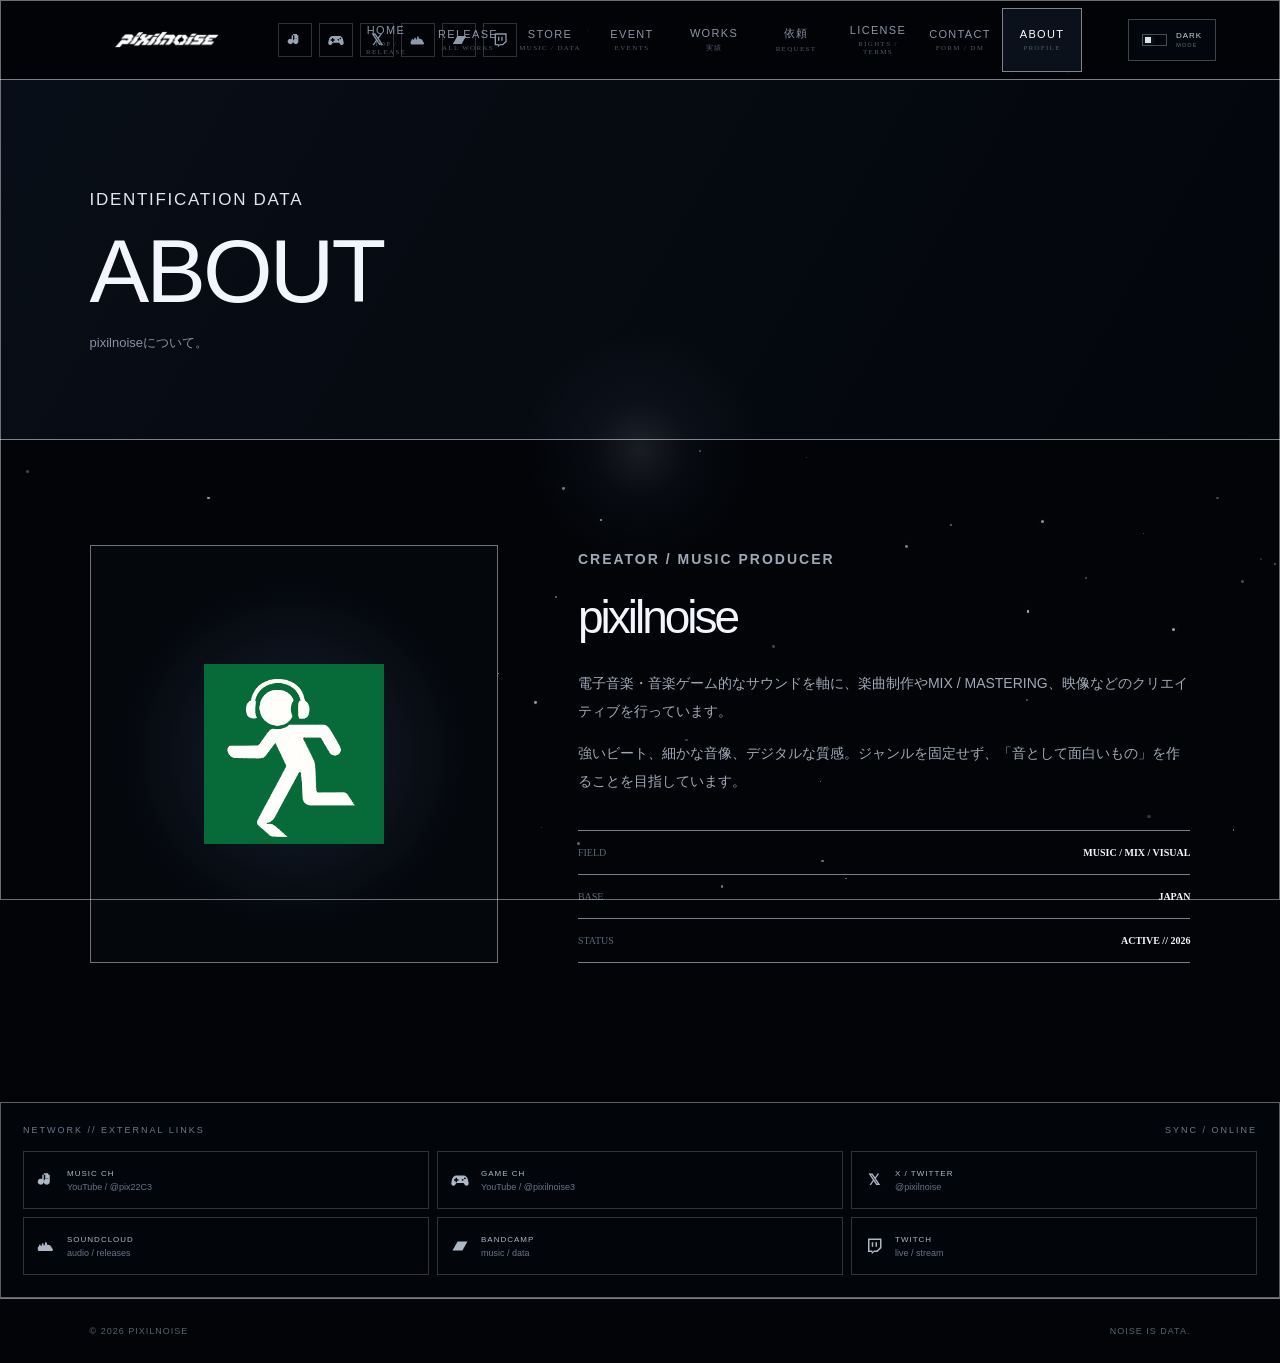
==== commit c7d56422: "Add files via upload" ====
--- a/about.html
+++ b/about.html
@@ -40,7 +40,7 @@
   </div>
 </div><button class="mobile-menu-toggle" type="button" aria-controls="mobileMenu" aria-expanded="false" aria-label="メニューを開く">
   <span>MENU</span><i></i><i></i>
-</button><nav class="nav"><a class="" href="index.html">HOME<small>TOP / RELEASE</small></a><a class="" href="release.html">RELEASE<small>ALL WORKS</small></a><a class="" href="store.html">STORE<small>MUSIC / DATA</small></a><a class="" href="event.html">EVENT<small>EVENTS</small></a><a class="" href="request.html">依頼<small>REQUEST</small></a><a class="" href="license.html">LICENSE<small>RIGHTS / TERMS</small></a><a class="" href="contact.html">CONTACT<small>FORM / DM</small></a><a class="active" href="about.html">ABOUT<small>PROFILE</small></a></nav><button class="theme-toggle" type="button" data-theme-toggle aria-pressed="false" aria-label="ライトモードに切り替える / Switch to light mode">
+</button><nav class="nav"><a class="" href="index.html">HOME<small>TOP / RELEASE</small></a><a class="" href="release.html">RELEASE<small>ALL WORKS</small></a><a class="" href="store.html">STORE<small>MUSIC / DATA</small></a><a class="" href="event.html">EVENT<small>EVENTS</small></a><a class="" href="works.html">WORKS<small>実績</small></a><a class="" href="request.html">依頼<small>REQUEST</small></a><a class="" href="license.html">LICENSE<small>RIGHTS / TERMS</small></a><a class="" href="contact.html">CONTACT<small>FORM / DM</small></a><a class="active" href="about.html">ABOUT<small>PROFILE</small></a></nav><button class="theme-toggle" type="button" data-theme-toggle aria-pressed="false" aria-label="ライトモードに切り替える / Switch to light mode">
   <span class="theme-toggle-track" aria-hidden="true"><i></i></span>
   <span class="theme-toggle-copy"><b data-theme-label>DARK</b><small>MODE</small></span>
 </button></header><div class="mobile-menu-panel" id="mobileMenu" aria-hidden="true">
@@ -49,7 +49,7 @@
       <span>MENU // NAVIGATION</span>
       <button class="mobile-menu-close" type="button" aria-label="メニューを閉じる">CLOSE ×</button>
     </div>
-    <nav class="mobile-menu-nav" aria-label="Mobile navigation"><a class="" href="index.html">HOME<small>TOP / RELEASE</small></a><a class="" href="release.html">RELEASE<small>ALL WORKS</small></a><a class="" href="store.html">STORE<small>MUSIC / DATA</small></a><a class="" href="event.html">EVENT<small>EVENTS</small></a><a class="" href="request.html">依頼<small>REQUEST</small></a><a class="" href="license.html">LICENSE<small>RIGHTS / TERMS</small></a><a class="" href="contact.html">CONTACT<small>FORM / DM</small></a><a class="active" href="about.html">ABOUT<small>PROFILE</small></a></nav>
+    <nav class="mobile-menu-nav" aria-label="Mobile navigation"><a class="" href="index.html">HOME<small>TOP / RELEASE</small></a><a class="" href="release.html">RELEASE<small>ALL WORKS</small></a><a class="" href="store.html">STORE<small>MUSIC / DATA</small></a><a class="" href="event.html">EVENT<small>EVENTS</small></a><a class="" href="works.html">WORKS<small>実績</small></a><a class="" href="request.html">依頼<small>REQUEST</small></a><a class="" href="license.html">LICENSE<small>RIGHTS / TERMS</small></a><a class="" href="contact.html">CONTACT<small>FORM / DM</small></a><a class="active" href="about.html">ABOUT<small>PROFILE</small></a></nav>
     <div class="mobile-menu-socials" aria-label="pixilnoise social links">
     <a class="social-link youtube" href="https://www.youtube.com/@pix22C3" target="_blank" rel="noopener noreferrer" aria-label="MUSIC CH // YOUTUBE"><svg viewBox="0 0 24 24" aria-hidden="true"><path d="M9 3v11.2a4 4 0 1 1-2-3.46V5h10v9.2a4 4 0 1 1-2-3.46V3H9zm2 2v5h4V5h-4z"/></svg></a>
     <a class="social-link youtube" href="https://www.youtube.com/@pixilnoise3" target="_blank" rel="noopener noreferrer" aria-label="GAME CH // YOUTUBE"><svg viewBox="0 0 24 24" aria-hidden="true"><path d="M7 6h10c2.9 0 4.8 2.3 5.5 5.4l1 4.5c.4 1.8-.9 3.6-2.7 3.6-1 0-1.9-.5-2.4-1.3L16.7 16H7.3l-1.7 2.2C5 19 4.1 19.5 3.1 19.5c-1.8 0-3.1-1.8-2.7-3.6l1-4.5C2.1 8.3 4.1 6 7 6zm1 3H6v2H4v2h2v2h2v-2h2v-2H8V9zm7.5 1.5a1.25 1.25 0 1 0 0 2.5 1.25 1.25 0 0 0 0-2.5zm3-2a1.25 1.25 0 1 0 0 2.5 1.25 1.25 0 0 0 0-2.5z"/></svg></a>
@@ -181,5 +181,33 @@
 </script>
 
 <div class="theme-glitch-overlay" aria-hidden="true"></div>
+<script>
+(function(){
+  function resetHistoryTransition(){
+    const overlay=document.querySelector('.page-transition');
+
+    // Chrome can restore a page from the Back/Forward Cache with the
+    // previous `is-leaving` state still attached. Clear it immediately.
+    document.body.classList.remove('is-leaving');
+
+    if(overlay){
+      overlay.style.transition='none';
+      overlay.style.opacity='0';
+      overlay.style.pointerEvents='none';
+
+      // Force the reset to paint before handing control back to normal CSS.
+      void overlay.offsetWidth;
+      requestAnimationFrame(()=>{
+        overlay.style.transition='';
+        overlay.style.opacity='';
+        overlay.style.pointerEvents='';
+      });
+    }
+  }
+
+  // `pageshow` fires for normal loads and, importantly, BFCache restores.
+  window.addEventListener('pageshow',resetHistoryTransition);
+})();
+</script>
 <script src="assets/js/theme.js"></script>
 </body></html>
--- a/style.css
+++ b/style.css
@@ -5427,3 +5427,684 @@
 html[data-theme="light"] .contact-field textarea::placeholder{
   color:#555e67 !important;
 }
+
+
+/* ===== v66: WORKS / 実績 page ===== */
+.works-page{min-height:100vh}
+.works-hero{min-height:340px;display:flex;align-items:flex-end;padding-bottom:62px}
+.works-hero h1{margin:8px 0 12px;font-size:clamp(42px,7vw,82px);font-weight:300;letter-spacing:.03em}
+.works-section{width:min(1180px,calc(100% - 48px));margin:0 auto;padding:76px 0 110px}
+.works-section-head{display:flex;justify-content:space-between;align-items:flex-end;gap:32px;padding-bottom:24px;border-bottom:1px solid rgba(255,255,255,.14)}
+.works-section-head h2{margin:7px 0 0;font-size:clamp(24px,3vw,38px);font-weight:300;letter-spacing:.04em}
+.works-section-head>p{max-width:420px;margin:0;color:#667286;font-size:10px;line-height:1.9;text-align:right}
+.works-section-head>p span{color:#4e596a;font-size:8px;letter-spacing:.04em}
+.works-list{display:grid;gap:18px;margin-top:28px}
+.works-card{
+  position:relative;min-height:236px;display:grid;grid-template-columns:236px minmax(0,1fr);
+  border:1px solid rgba(255,255,255,.18);
+  background:linear-gradient(90deg,rgba(255,255,255,.018),transparent 38%),rgba(5,9,15,.58);
+  overflow:hidden;transition:border-color .24s ease,background .24s ease,translate .24s ease
+}
+.works-card:hover{border-color:rgba(255,255,255,.42);background:linear-gradient(90deg,rgba(255,255,255,.035),transparent 45%),rgba(7,11,18,.74);translate:0 -2px}
+.works-card-link{position:absolute;inset:0;z-index:3}
+.works-art{position:relative;aspect-ratio:1/1;width:100%;overflow:hidden;border-right:1px solid rgba(255,255,255,.14);background:#05080d}
+.works-art::after{content:"";position:absolute;inset:8px;border:1px solid rgba(255,255,255,.18);pointer-events:none}
+.works-art img{width:100%;height:100%;display:block;object-fit:cover;transition:transform .45s cubic-bezier(.22,1,.36,1)}
+.works-card:hover .works-art img{transform:scale(1.025)}
+.works-art>span{position:absolute;left:14px;bottom:12px;z-index:2;padding:5px 7px;border:1px solid rgba(255,255,255,.20);background:rgba(3,6,10,.72);color:#dce4ee;font-size:6px;letter-spacing:.13em}
+.works-content{min-width:0;padding:26px 30px 22px;display:flex;flex-direction:column}
+.works-meta{display:flex;flex-wrap:wrap;gap:7px;margin-bottom:18px}
+.works-meta span{padding:5px 7px;border:1px solid rgba(255,255,255,.14);color:#6f7c8e;font-size:6px;letter-spacing:.11em}
+.works-content h2{margin:0;color:#edf2f7;font-size:clamp(20px,2.4vw,32px);line-height:1.3;font-weight:300;letter-spacing:.025em}
+.works-jp{margin:10px 0 0;color:#c3ccd7;font-size:13px;line-height:1.6}
+.works-en{margin:4px 0 0;color:#657184;font-size:9px;line-height:1.65;letter-spacing:.015em}
+.works-tags{display:flex;flex-wrap:wrap;gap:7px;margin-top:18px}
+.works-tags span{color:#596678;font-size:6px;letter-spacing:.10em}
+.works-tags span+span::before{content:"/";margin-right:7px;color:#394453}
+.works-open{margin-top:auto;padding-top:20px;display:flex;justify-content:space-between;align-items:center;border-top:1px solid rgba(255,255,255,.09)}
+.works-open span{color:#4f5b6c;font-size:6px;letter-spacing:.13em}
+.works-open b{color:#d9e1eb;font-size:7px;font-weight:300;letter-spacing:.11em}
+
+html[data-theme="light"] .works-section-head{border-color:rgba(25,30,36,.17)}
+html[data-theme="light"] .works-section-head>p{color:#3c444d}
+html[data-theme="light"] .works-section-head>p span{color:#515a64}
+html[data-theme="light"] .works-card{border-color:rgba(25,30,36,.22);background:linear-gradient(90deg,rgba(25,30,36,.018),transparent 38%),#d3d5d8}
+html[data-theme="light"] .works-card:hover{border-color:rgba(25,30,36,.43);background:linear-gradient(90deg,rgba(25,30,36,.028),transparent 45%),#d7d9dc}
+html[data-theme="light"] .works-art{border-color:rgba(25,30,36,.18);background:#c5c9cd}
+html[data-theme="light"] .works-art::after{border-color:rgba(255,255,255,.45)}
+html[data-theme="light"] .works-art>span{border-color:rgba(255,255,255,.28);background:rgba(30,36,43,.80);color:#eef1f3}
+html[data-theme="light"] .works-meta span{border-color:rgba(25,30,36,.18);color:#414951}
+html[data-theme="light"] .works-content h2{color:#171b20}
+html[data-theme="light"] .works-jp{color:#2d343b}
+html[data-theme="light"] .works-en{color:#414951}
+html[data-theme="light"] .works-tags span{color:#414951}
+html[data-theme="light"] .works-tags span+span::before{color:#707982}
+html[data-theme="light"] .works-open{border-color:rgba(25,30,36,.13)}
+html[data-theme="light"] .works-open span{color:#4a535d}
+html[data-theme="light"] .works-open b{color:#20262d}
+
+@media(max-width:760px){
+  .works-section{width:min(100% - 24px,1180px);padding:54px 0 84px}
+  .works-section-head{align-items:flex-start;flex-direction:column;gap:14px}
+  .works-section-head>p{max-width:none;text-align:left}
+  .works-card{min-height:0;grid-template-columns:112px minmax(0,1fr)}
+  .works-art{height:100%;aspect-ratio:auto}
+  .works-content{padding:18px 16px 16px}
+  .works-meta{gap:5px;margin-bottom:12px}
+  .works-meta span{padding:4px 5px;font-size:5px}
+  .works-content h2{font-size:16px}
+  .works-jp{margin-top:7px;font-size:10px}
+  .works-en{font-size:7px}
+  .works-tags{margin-top:13px}
+  .works-open{margin-top:15px;padding-top:13px}
+}
+@media(max-width:480px){
+  .works-card{grid-template-columns:1fr}
+  .works-art{aspect-ratio:1/1;height:auto;border-right:0;border-bottom:1px solid rgba(255,255,255,.14)}
+  html[data-theme="light"] .works-art{border-bottom-color:rgba(25,30,36,.18)}
+}
+
+
+/* ===== v67: WORKS readability / larger secondary text ===== */
+.works-section-head>p{
+  font-size:11.5px;
+}
+.works-section-head>p span{
+  font-size:9.5px;
+}
+
+.works-art>span{
+  font-size:7.5px;
+}
+
+.works-meta span{
+  padding:6px 8px;
+  font-size:8px;
+  letter-spacing:.10em;
+}
+
+.works-en{
+  font-size:11px;
+  line-height:1.7;
+}
+
+.works-tags{
+  gap:9px;
+}
+.works-tags span{
+  font-size:8px;
+  letter-spacing:.09em;
+}
+.works-tags span+span::before{
+  margin-right:9px;
+}
+
+.works-open span{
+  font-size:8px;
+}
+.works-open b{
+  font-size:9px;
+}
+
+/* Stronger muted-text contrast while preserving the dark cyber look. */
+.works-section-head>p,
+.works-en,
+.works-meta span,
+.works-tags span,
+.works-open span{
+  color:#7d899b;
+}
+.works-section-head>p span{
+  color:#687486;
+}
+
+html[data-theme="light"] .works-section-head>p,
+html[data-theme="light"] .works-en,
+html[data-theme="light"] .works-meta span,
+html[data-theme="light"] .works-tags span,
+html[data-theme="light"] .works-open span{
+  color:#343b43 !important;
+}
+html[data-theme="light"] .works-section-head>p span{
+  color:#454d56 !important;
+}
+
+@media(max-width:760px){
+  .works-section-head>p{
+    font-size:10.5px;
+  }
+  .works-section-head>p span{
+    font-size:9px;
+  }
+  .works-art>span{
+    font-size:7px;
+  }
+  .works-meta span{
+    padding:5px 6px;
+    font-size:7px;
+  }
+  .works-en{
+    font-size:9px;
+  }
+  .works-tags span{
+    font-size:7px;
+  }
+  .works-open span{
+    font-size:7px;
+  }
+  .works-open b{
+    font-size:8px;
+  }
+}
+
+
+/* ===== v68: WORKS horizontal category split ===== */
+.works-columns{
+  display:grid;
+  grid-template-columns:minmax(0,1fr) minmax(0,1fr);
+  gap:22px;
+  margin-top:28px;
+}
+.works-column{
+  min-width:0;
+}
+.works-column-head{
+  min-height:58px;
+  display:flex;
+  align-items:center;
+  justify-content:space-between;
+  gap:14px;
+  padding:10px 12px;
+  border:1px solid rgba(255,255,255,.14);
+  border-bottom-color:rgba(255,255,255,.24);
+  background:rgba(255,255,255,.018);
+}
+.works-column-head>div{
+  min-width:0;
+  display:flex;
+  align-items:center;
+  gap:12px;
+}
+.works-column-index{
+  flex:0 0 auto;
+  color:#dbe3ed;
+  font-size:16px;
+  font-weight:300;
+  letter-spacing:.04em;
+}
+.works-column-head h3{
+  margin:0;
+  color:#dce4ed;
+  font-size:11px;
+  font-weight:300;
+  letter-spacing:.10em;
+}
+.works-column-head p{
+  margin:4px 0 0;
+  color:#7b8798;
+  font-size:7px;
+  letter-spacing:.09em;
+}
+.works-column-count{
+  flex:0 0 auto;
+  color:#657184;
+  font-size:7px;
+  letter-spacing:.11em;
+}
+.works-column-list{
+  display:grid;
+  gap:14px;
+  margin-top:14px;
+}
+
+/* Compact horizontal cards for half-width columns */
+.works-card.works-card-compact{
+  min-height:174px;
+  grid-template-columns:174px minmax(0,1fr);
+}
+.works-card.works-card-compact .works-content{
+  padding:18px 18px 15px;
+}
+.works-card.works-card-compact .works-meta{
+  gap:5px;
+  margin-bottom:11px;
+}
+.works-card.works-card-compact .works-meta span{
+  padding:5px 6px;
+  font-size:7px;
+}
+.works-card.works-card-compact .works-content h2{
+  font-size:clamp(15px,1.45vw,20px);
+  line-height:1.35;
+}
+.works-card.works-card-compact .works-jp{
+  margin-top:7px;
+  font-size:10px;
+}
+.works-card.works-card-compact .works-en{
+  font-size:9px;
+}
+.works-card.works-card-compact .works-tags{
+  gap:6px;
+  margin-top:11px;
+}
+.works-card.works-card-compact .works-tags span{
+  font-size:7px;
+}
+.works-card.works-card-compact .works-tags span+span::before{
+  margin-right:6px;
+}
+.works-card.works-card-compact .works-open{
+  padding-top:12px;
+}
+.works-card.works-card-compact .works-open span{
+  font-size:7px;
+}
+.works-card.works-card-compact .works-open b{
+  font-size:8px;
+}
+.works-card.works-card-compact .works-art>span{
+  left:11px;
+  bottom:10px;
+  font-size:7px;
+}
+
+/* Rhythm game empty state / future archive slot */
+.works-rhythm-empty{
+  position:relative;
+  min-height:362px;
+  margin-top:14px;
+  padding:28px;
+  display:flex;
+  align-items:center;
+  gap:24px;
+  border:1px dashed rgba(255,255,255,.17);
+  background:
+    linear-gradient(rgba(255,255,255,.018) 1px,transparent 1px),
+    linear-gradient(90deg,rgba(255,255,255,.018) 1px,transparent 1px),
+    rgba(4,8,14,.34);
+  background-size:24px 24px;
+  overflow:hidden;
+}
+.works-rhythm-empty::after{
+  content:"";
+  position:absolute;
+  left:0;
+  right:0;
+  top:50%;
+  height:1px;
+  background:linear-gradient(90deg,transparent,rgba(255,255,255,.12),transparent);
+}
+.works-rhythm-empty-mark{
+  position:relative;
+  flex:0 0 116px;
+  aspect-ratio:1/1;
+  display:grid;
+  place-items:center;
+  border:1px solid rgba(255,255,255,.18);
+  color:#9aa6b6;
+}
+.works-rhythm-empty-mark::before,
+.works-rhythm-empty-mark::after{
+  content:"";
+  position:absolute;
+  background:rgba(255,255,255,.11);
+}
+.works-rhythm-empty-mark::before{
+  left:50%;
+  top:9px;
+  bottom:9px;
+  width:1px;
+}
+.works-rhythm-empty-mark::after{
+  top:50%;
+  left:9px;
+  right:9px;
+  height:1px;
+}
+.works-rhythm-empty-mark span{
+  position:relative;
+  z-index:1;
+  padding:7px;
+  background:#060a10;
+  font-size:22px;
+  font-weight:300;
+  letter-spacing:.08em;
+}
+.works-rhythm-empty-mark i{
+  position:absolute;
+  width:10px;
+  height:10px;
+}
+.works-rhythm-empty-mark i:nth-child(1){left:5px;top:5px;border-left:1px solid #cbd5e0;border-top:1px solid #cbd5e0}
+.works-rhythm-empty-mark i:nth-child(2){right:5px;top:5px;border-right:1px solid #cbd5e0;border-top:1px solid #cbd5e0}
+.works-rhythm-empty-mark i:nth-child(3){left:5px;bottom:5px;border-left:1px solid #cbd5e0;border-bottom:1px solid #cbd5e0}
+.works-rhythm-empty-mark i:nth-child(4){right:5px;bottom:5px;border-right:1px solid #cbd5e0;border-bottom:1px solid #cbd5e0}
+.works-rhythm-empty>div:last-child{
+  position:relative;
+  z-index:1;
+  min-width:0;
+}
+.works-rhythm-empty-code{
+  color:#697688;
+  font-size:7px;
+  letter-spacing:.13em;
+}
+.works-rhythm-empty h3{
+  margin:9px 0 10px;
+  color:#dce4ed;
+  font-size:19px;
+  font-weight:300;
+  letter-spacing:.06em;
+}
+.works-rhythm-empty p{
+  margin:0;
+  color:#9aa5b4;
+  font-size:11px;
+  line-height:1.8;
+}
+.works-rhythm-empty small{
+  display:block;
+  margin-top:6px;
+  color:#6f7b8d;
+  font-size:9px;
+  line-height:1.7;
+}
+
+/* LIGHT */
+html[data-theme="light"] .works-column-head{
+  border-color:rgba(25,30,36,.18);
+  border-bottom-color:rgba(25,30,36,.30);
+  background:rgba(25,30,36,.018);
+}
+html[data-theme="light"] .works-column-index,
+html[data-theme="light"] .works-column-head h3{
+  color:#20262d;
+}
+html[data-theme="light"] .works-column-head p,
+html[data-theme="light"] .works-column-count{
+  color:#454e58;
+}
+html[data-theme="light"] .works-rhythm-empty{
+  border-color:rgba(25,30,36,.22);
+  background:
+    linear-gradient(rgba(25,30,36,.025) 1px,transparent 1px),
+    linear-gradient(90deg,rgba(25,30,36,.025) 1px,transparent 1px),
+    rgba(205,208,212,.46);
+  background-size:24px 24px;
+}
+html[data-theme="light"] .works-rhythm-empty::after{
+  background:linear-gradient(90deg,transparent,rgba(25,30,36,.13),transparent);
+}
+html[data-theme="light"] .works-rhythm-empty-mark{
+  border-color:rgba(25,30,36,.22);
+  color:#333b44;
+}
+html[data-theme="light"] .works-rhythm-empty-mark::before,
+html[data-theme="light"] .works-rhythm-empty-mark::after{
+  background:rgba(25,30,36,.12);
+}
+html[data-theme="light"] .works-rhythm-empty-mark span{
+  background:#cfd2d5;
+}
+html[data-theme="light"] .works-rhythm-empty-mark i:nth-child(1),
+html[data-theme="light"] .works-rhythm-empty-mark i:nth-child(2),
+html[data-theme="light"] .works-rhythm-empty-mark i:nth-child(3),
+html[data-theme="light"] .works-rhythm-empty-mark i:nth-child(4){
+  border-color:#4b545e;
+}
+html[data-theme="light"] .works-rhythm-empty-code,
+html[data-theme="light"] .works-rhythm-empty small{
+  color:#46505a;
+}
+html[data-theme="light"] .works-rhythm-empty h3{
+  color:#1d2329;
+}
+html[data-theme="light"] .works-rhythm-empty p{
+  color:#343c44;
+}
+
+/* Below desktop width, categories stack vertically again. */
+@media(max-width:1080px){
+  .works-columns{
+    grid-template-columns:1fr;
+    gap:34px;
+  }
+  .works-card.works-card-compact{
+    min-height:210px;
+    grid-template-columns:210px minmax(0,1fr);
+  }
+  .works-card.works-card-compact .works-content{
+    padding:22px 24px 18px;
+  }
+  .works-card.works-card-compact .works-content h2{
+    font-size:22px;
+  }
+  .works-rhythm-empty{
+    min-height:250px;
+  }
+}
+@media(max-width:760px){
+  .works-column-head{
+    min-height:54px;
+  }
+  .works-card.works-card-compact{
+    min-height:0;
+    grid-template-columns:112px minmax(0,1fr);
+  }
+  .works-card.works-card-compact .works-content{
+    padding:16px 14px 14px;
+  }
+  .works-card.works-card-compact .works-content h2{
+    font-size:15px;
+  }
+  .works-rhythm-empty{
+    min-height:210px;
+    padding:20px;
+    gap:18px;
+  }
+  .works-rhythm-empty-mark{
+    flex-basis:86px;
+  }
+  .works-rhythm-empty h3{
+    font-size:16px;
+  }
+  .works-rhythm-empty p{
+    font-size:10px;
+  }
+}
+@media(max-width:480px){
+  .works-card.works-card-compact{
+    grid-template-columns:1fr;
+  }
+  .works-rhythm-empty{
+    align-items:flex-start;
+    flex-direction:column;
+  }
+}
+
+
+/* ===== v69: WORKS wider desktop layout + readable type ===== */
+/* Use more of the available desktop width instead of clustering around center. */
+.works-section{
+  width:min(1480px,calc(100% - 64px));
+}
+
+.works-columns{
+  gap:28px;
+}
+
+/* Give both category headers more presence at the wider width. */
+.works-column-head{
+  min-height:68px;
+  padding:12px 15px;
+}
+.works-column-index{
+  font-size:19px;
+}
+.works-column-head h3{
+  font-size:13px;
+}
+.works-column-head p{
+  font-size:8.5px;
+}
+.works-column-count{
+  font-size:8px;
+}
+
+/* Wider cards: larger artwork and larger readable secondary text. */
+.works-card.works-card-compact{
+  min-height:196px;
+  grid-template-columns:196px minmax(0,1fr);
+}
+.works-card.works-card-compact .works-content{
+  padding:21px 22px 18px;
+}
+.works-card.works-card-compact .works-meta{
+  gap:6px;
+  margin-bottom:14px;
+}
+.works-card.works-card-compact .works-meta span{
+  padding:6px 8px;
+  font-size:8px;
+}
+.works-card.works-card-compact .works-content h2{
+  font-size:clamp(18px,1.35vw,23px);
+  line-height:1.38;
+}
+.works-card.works-card-compact .works-jp{
+  margin-top:9px;
+  font-size:12px;
+}
+.works-card.works-card-compact .works-en{
+  margin-top:5px;
+  font-size:10.5px;
+  line-height:1.72;
+}
+.works-card.works-card-compact .works-tags{
+  gap:8px;
+  margin-top:14px;
+}
+.works-card.works-card-compact .works-tags span{
+  font-size:8px;
+}
+.works-card.works-card-compact .works-tags span+span::before{
+  margin-right:8px;
+}
+.works-card.works-card-compact .works-open{
+  padding-top:14px;
+}
+.works-card.works-card-compact .works-open span{
+  font-size:8px;
+}
+.works-card.works-card-compact .works-open b{
+  font-size:9px;
+}
+.works-card.works-card-compact .works-art>span{
+  left:12px;
+  bottom:11px;
+  font-size:7.5px;
+}
+
+/* Let the RHYTHM GAME side fill the same visual footprint. */
+.works-rhythm-empty{
+  min-height:406px;
+  padding:34px;
+  gap:30px;
+}
+.works-rhythm-empty-mark{
+  flex-basis:132px;
+}
+.works-rhythm-empty-code{
+  font-size:8px;
+}
+.works-rhythm-empty h3{
+  font-size:22px;
+}
+.works-rhythm-empty p{
+  font-size:12px;
+}
+.works-rhythm-empty small{
+  font-size:10px;
+}
+
+/* Mid-size desktop still uses two columns longer than before. */
+@media(max-width:1240px){
+  .works-section{
+    width:min(100% - 40px,1180px);
+  }
+  .works-columns{
+    gap:20px;
+  }
+  .works-card.works-card-compact{
+    min-height:178px;
+    grid-template-columns:178px minmax(0,1fr);
+  }
+  .works-card.works-card-compact .works-content{
+    padding:18px 18px 15px;
+  }
+  .works-card.works-card-compact .works-content h2{
+    font-size:18px;
+  }
+  .works-rhythm-empty{
+    min-height:372px;
+  }
+}
+
+/* Stack only when the viewport actually becomes cramped. */
+@media(max-width:980px){
+  .works-columns{
+    grid-template-columns:1fr;
+    gap:34px;
+  }
+  .works-card.works-card-compact{
+    min-height:210px;
+    grid-template-columns:210px minmax(0,1fr);
+  }
+  .works-card.works-card-compact .works-content{
+    padding:22px 24px 18px;
+  }
+  .works-card.works-card-compact .works-content h2{
+    font-size:22px;
+  }
+  .works-rhythm-empty{
+    min-height:250px;
+  }
+}
+
+@media(max-width:760px){
+  .works-section{
+    width:min(100% - 24px,1180px);
+  }
+  .works-card.works-card-compact{
+    min-height:0;
+    grid-template-columns:116px minmax(0,1fr);
+  }
+  .works-card.works-card-compact .works-content{
+    padding:16px 14px 14px;
+  }
+  .works-card.works-card-compact .works-content h2{
+    font-size:16px;
+  }
+  .works-card.works-card-compact .works-jp{
+    font-size:10px;
+  }
+  .works-card.works-card-compact .works-en{
+    font-size:9px;
+  }
+  .works-card.works-card-compact .works-meta span,
+  .works-card.works-card-compact .works-tags span,
+  .works-card.works-card-compact .works-open span{
+    font-size:7px;
+  }
+}
+
+
+/* ===== v70: first RHYTHM GAME adoption work ===== */
+.works-open-pending b{
+  color:#8f9aab;
+  letter-spacing:.14em;
+}
+html[data-theme="light"] .works-open-pending b{
+  color:#3e4751;
+}
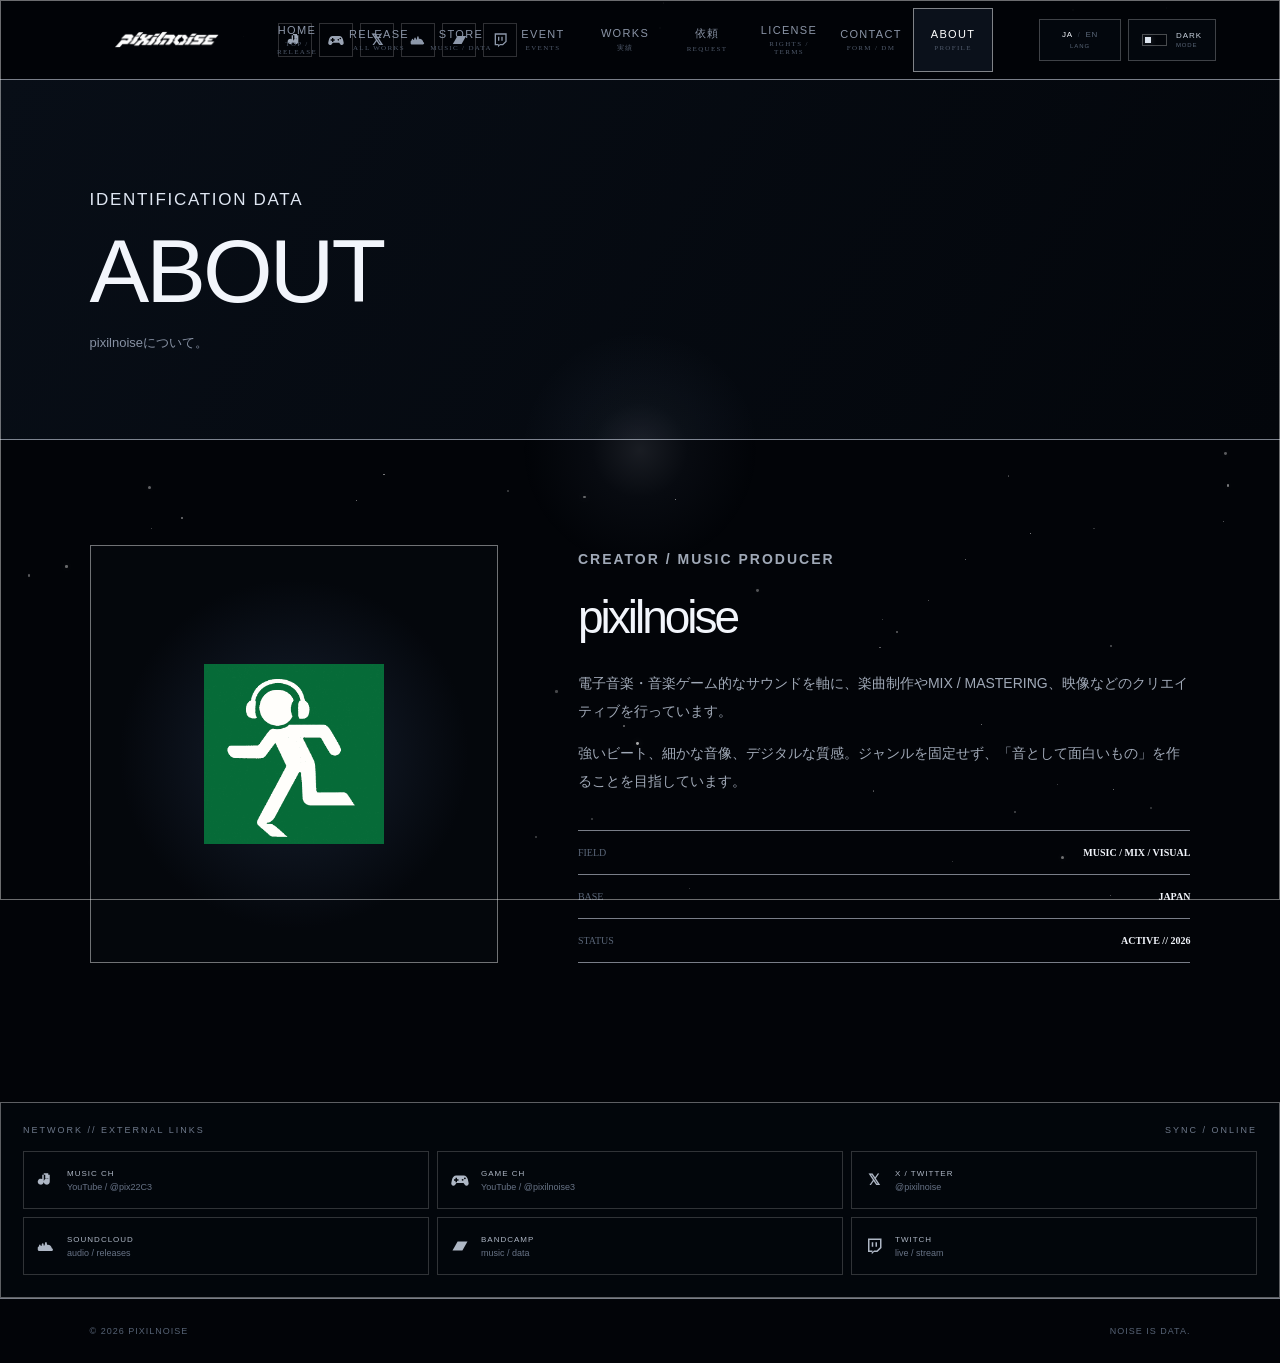
==== commit b11d39cb: "Add files via upload" ====
--- a/about.html
+++ b/about.html
@@ -5,6 +5,17 @@
       localStorage.getItem('pixilnoise-theme-v2') === 'light' ? 'light' : 'dark';
   }catch(_){
     document.documentElement.dataset.theme = 'dark';
+  }
+})();
+</script><script>
+(function(){
+  try{
+    var lang=localStorage.getItem('pixilnoise-language-v1') === 'en' ? 'en' : 'ja';
+    document.documentElement.dataset.lang=lang;
+    document.documentElement.lang=lang;
+  }catch(_){
+    document.documentElement.dataset.lang='ja';
+    document.documentElement.lang='ja';
   }
 })();
 </script><link rel="stylesheet" href="style.css">
@@ -40,10 +51,13 @@
   </div>
 </div><button class="mobile-menu-toggle" type="button" aria-controls="mobileMenu" aria-expanded="false" aria-label="メニューを開く">
   <span>MENU</span><i></i><i></i>
-</button><nav class="nav"><a class="" href="index.html">HOME<small>TOP / RELEASE</small></a><a class="" href="release.html">RELEASE<small>ALL WORKS</small></a><a class="" href="store.html">STORE<small>MUSIC / DATA</small></a><a class="" href="event.html">EVENT<small>EVENTS</small></a><a class="" href="works.html">WORKS<small>実績</small></a><a class="" href="request.html">依頼<small>REQUEST</small></a><a class="" href="license.html">LICENSE<small>RIGHTS / TERMS</small></a><a class="" href="contact.html">CONTACT<small>FORM / DM</small></a><a class="active" href="about.html">ABOUT<small>PROFILE</small></a></nav><button class="theme-toggle" type="button" data-theme-toggle aria-pressed="false" aria-label="ライトモードに切り替える / Switch to light mode">
+</button><nav class="nav"><a class="" href="index.html">HOME<small>TOP / RELEASE</small></a><a class="" href="release.html">RELEASE<small>ALL WORKS</small></a><a class="" href="store.html">STORE<small>MUSIC / DATA</small></a><a class="" href="event.html">EVENT<small>EVENTS</small></a><a class="" href="works.html">WORKS<small>実績</small></a><a class="" href="request.html">依頼<small>REQUEST</small></a><a class="" href="license.html">LICENSE<small>RIGHTS / TERMS</small></a><a class="" href="contact.html">CONTACT<small>FORM / DM</small></a><a class="active" href="about.html">ABOUT<small>PROFILE</small></a></nav><div class="header-controls"><button class="language-toggle" type="button" data-language-toggle aria-pressed="false" aria-label="Switch to English">
+  <span class="language-toggle-main" aria-hidden="true"><b class="lang-ja">JA</b><i>/</i><b class="lang-en">EN</b></span>
+  <small>LANG</small>
+</button><button class="theme-toggle" type="button" data-theme-toggle aria-pressed="false" aria-label="ライトモードに切り替える / Switch to light mode">
   <span class="theme-toggle-track" aria-hidden="true"><i></i></span>
   <span class="theme-toggle-copy"><b data-theme-label>DARK</b><small>MODE</small></span>
-</button></header><div class="mobile-menu-panel" id="mobileMenu" aria-hidden="true">
+</button></div></header><div class="mobile-menu-panel" id="mobileMenu" aria-hidden="true">
   <div class="mobile-menu-inner">
     <div class="mobile-menu-head">
       <span>MENU // NAVIGATION</span>
@@ -209,5 +223,5 @@
   window.addEventListener('pageshow',resetHistoryTransition);
 })();
 </script>
-<script src="assets/js/theme.js"></script>
+<script src="assets/js/lang.js"></script><script src="assets/js/theme.js"></script>
 </body></html>
--- a/style.css
+++ b/style.css
@@ -6108,3 +6108,169 @@
 html[data-theme="light"] .works-open-pending b{
   color:#3e4751;
 }
+
+
+/* ===== v71 FIX: smooth WORKS reveal =====
+   WORKS cards had their own later `transition` rule, which replaced the
+   shared reveal-on-scroll opacity / transform / blur transition.
+   Restore the same soft reveal feel used on REQUEST while keeping card hover.
+*/
+.works-page .reveal-on-scroll{
+  transition:
+    opacity .85s cubic-bezier(.16,1,.3,1),
+    transform .95s cubic-bezier(.16,1,.3,1),
+    filter .85s cubic-bezier(.16,1,.3,1);
+}
+
+.works-page .works-card.reveal-on-scroll{
+  transition:
+    opacity .85s cubic-bezier(.16,1,.3,1),
+    transform .95s cubic-bezier(.16,1,.3,1),
+    filter .85s cubic-bezier(.16,1,.3,1),
+    border-color .35s ease,
+    background .35s ease,
+    translate .35s cubic-bezier(.16,1,.3,1);
+}
+
+/* Gentle sequence inside each column rather than all cards appearing at once. */
+.works-page .works-column-list .works-card:nth-child(1){
+  transition-delay:.05s;
+}
+.works-page .works-column-list .works-card:nth-child(2){
+  transition-delay:.13s;
+}
+.works-page .works-column-list .works-card:nth-child(3){
+  transition-delay:.21s;
+}
+.works-page .works-column-list .works-card:nth-child(4){
+  transition-delay:.29s;
+}
+
+@media(prefers-reduced-motion:reduce){
+  .works-page .reveal-on-scroll,
+  .works-page .works-card.reveal-on-scroll{
+    transition:none !important;
+  }
+}
+
+
+/* ===== v73: JA / EN site language switch ===== */
+.header-controls{
+  flex:0 0 auto;
+  display:flex;
+  align-items:center;
+  gap:7px;
+}
+.language-toggle{
+  flex:0 0 auto;
+  min-width:82px;
+  height:42px;
+  display:flex;
+  flex-direction:column;
+  align-items:center;
+  justify-content:center;
+  gap:4px;
+  padding:0 10px;
+  border:1px solid rgba(255,255,255,.24);
+  background:rgba(5,9,15,.74);
+  color:#c7d0dc;
+  cursor:pointer;
+  font:300 8px/1 "Noto Sans JP","Yu Gothic",sans-serif;
+  letter-spacing:.1em;
+  transition:border-color .22s ease,background .22s ease,color .22s ease,transform .22s ease;
+}
+.language-toggle:hover{
+  border-color:rgba(255,255,255,.52);
+  background:rgba(255,255,255,.035);
+  color:#fff;
+  transform:translateY(-1px);
+}
+.language-toggle-main{
+  display:flex;
+  align-items:center;
+  gap:5px;
+  font-family:Orbitron,"Noto Sans JP",sans-serif;
+}
+.language-toggle-main b{
+  color:#596577;
+  font-size:8px;
+  font-weight:500;
+  letter-spacing:.08em;
+  transition:color .2s ease,opacity .2s ease;
+}
+.language-toggle-main i{
+  color:#343d4a;
+  font-style:normal;
+  font-size:7px;
+}
+.language-toggle small{
+  color:#596577;
+  font-size:6px;
+  letter-spacing:.16em;
+}
+html[data-lang="ja"] .language-toggle .lang-ja,
+html[data-lang="en"] .language-toggle .lang-en{
+  color:#f2f5fb;
+}
+html.language-switching main,
+html.language-switching footer{
+  animation:languagePulse .24s ease both;
+}
+@keyframes languagePulse{
+  0%{opacity:1}
+  45%{opacity:.78}
+  100%{opacity:1}
+}
+html[data-theme="light"] .language-toggle{
+  border-color:rgba(26,30,36,.22);
+  background:rgba(231,233,235,.72);
+  color:#30373f;
+}
+html[data-theme="light"] .language-toggle:hover{
+  border-color:rgba(26,30,36,.42);
+  background:rgba(205,209,213,.78);
+  color:#11151a;
+}
+html[data-theme="light"] .language-toggle-main b,
+html[data-theme="light"] .language-toggle small{color:#68717a}
+html[data-theme="light"][data-lang="ja"] .language-toggle .lang-ja,
+html[data-theme="light"][data-lang="en"] .language-toggle .lang-en{color:#11151a}
+
+/* Existing pages sometimes include an English support line under Japanese copy.
+   In English mode, keep only the dedicated English line to avoid duplication. */
+html[data-lang="en"] .works-jp,
+html[data-lang="en"] .request-strength-inline > p,
+html[data-lang="en"] .contact-pagehero > p.delayed.d3{
+  display:none !important;
+}
+
+@media(max-width:900px){
+  .site-header .header-controls{
+    order:1;
+    gap:6px;
+    margin-left:auto;
+  }
+  .site-header .theme-toggle{
+    order:initial;
+  }
+  .site-header .language-toggle{
+    width:58px;
+    min-width:58px;
+    height:42px;
+    padding:0 6px;
+  }
+  .site-header .language-toggle small{display:none}
+  .site-header .mobile-menu-toggle{order:2}
+}
+@media(max-width:430px){
+  .site-header{gap:8px !important;padding:0 12px !important}
+  .site-header .brand img.logo{width:132px !important}
+  .site-header .header-controls{gap:4px}
+  .site-header .language-toggle{width:52px;min-width:52px}
+  .site-header .theme-toggle{width:38px;min-width:38px}
+  .site-header .mobile-menu-toggle{width:68px}
+}
+@media(prefers-reduced-motion:reduce){
+  html.language-switching main,
+  html.language-switching footer{animation:none !important}
+}
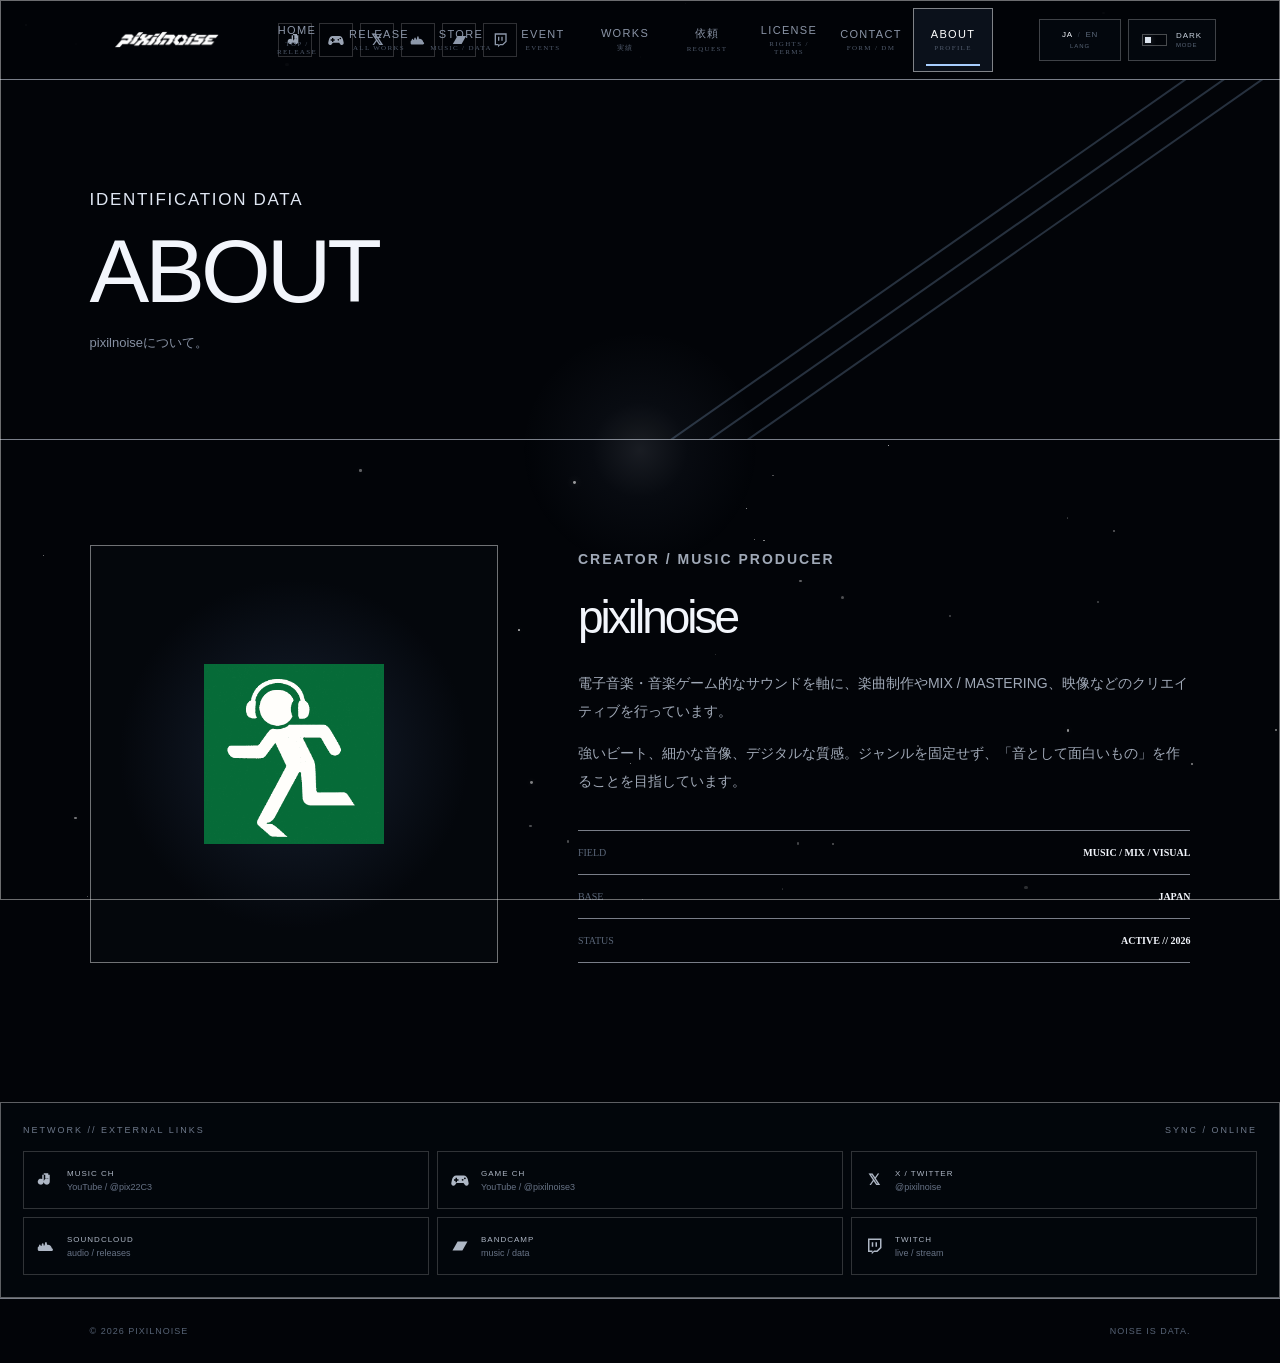
==== commit e3681023: "Add files via upload" ====
--- a/about.html
+++ b/about.html
@@ -38,6 +38,7 @@
 <link rel="icon" type="image/png" href="assets/branding/favicon.png">
 <link rel="apple-touch-icon" href="assets/branding/favicon.png">
 <!-- OGP / FAVICON END -->
+<link rel="stylesheet" href="assets/css/motion.css">
 </head><body class="page-ready"><div class="page-transition"></div><div class="stars" id="stars"></div><div class="cursor-glow" id="cursorGlow"></div><div class="noise"></div><header class="site-header">
 <div class="brand-area">
   <a class="brand" href="index.html"><img class="logo" src="assets/branding/assets_logo.png" alt="pixilnoise"></a>
@@ -224,4 +225,5 @@
 })();
 </script>
 <script src="assets/js/lang.js"></script><script src="assets/js/theme.js"></script>
+<script src="assets/js/motion.js"></script>
 </body></html>
--- a/assets/css/motion.css
+++ b/assets/css/motion.css
@@ -0,0 +1,65 @@
+/* v74 / Kinetic score. Presentation only; v73 interactions remain intact. */
+:root{--motion-accent:#a8cfff;--motion-ink:168,207,255}
+html[data-theme="light"]{--motion-accent:#315783;--motion-ink:49,87,131}
+.hero{isolation:isolate;min-height:790px;min-height:min(960px,calc(100svh + 90px));background:#03060c!important;grid-template-columns:1fr;padding-top:100px;padding-bottom:110px}
+.hero:before{display:none}
+.mv-stage{position:absolute;inset:0;z-index:-1;overflow:hidden;pointer-events:none;background:#03060c}
+.mv-art{position:absolute;inset:-8%;background-position:75% 45%;background-size:cover;filter:grayscale(1) contrast(1.2);opacity:0;animation:mvArtwork 36s linear infinite;will-change:transform,opacity}
+.mv-art.a{background-image:url('../releases/shattered_world_e.jpg')}
+.mv-art.b{background-image:url('../releases/dubstop.jpg');animation-delay:-24s}
+.mv-art.c{background-image:url('../releases/kesshoku_record.jpg');animation-delay:-12s}
+.mv-stage:after{content:"";position:absolute;inset:0;background:linear-gradient(90deg,#03060cf5 0%,#03060cce 36%,#03060c40 78%),linear-gradient(0deg,#03060c,transparent 45%)}
+.mv-canvas{position:absolute;inset:0;width:100%;height:100%;z-index:1;opacity:.8}
+.hero-copy{position:relative;z-index:2;max-width:760px;width:100%}
+.hero-logo{width:min(680px,100%);filter:none;animation:mvLogoIn 1.5s cubic-bezier(.16,1,.3,1) both}
+.hero .eyebrow{letter-spacing:.24em;border-left:3px solid var(--motion-accent);padding-left:15px}
+.hero .desc{max-width:550px;color:#c0c9d7;font-size:16px}
+.hero-strength{max-width:620px}
+.hero-latest{max-width:560px}
+.hero-latest-card{background:rgba(5,10,18,.84)!important;backdrop-filter:blur(12px);border-color:#9bbad44d!important;transition:transform .45s,border-color .45s!important}
+.hero-latest-card:hover{transform:translateX(7px)!important;border-color:var(--motion-accent)!important}
+.clock-panel{right:5vw;top:auto;bottom:46px;transform:none;width:260px;text-align:right;border:0;border-right:2px solid var(--motion-accent);padding:0 18px 0 0;z-index:2}
+.clock-time{font-size:38px;font-variant-numeric:tabular-nums}.clock-line{margin:15px 0 0 auto}
+.ticker{background:var(--text)!important;color:var(--bg)!important;transform:rotate(-1deg);width:102%;margin-left:-1%;padding:17px 0;position:relative;z-index:3}
+.ticker div{animation-duration:32s;letter-spacing:.32em}
+.pagehero{position:relative;overflow:hidden;background:var(--bg)!important;isolation:isolate}
+.pagehero:after{content:"";position:absolute;width:65vw;height:2px;right:-8vw;top:50%;background:var(--motion-accent);opacity:.22;box-shadow:0 22px 0 var(--motion-accent),0 -22px 0 var(--motion-accent);transform:rotate(-35deg);animation:mvSweep 12s ease-in-out infinite;z-index:-1}
+.section-head{border-bottom:1px solid var(--line-soft);padding-bottom:24px}
+.section-head h2,.pagehero h1{letter-spacing:-.045em}
+.release-library-card,.achievement,.event-card,.card{transition:transform .45s cubic-bezier(.2,.7,.2,1),border-color .45s,box-shadow .45s!important}
+.release-library-card:hover,.achievement:hover,.event-card:hover{transform:translateY(-7px)!important;border-color:var(--motion-accent)!important;box-shadow:0 12px 0 -11px var(--motion-accent)!important}
+.release-library-art img{transition:transform .8s cubic-bezier(.2,.7,.2,1),filter .8s!important}
+.release-library-card:hover .release-library-art img{transform:scale(1.045)}
+.float-soft{animation:none!important}
+.reveal-on-scroll{transition:opacity .9s,transform .9s cubic-bezier(.16,1,.3,1)!important}
+.nav a:after{content:"";position:absolute;bottom:5px;left:15%;height:2px;width:70%;background:var(--motion-accent);transform:scaleX(0);transform-origin:left;transition:transform .3s}
+.nav a:hover:after,.nav a.active:after{transform:scaleX(1)}
+html[data-theme="light"] .hero,html[data-theme="light"] .mv-stage{background:#e8edf3!important}
+html[data-theme="light"] .mv-stage:after{background:linear-gradient(90deg,#edf1f7f5,#edf1f7ce 36%,#edf1f760 78%),linear-gradient(0deg,#edf1f7,transparent 50%)}
+html[data-theme="light"] .hero .desc{color:#34465a}
+html[data-theme="light"] .hero-latest-card{background:#f7f9fce8!important}
+@keyframes mvArtwork{0%,100%{opacity:0;transform:scale(1.03) translateX(1%)}8%,27%{opacity:.42}35%{opacity:0;transform:scale(1.16) translateX(-2%)}99%{opacity:0}}
+@keyframes mvLogoIn{from{opacity:0;transform:translateY(35px);clip-path:inset(100% 0 0)}to{opacity:1;transform:none;clip-path:inset(0)}}
+@keyframes mvSweep{0%,100%{transform:translateX(0) rotate(-35deg)}50%{transform:translateX(-12vw) rotate(-35deg)}}
+@media(max-width:1100px){.hero{min-height:850px}.clock-panel{position:relative;right:auto;bottom:auto;top:auto;margin:45px 0 0;width:260px;text-align:left;border-right:0;border-left:2px solid var(--motion-accent);padding:0 0 0 16px}.clock-line{margin-left:0}.hero-copy{max-width:720px}}
+@media(max-width:600px){.hero{padding:65px 22px 60px;min-height:780px}.hero .desc{font-size:14px}.mv-art{background-position:63% center}.mv-canvas{opacity:.5}.hero-strength{font-size:13px}.hero-latest{max-width:100%}.clock-time{font-size:32px}.ticker{padding:13px 0}.pagehero:after{width:100vw}.hero-logo{max-width:100%}}
+@media(prefers-reduced-motion:reduce){*,*:before,*:after{animation:none!important;transition:none!important;scroll-behavior:auto!important}.mv-art.a{opacity:.25}.mv-art.b,.mv-art.c{display:none}.delayed,.reveal-on-scroll{opacity:1!important;transform:none!important}.hero-logo{clip-path:none}}
+
+/* v75 — persistent 3D stage; scroll moves the scene behind the content. */
+.mv-home .mv-stage{position:fixed;inset:0;z-index:1;background:#03060c;pointer-events:none}
+.mv-home .mv-canvas{opacity:1;display:block;z-index:1}
+.mv-home .mv-stage:after{z-index:2;background:linear-gradient(90deg,rgba(3,6,12,.91),rgba(3,6,12,.57) 35%,rgba(3,6,12,0) 73%)}
+.mv-home .hero{background:transparent!important;isolation:auto;min-height:calc(100svh - 80px)}
+.mv-home main{z-index:2}
+.mv-home main>.section{background:rgba(3,6,12,.76);border-top:1px solid rgba(168,207,255,.12)}
+.mv-home .request-home{background:rgba(3,6,12,.88)}
+.mv-home footer{background:var(--bg)}
+.mv-home .hero-copy{max-width:700px}
+.mv-home .mv-art{display:none}
+.mv-home .mv-fallback .mv-art.a{display:block;opacity:.35;animation:none}
+.mv-home .mv-fallback canvas{display:none}
+html[data-theme="light"] .mv-home .hero{background:transparent!important}
+html[data-theme="light"] .mv-home .mv-stage:after{background:linear-gradient(90deg,rgba(237,241,247,.92),rgba(237,241,247,.60) 35%,rgba(237,241,247,0) 73%)}
+html[data-theme="light"] .mv-home main>.section{background:rgba(237,241,247,.86)}
+@media(min-width:1101px){.mv-home .hero-copy{max-width:58%}.mv-home .hero-logo{max-width:100%}}
+@media(max-width:600px){.mv-home .hero{min-height:810px}.mv-home .mv-stage:after{background:rgba(3,6,12,.52)}html[data-theme="light"] .mv-home .mv-stage:after{background:rgba(237,241,247,.62)}}
